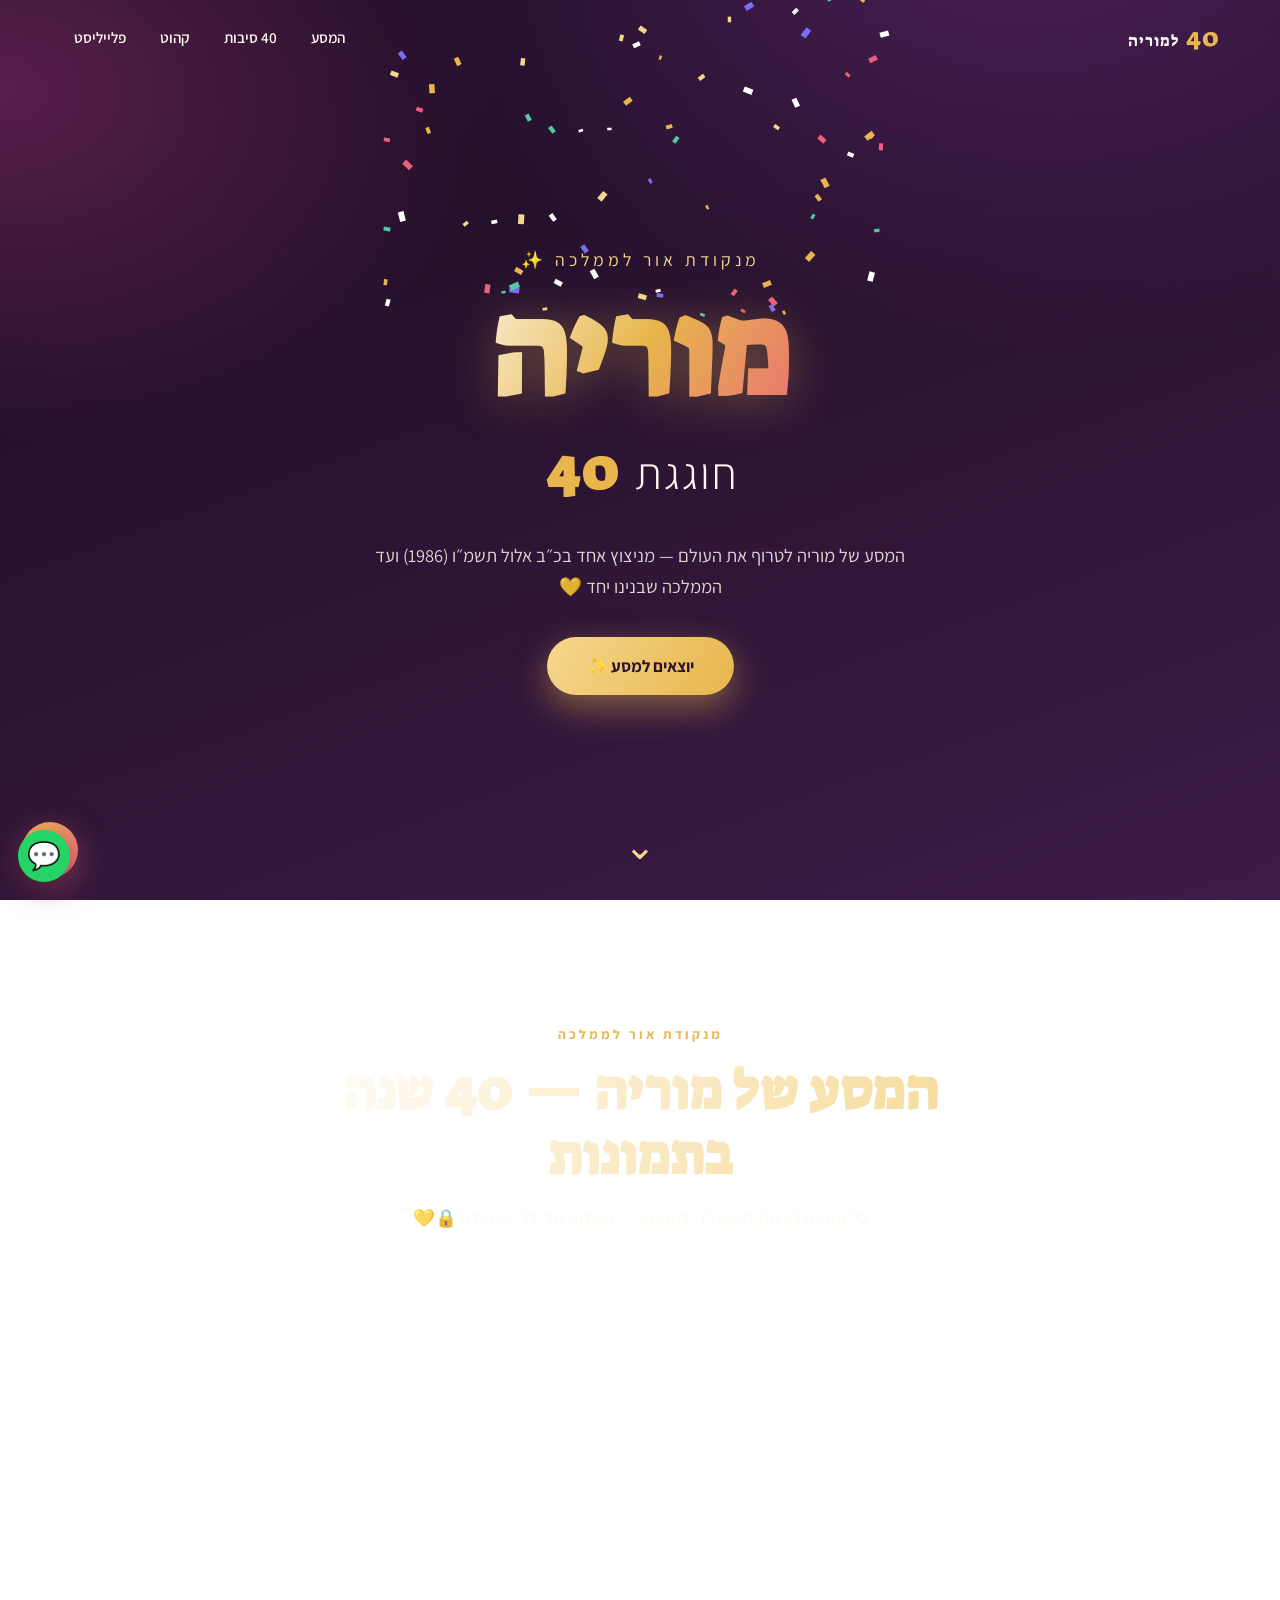
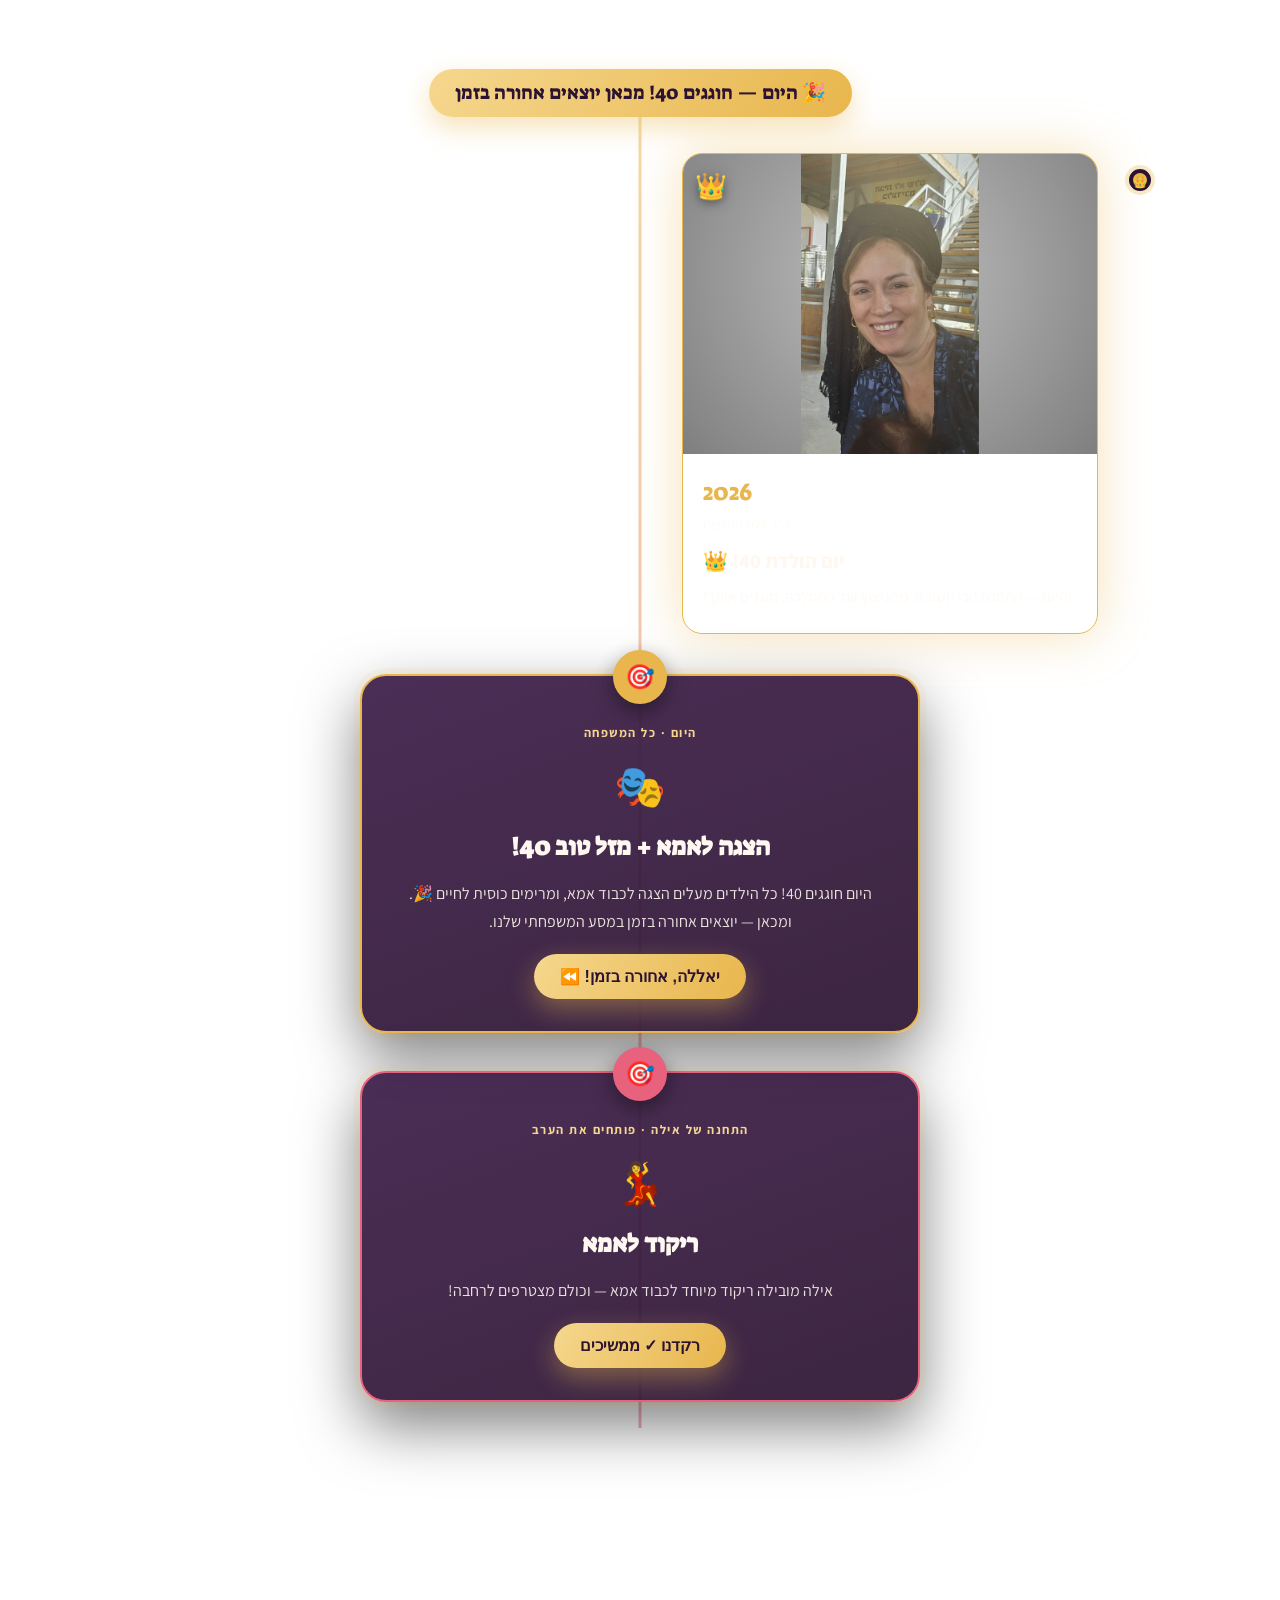
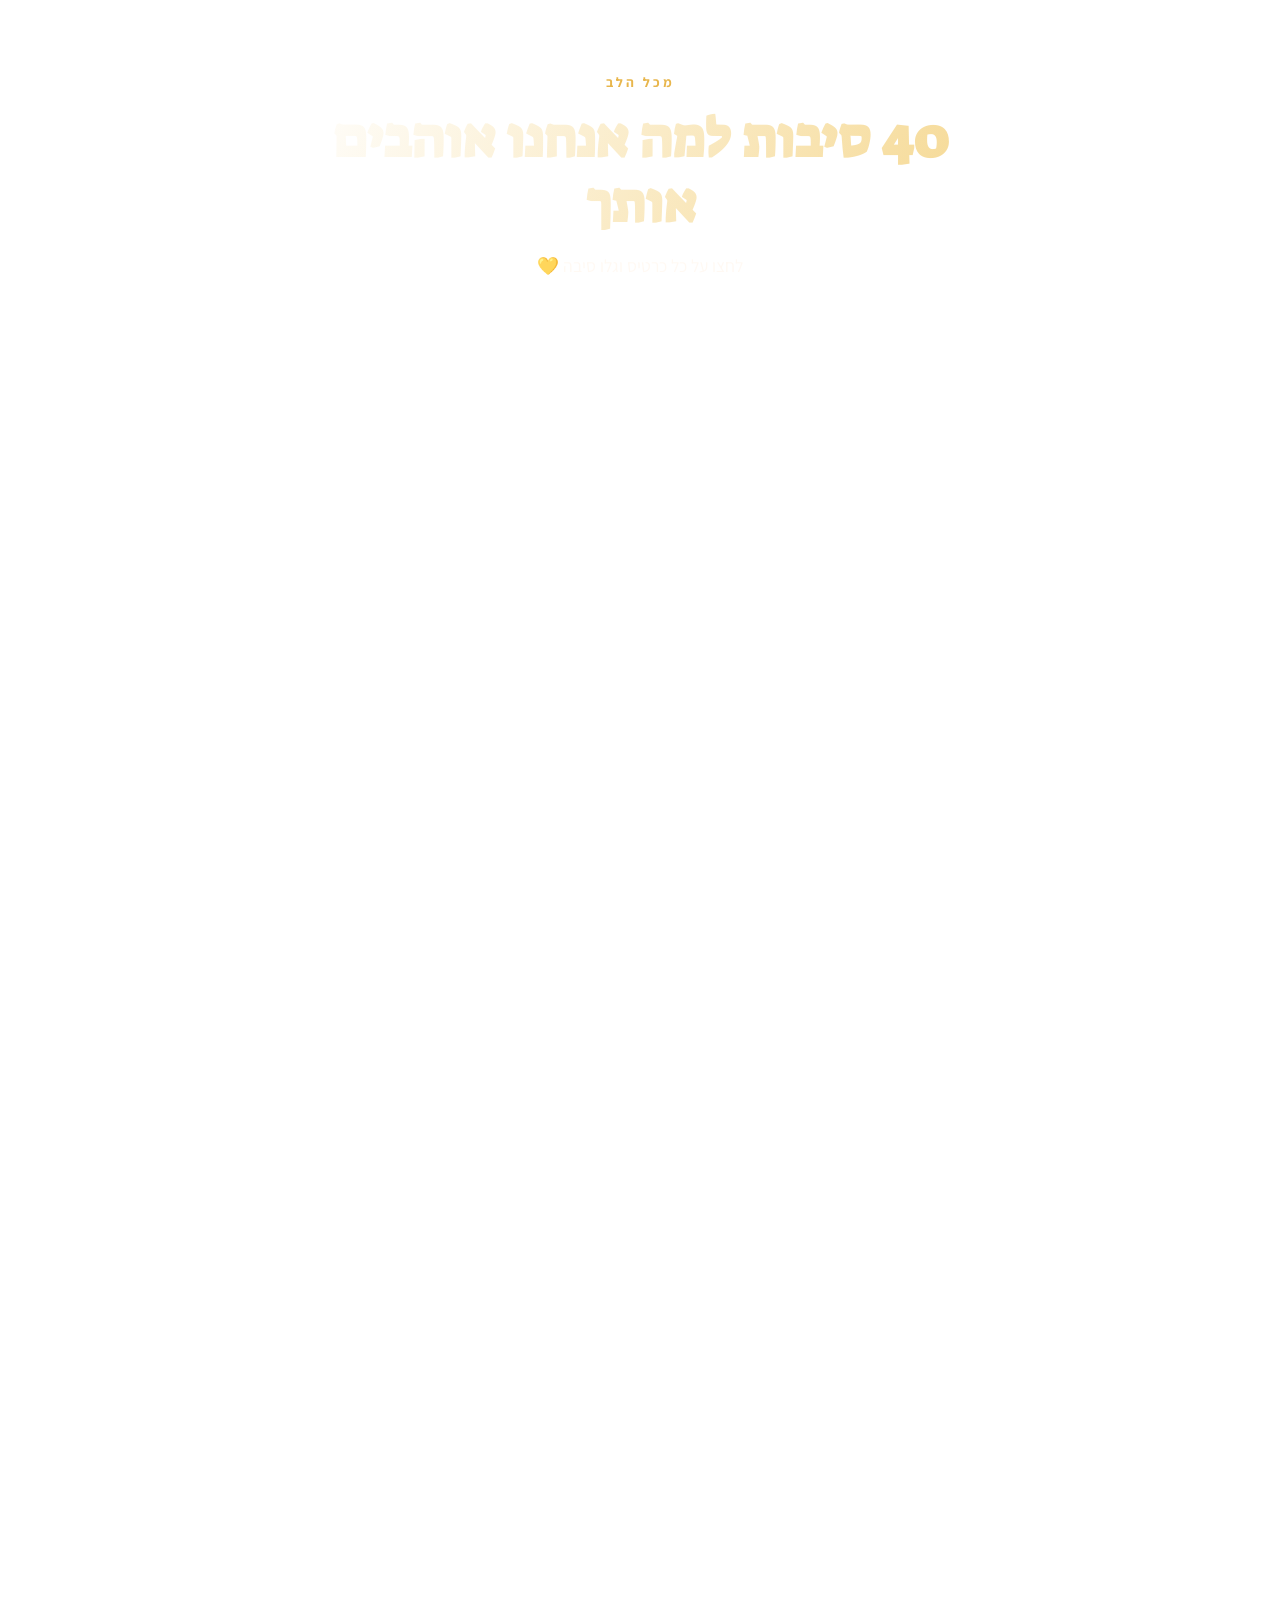
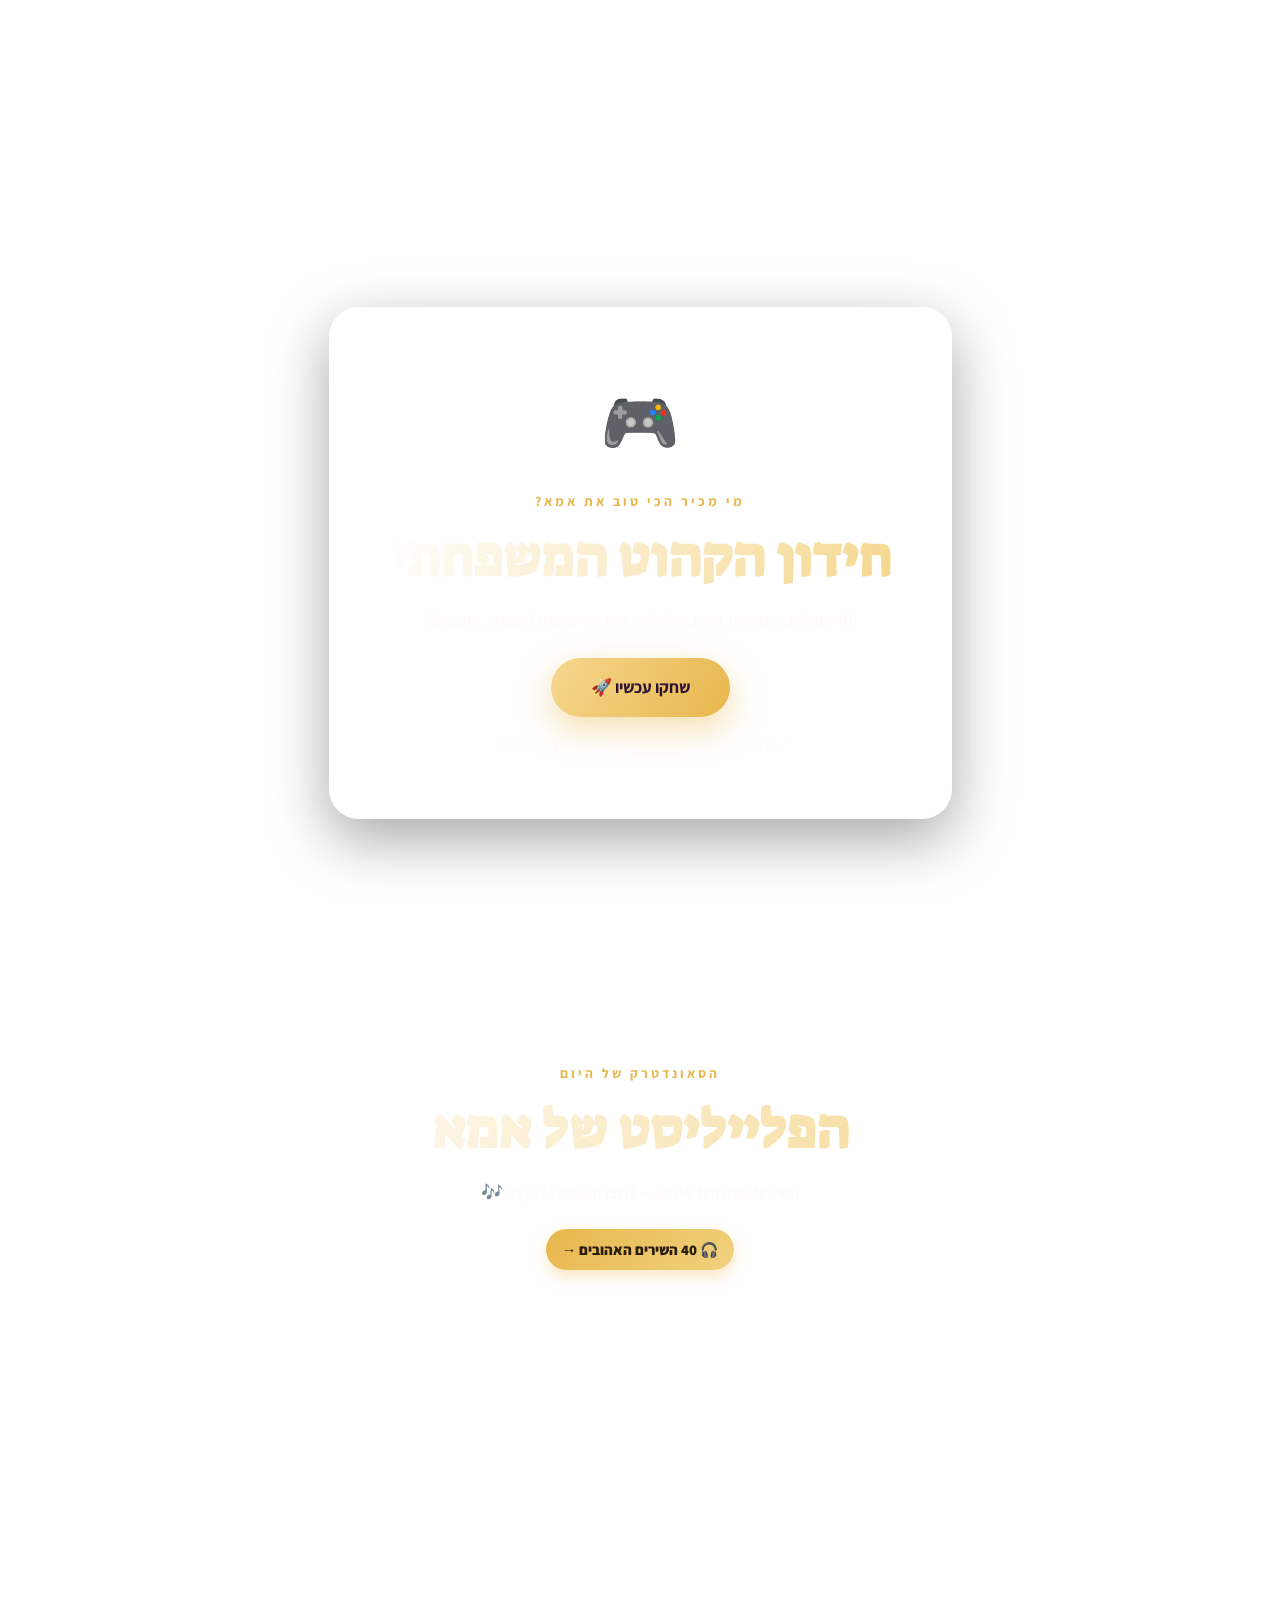
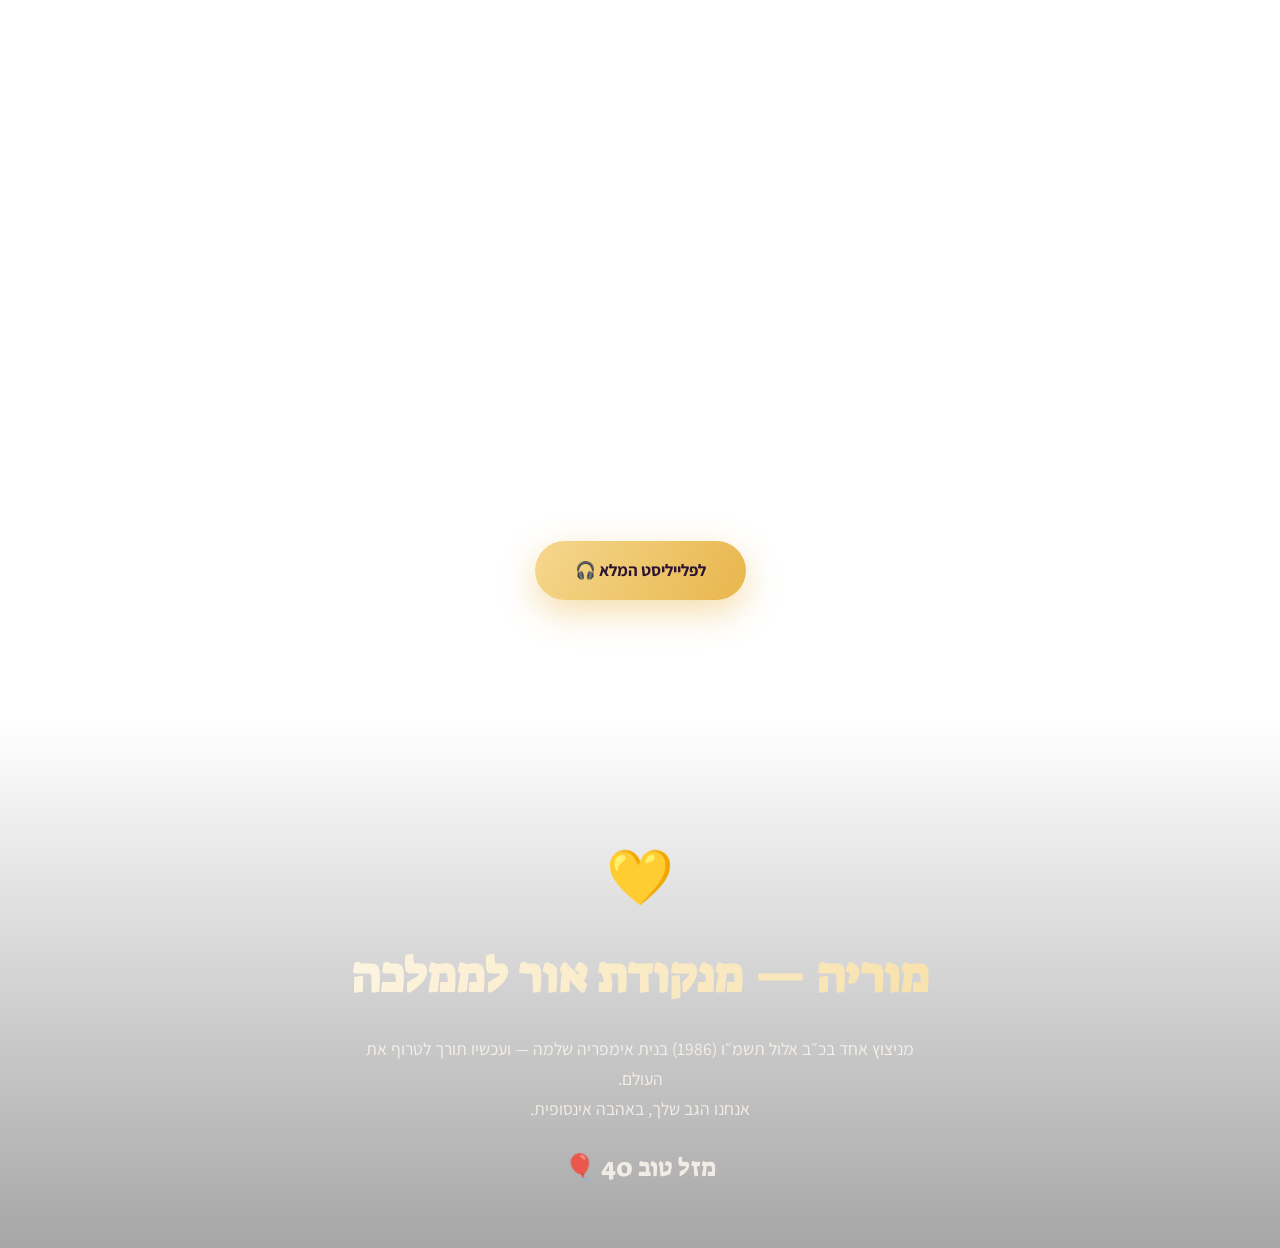
==== index.html @ 7a776e7c "Add favicon, Open Graph tags, and WhatsApp share button to all pages" ====
<!DOCTYPE html>
<html lang="he" dir="rtl">
<head>
  <meta charset="UTF-8" />
  <meta name="viewport" content="width=device-width, initial-scale=1.0" />
  <title>💛 יום הולדת 40 לאמא 💛</title>
  <meta name="description" content="חוגגים 40 שנה של אהבה — מסע בזמן, תחנות, סיבות, עוגה ופלייליסט" />
  <link rel="icon" href="data:image/svg+xml,%3Csvg xmlns='http://www.w3.org/2000/svg' viewBox='0 0 100 100'%3E%3Ctext y='.9em' font-size='90'%3E👑%3C/text%3E%3C/svg%3E" />
  <meta property="og:type" content="website" />
  <meta property="og:title" content="מוריה חוגגת 40 🎉 — מנקודת אור לממלכה" />
  <meta property="og:description" content="אתר החגיגה של מוריה — מסע בזמן, עצות, מתכונים, שירים ועוד 💛" />
  <meta property="og:image" content="https://davidhaiintel.github.io/David-Hai-Cohen/%D7%9E%D7%95%D7%A8%D7%99%D7%94%202.jpg" />
  <meta property="og:url" content="https://davidhaiintel.github.io/David-Hai-Cohen/index.html" />
  <link rel="preconnect" href="https://fonts.googleapis.com" />
  <link rel="preconnect" href="https://fonts.gstatic.com" crossorigin />
  <link href="https://fonts.googleapis.com/css2?family=Assistant:wght@300;400;600;700;800&family=Heebo:wght@300;400;700;900&family=Suez+One&display=swap" rel="stylesheet" />
  <link rel="stylesheet" href="assets/css/style.css" />
</head>
<body>
  <!-- רקע חלקיקים / קונפטי -->
  <canvas id="confetti-canvas" aria-hidden="true"></canvas>

  <!-- נגן מוזיקה צף -->
  <button id="music-toggle" class="music-toggle" title="מוזיקת רקע" aria-label="הפעלת מוזיקה">
    <span class="music-icon">♪</span>
  </button>

  <!-- כפתור איפוס — חוזרים לנקודת ההתחלה -->
  <button id="reset-btn" class="reset-btn" title="אפס וחזור להתחלה" aria-label="אפס וחזור להתחלה">↻</button>

  <!-- ניווט -->
  <nav id="navbar" class="navbar">
    <a href="#hero" class="nav-logo">40 <span>למוריה</span></a>
    <button class="nav-burger" id="nav-burger" aria-label="תפריט">☰</button>
    <ul class="nav-links" id="nav-links">
      <li><a href="#journey">המסע</a></li>
      <li><a href="#reasons">40 סיבות</a></li>
      <li><a href="#kahoot">קהוט</a></li>
      <li><a href="#playlist">פלייליסט</a></li>
    </ul>
  </nav>

  <!-- HERO -->
  <header id="hero" class="hero">
    <div class="hero-balloons" aria-hidden="true"></div>
    <div class="hero-inner">
      <p class="hero-eyebrow reveal">מנקודת אור לממלכה ✨</p>
      <h1 class="hero-title">
        <span class="hero-name reveal" data-name>מוריה</span>
        <span class="hero-forty reveal">חוגגת <b>40</b></span>
      </h1>
      <p class="hero-sub reveal">המסע של מוריה לטרוף את העולם — מניצוץ אחד בכ״ב אלול תשמ״ו (1986) ועד הממלכה שבנינו יחד 💛</p>

      <a href="#journey" class="btn-primary reveal">יוצאים למסע ✨</a>
    </div>
    <a href="#journey" class="scroll-hint" aria-label="גלול למטה">⌄</a>
  </header>

  <!-- המסע: מסע אחד של תמונות — שער בכל תמונה -->
  <section id="journey" class="section journey">
    <div class="section-head">
      <span class="section-kicker">מנקודת אור לממלכה</span>
      <h2 class="section-title">המסע של מוריה — 40 שנה בתמונות</h2>
      <p class="section-lead">כל תמונה דורשת משהו כדי להמשיך — פעילות של ילד, או חידה 🔒💛</p>
    </div>

    <div class="journey-intro reveal" id="journey-intro"><!-- תחנת הפתיחה --></div>
    <div class="timeline" id="timeline"><!-- נבנה דינמית --></div>
  </section>

  <!-- 40 סיבות -->
  <section id="reasons" class="section reasons">
    <div class="section-head">
      <span class="section-kicker">מכל הלב</span>
      <h2 class="section-title">40 סיבות למה אנחנו אוהבים אותך</h2>
      <p class="section-lead">לחצו על כל כרטיס וגלו סיבה 💛</p>
    </div>
    <div class="reasons-grid" id="reasons-grid"><!-- נבנה דינמית --></div>
  </section>

  <!-- קהוט -->
  <section id="kahoot" class="section kahoot">
    <div class="kahoot-card">
      <div class="kahoot-emoji">🎮</div>
      <span class="section-kicker">מי מכיר הכי טוב את אמא?</span>
      <h2 class="section-title">חידון הקהוט המשפחתי</h2>
      <p class="section-lead">40 שאלות, משפחה אחת, ואלופ/ה אחד/ת שיוכתר/תוכתר. מוכנים?</p>
      <a href="#" id="kahoot-link" class="btn-primary" target="_blank" rel="noopener">שחקו עכשיו 🚀</a>
      <p class="kahoot-note">* עדכנו את קישור הקהוט בקובץ <code>assets/js/data.js</code></p>
    </div>
  </section>

  <!-- פלייליסט -->
  <section id="playlist" class="section playlist">
    <div class="section-head">
      <span class="section-kicker">הסאונדטרק של היום</span>
      <h2 class="section-title">הפלייליסט של אמא</h2>
      <p class="section-lead">השירים שמלווים אותנו — לחצו והתחילו לרקוד 🎶</p>
      <p style="margin-top:10px"><a href="songs.html" class="tl-link">🎧 40 השירים האהובים →</a></p>
    </div>
    <div class="playlist-list" id="playlist-list"><!-- נבנה דינמית --></div>
  </section>

  <!-- FOOTER -->
  <footer class="footer">
    <div class="footer-heart">💛</div>
    <h2>מוריה — מנקודת אור לממלכה</h2>
    <p>מניצוץ אחד בכ״ב אלול תשמ״ו (1986) בנית אימפריה שלמה — ועכשיו תורך לטרוף את העולם.<br />אנחנו הגב שלך, באהבה אינסופית.</p>
    <p class="footer-sign">מזל טוב 40 🎈</p>
  </footer>

  <script src="assets/js/data.js"></script>
  <script src="assets/js/main.js"></script>
  <a href="https://wa.me/?text=🎉%20מוריה%20חוגגת%2040%20💛%20https://davidhaiintel.github.io/David-Hai-Cohen/index.html" target="_blank" rel="noopener" aria-label="שתף בוואטסאפ" title="שתף בוואטסאפ" style="position:fixed;bottom:18px;left:18px;z-index:90;width:52px;height:52px;border-radius:50%;background:#25D366;display:flex;align-items:center;justify-content:center;box-shadow:0 8px 22px rgba(0,0,0,.28);text-decoration:none;font-size:27px">💬</a>
</body>
</html>
---- assets/css/style.css ----
/* ============================================================
   יום הולדת 40 לאמא — עיצוב
   ============================================================ */

:root {
  --plum: #2b1331;
  --plum-2: #3d1c47;
  --wine: #5a1f4d;
  --gold: #e8b64c;
  --gold-soft: #f5d78e;
  --rose: #f7c9c9;
  --rose-deep: #e8617d;
  --cream: #fff8f0;
  --ink: #2a1c2e;
  --glass: rgba(255, 255, 255, 0.08);
  --glass-brd: rgba(255, 255, 255, 0.18);
  --shadow: 0 20px 60px rgba(0, 0, 0, 0.35);
  --ease: cubic-bezier(0.22, 1, 0.36, 1);
  --font-head: "Suez One", "Heebo", serif;
  --font-body: "Assistant", "Heebo", sans-serif;
}

* { margin: 0; padding: 0; box-sizing: border-box; }

html { scroll-behavior: smooth; }

body {
  font-family: var(--font-body);
  color: var(--cream);
  background:
    radial-gradient(1200px 800px at 80% -10%, #4a1f56 0%, transparent 55%),
    radial-gradient(1000px 700px at 0% 10%, #5a1f4d 0%, transparent 50%),
    linear-gradient(160deg, #1c0d24 0%, #2b1331 45%, #3d1c47 100%);
  background-attachment: fixed;
  overflow-x: hidden;
  line-height: 1.7;
}

img { max-width: 100%; display: block; }
a { color: inherit; text-decoration: none; }

/* ---------- קונפטי ---------- */
#confetti-canvas {
  position: fixed; inset: 0; width: 100%; height: 100%;
  pointer-events: none; z-index: 1;
}

/* ---------- נגן מוזיקה ---------- */
.music-toggle {
  position: fixed; bottom: 22px; left: 22px; z-index: 60;
  width: 56px; height: 56px; border-radius: 50%; border: none;
  background: linear-gradient(135deg, var(--gold), var(--rose-deep));
  color: #fff; font-size: 1.4rem; cursor: pointer;
  box-shadow: 0 10px 30px rgba(232, 97, 125, 0.5);
  transition: transform 0.3s var(--ease);
}
.music-toggle:hover { transform: scale(1.1) rotate(8deg); }
.music-toggle.playing .music-icon { animation: spin 3s linear infinite; display: inline-block; }
@keyframes spin { to { transform: rotate(360deg); } }

/* ---------- כפתור איפוס ---------- */
.reset-btn {
  position: fixed; bottom: 22px; right: 22px; z-index: 60;
  width: 56px; height: 56px; border-radius: 50%; border: 1px solid var(--glass-brd);
  background: rgba(28, 13, 36, 0.72); backdrop-filter: blur(10px);
  color: var(--gold-soft); font-size: 1.6rem; cursor: pointer; line-height: 1;
  box-shadow: 0 10px 30px rgba(0, 0, 0, 0.4);
  transition: transform 0.3s var(--ease), background 0.3s;
}
.reset-btn:hover { transform: scale(1.1) rotate(-180deg); background: rgba(232, 97, 125, 0.35); }

/* ---------- ניווט ---------- */
.navbar {
  position: fixed; top: 0; inset-inline: 0; z-index: 50;
  display: flex; align-items: center; justify-content: space-between;
  padding: 16px clamp(18px, 5vw, 60px);
  transition: background 0.4s var(--ease), padding 0.4s var(--ease), box-shadow 0.4s;
}
.navbar.scrolled {
  background: rgba(28, 13, 36, 0.82);
  backdrop-filter: blur(14px);
  padding-block: 10px;
  box-shadow: 0 6px 30px rgba(0, 0, 0, 0.35);
}
.nav-logo {
  font-family: var(--font-head); font-size: 1.6rem; color: var(--gold);
  letter-spacing: 1px;
}
.nav-logo span { color: var(--cream); font-size: 1rem; }
.nav-links { list-style: none; display: flex; gap: 6px; }
.nav-links a {
  padding: 8px 14px; border-radius: 999px; font-weight: 600; font-size: 0.95rem;
  transition: background 0.3s, color 0.3s;
}
.nav-links a:hover { background: var(--glass); color: var(--gold-soft); }
.nav-burger {
  display: none; background: none; border: none; color: var(--cream);
  font-size: 1.7rem; cursor: pointer;
}

/* ---------- HERO ---------- */
.hero {
  position: relative; z-index: 2;
  min-height: 100svh; display: grid; place-items: center;
  text-align: center; padding: 100px 20px 60px;
  overflow: hidden;
}
.hero-balloons { position: absolute; inset: 0; pointer-events: none; }
.hero-inner { position: relative; z-index: 3; max-width: 820px; }
.hero-eyebrow {
  font-size: 1.1rem; letter-spacing: 4px; color: var(--gold-soft);
  text-transform: uppercase; margin-bottom: 14px;
}
.hero-title { display: flex; flex-direction: column; gap: 6px; }
.hero-name {
  font-family: var(--font-head);
  font-size: clamp(3.4rem, 12vw, 8rem); line-height: 1;
  background: linear-gradient(120deg, #fff 10%, var(--gold) 50%, var(--rose-deep) 90%);
  -webkit-background-clip: text; background-clip: text; color: transparent;
  filter: drop-shadow(0 6px 24px rgba(232, 182, 76, 0.35));
}
.hero-forty { font-size: clamp(1.6rem, 5vw, 2.8rem); font-weight: 300; letter-spacing: 2px; }
.hero-forty b {
  font-family: var(--font-head); color: var(--gold);
  font-size: 1.25em; margin: 0 4px;
}
.hero-sub {
  margin: 22px auto 34px; max-width: 560px; font-size: 1.15rem;
  color: rgba(255, 248, 240, 0.85);
}

/* ---------- ספירה לאחור ---------- */
.cd-caption { font-size: 1rem; letter-spacing: 1px; color: var(--gold-soft); margin-bottom: 12px; }
.countdown { display: flex; justify-content: center; gap: clamp(8px, 3vw, 22px); margin-bottom: 36px; }
.cd-item {
  background: var(--glass); border: 1px solid var(--glass-brd);
  backdrop-filter: blur(10px); border-radius: 18px;
  padding: 16px clamp(10px, 3vw, 24px); min-width: 74px;
  display: flex; flex-direction: column; gap: 4px;
}
.cd-item span {
  font-family: var(--font-head); font-size: clamp(1.8rem, 6vw, 2.6rem);
  color: var(--gold-soft); line-height: 1;
}
.cd-item small { font-size: 0.8rem; opacity: 0.8; }

/* ---------- כפתורים ---------- */
.btn-primary {
  display: inline-block; padding: 15px 40px; border-radius: 999px;
  font-weight: 700; font-size: 1.05rem; cursor: pointer; border: none;
  color: var(--plum);
  background: linear-gradient(120deg, var(--gold-soft), var(--gold));
  box-shadow: 0 12px 34px rgba(232, 182, 76, 0.45);
  transition: transform 0.3s var(--ease), box-shadow 0.3s;
}
.btn-primary:hover { transform: translateY(-4px); box-shadow: 0 18px 44px rgba(232, 182, 76, 0.6); }

.scroll-hint {
  position: absolute; bottom: 22px; left: 50%; transform: translateX(-50%);
  font-size: 2.4rem; color: var(--gold-soft); z-index: 3;
  animation: bounce 1.8s infinite;
}
@keyframes bounce { 0%,100%{transform:translate(-50%,0);} 50%{transform:translate(-50%,10px);} }

/* ---------- סקציות כלליות ---------- */
.section { position: relative; z-index: 2; padding: clamp(70px, 10vw, 120px) clamp(18px, 6vw, 80px); }
.section-head { text-align: center; max-width: 720px; margin: 0 auto clamp(40px, 6vw, 70px); }
.section-kicker {
  display: inline-block; font-weight: 700; letter-spacing: 3px; font-size: 0.85rem;
  color: var(--gold); text-transform: uppercase; margin-bottom: 12px;
}
.section-title {
  font-family: var(--font-head); font-size: clamp(1.9rem, 5.5vw, 3.4rem);
  line-height: 1.2; margin-bottom: 14px;
  background: linear-gradient(120deg, #fff, var(--gold-soft));
  -webkit-background-clip: text; background-clip: text; color: transparent;
}
.section-lead { font-size: 1.1rem; color: rgba(255, 248, 240, 0.8); }

/* ---------- ציר זמן ---------- */
.timeline { position: relative; max-width: 1000px; margin: 0 auto; }
.timeline::before {
  content: ""; position: absolute; top: 0; bottom: 0; right: 50%;
  transform: translateX(50%); width: 3px;
  background: linear-gradient(var(--gold), var(--rose-deep));
  opacity: 0.5;
}
.tl-item {
  position: relative; width: 50%; padding: 18px 42px; margin-bottom: 10px;
}
.tl-item.tl-a { right: 0; text-align: left; }
.tl-item.tl-b { right: 50%; text-align: right; }
.tl-dot {
  position: absolute; top: 34px; width: 22px; height: 22px; border-radius: 50%;
  background: var(--gold); border: 4px solid var(--plum);
  box-shadow: 0 0 0 4px rgba(232, 182, 76, 0.3); z-index: 3;
  display: grid; place-items: center; font-size: 0.7rem;
}
.tl-item.tl-a .tl-dot { right: -11px; }
.tl-item.tl-b .tl-dot { left: -11px; }
.tl-card {
  background: var(--glass); border: 1px solid var(--glass-brd);
  backdrop-filter: blur(12px); border-radius: 20px; overflow: hidden;
  box-shadow: var(--shadow); transition: transform 0.4s var(--ease), box-shadow 0.4s;
}
.tl-card:hover { transform: translateY(-6px); box-shadow: 0 26px 60px rgba(0,0,0,0.45); }
.tl-photo { height: 300px; overflow: hidden; position: relative;
  background: radial-gradient(circle at 50% 40%, rgba(0,0,0,0.25), rgba(0,0,0,0.5)); }
.tl-photo img { width: 100%; height: 100%; object-fit: contain; transition: transform 0.6s var(--ease); }
.tl-card:hover .tl-photo img { transform: scale(1.04); }
.tl-photo::after {
  content: attr(data-emoji); position: absolute; top: 10px; inset-inline-end: 12px;
  font-size: 1.6rem; filter: drop-shadow(0 2px 6px rgba(0,0,0,0.5));
}
.tl-pdf {
  display: grid; place-items: center;
  background: linear-gradient(135deg, var(--wine), var(--plum-2));
}
.tl-pdf span {
  font-weight: 700; color: var(--gold-soft); font-size: 1.05rem;
  padding: 10px 20px; border: 1px solid var(--glass-brd); border-radius: 999px;
  background: rgba(255,255,255,0.08); transition: background 0.3s;
}
.tl-card:hover .tl-pdf span { background: rgba(255,255,255,0.16); }
.tl-body { padding: 18px 20px 22px; }
.tl-year { font-family: var(--font-head); color: var(--gold); font-size: 1.5rem; }
.tl-hdate { font-size: 0.85rem; opacity: 0.7; margin-bottom: 8px; }
.tl-title { font-size: 1.25rem; font-weight: 800; margin-bottom: 6px; }
.tl-text { font-size: 0.98rem; color: rgba(255,248,240,0.82); }
.tl-link {
  display: inline-block; margin-top: 12px; padding: 8px 16px;
  background: linear-gradient(135deg, var(--gold), #f0d27e);
  color: #2a1e0a; font-weight: 800; font-size: 0.92rem;
  text-decoration: none; border-radius: 999px;
  box-shadow: 0 6px 16px rgba(232,182,76,0.35);
  transition: transform .2s ease, box-shadow .2s ease;
}
.tl-link:hover { transform: translateY(-2px); box-shadow: 0 10px 22px rgba(232,182,76,0.5); }
.tl-item.finale .tl-card { border-color: var(--gold); box-shadow: 0 0 50px rgba(232,182,76,0.4); }

/* כותרות מעבר במסע (יום/לילה/ניצוץ) */
.tl-banner {
  position: relative; z-index: 4; width: 100%; text-align: center; margin: 8px auto 18px;
}
.tl-banner span {
  display: inline-block; font-family: var(--font-head); font-size: clamp(0.95rem, 2.6vw, 1.2rem);
  color: var(--plum); background: linear-gradient(120deg, var(--gold-soft), var(--gold));
  padding: 8px 26px; border-radius: 999px; box-shadow: 0 10px 26px rgba(232,182,76,0.4);
}

/* ---------- תחנת פתיחה (הניצוץ) ---------- */
.journey-intro { max-width: 640px; margin: 0 auto 20px; }
.intro-card {
  text-align: center; padding: 34px 30px; border-radius: 24px;
  background: radial-gradient(circle at 50% 0%, rgba(232,182,76,0.22), transparent 70%), var(--glass);
  border: 1px solid var(--glass-brd); backdrop-filter: blur(12px); box-shadow: var(--shadow);
}
.intro-kicker { display: inline-block; font-weight: 700; letter-spacing: 2px; font-size: 0.8rem;
  color: var(--gold); margin-bottom: 8px; }
.intro-emoji { font-size: 3rem; animation: flameGlow 2.4s ease-in-out infinite; }
@keyframes flameGlow { 0%,100%{ filter: drop-shadow(0 0 6px rgba(255,180,60,0.5)); transform: scale(1);} 50%{ filter: drop-shadow(0 0 20px rgba(255,180,60,0.9)); transform: scale(1.08);} }
.intro-title { font-family: var(--font-head); font-size: 1.9rem; margin: 6px 0; }
.intro-prop { font-size: 0.9rem; color: var(--gold-soft); margin-bottom: 12px; }
.intro-text { font-size: 1.05rem; color: rgba(255,248,240,0.9); line-height: 1.8; }

/* ---------- שערים נעולים ---------- */
.hidden-locked { display: none !important; }
.journey-gate {
  width: 100%; display: flex; justify-content: center; padding: 12px 0 26px; position: relative; z-index: 4;
  animation: gateIn 0.6s var(--ease);
}
@keyframes gateIn { from { opacity: 0; transform: translateY(24px) scale(0.96); } to { opacity: 1; transform: none; } }
.gate-card {
  position: relative; max-width: 560px; width: min(92%, 560px); text-align: center;
  padding: 40px 30px 32px; border-radius: 26px;
  background: linear-gradient(160deg, rgba(60,28,71,0.92), rgba(43,19,49,0.92));
  border: 2px solid var(--kc, var(--gold));
  box-shadow: 0 0 0 6px rgba(232,182,76,0.08), 0 24px 60px rgba(0,0,0,0.5);
}
.journey-gate.solved .gate-card { opacity: 0.65; filter: saturate(0.8); }
.gate-lock {
  position: absolute; top: -26px; left: 50%; transform: translateX(-50%);
  width: 54px; height: 54px; border-radius: 50%; display: grid; place-items: center;
  font-size: 1.5rem; background: var(--kc, var(--gold)); color: var(--plum);
  box-shadow: 0 8px 22px rgba(0,0,0,0.4); transition: transform 0.4s var(--ease);
}
.journey-gate.solved .gate-lock { transform: translateX(-50%) rotate(-18deg); }
.journey-gate.solved .gate-lock::after { content: "🔓"; position: absolute; inset: 0; display: grid; place-items: center; background: inherit; border-radius: 50%; }
.gate-kicker { display: inline-block; font-weight: 700; letter-spacing: 1.5px; font-size: 0.78rem;
  color: var(--gold-soft); margin: 6px 0 4px; }
.gate-emoji { font-size: 2.6rem; margin: 4px 0; }
.gate-photo-reveal {
  width: min(100%, 340px); margin: 10px auto 14px; border-radius: 18px;
  border: 3px solid var(--kc, var(--gold)); box-shadow: 0 14px 34px rgba(0,0,0,0.45);
  animation: rise 0.6s var(--ease) both;
}
@keyframes rise { from { opacity: 0; transform: translateY(16px) scale(0.96); } to { opacity: 1; transform: none; } }
.gate-title { font-family: var(--font-head); font-size: 1.55rem; margin-bottom: 12px; }
.gate-intro { font-size: 1rem; color: rgba(255,248,240,0.9); line-height: 1.75; margin-bottom: 10px; }
.gate-question { font-size: 1.12rem; font-weight: 700; color: var(--gold-soft); margin-bottom: 14px; }
.gate-form { display: flex; gap: 10px; flex-wrap: wrap; justify-content: center; margin-bottom: 10px; }
.gate-input {
  flex: 1; min-width: 200px; padding: 13px 18px; border-radius: 999px; font-size: 1rem; font-family: var(--font-body);
  text-align: center; color: var(--cream); background: rgba(255,255,255,0.08);
  border: 1px solid var(--glass-brd); outline: none; transition: border 0.3s, box-shadow 0.3s;
}
.gate-input:focus { border-color: var(--kc, var(--gold)); box-shadow: 0 0 0 3px rgba(232,182,76,0.25); }
.gate-input.shake { animation: shake 0.45s; }
@keyframes shake { 10%,90%{transform:translateX(-2px);} 30%,70%{transform:translateX(6px);} 50%{transform:translateX(-8px);} }
.gate-submit {
  padding: 13px 26px; border-radius: 999px; border: none; cursor: pointer; font-weight: 700; font-size: 1rem;
  color: var(--plum); background: linear-gradient(120deg, var(--gold-soft), var(--gold));
  box-shadow: 0 10px 26px rgba(232,182,76,0.4); transition: transform 0.25s var(--ease);
}
.gate-submit:hover { transform: translateY(-3px); }
.gate-station { margin-top: 8px; }
.gate-hint-btn { margin-top: 6px; background: none; border: none; color: var(--gold-soft); cursor: pointer;
  font-size: 0.9rem; font-family: var(--font-body); text-decoration: underline; }
.gate-hint { margin-top: 8px; font-size: 0.95rem; color: var(--rose); }
.gate-error { margin-top: 8px; font-size: 0.95rem; color: #ff9db0; font-weight: 700; }

/* ---------- מהלך החגיגה (לוח זמנים) ---------- */
.cx-track { position: relative; max-width: 1000px; margin: 0 auto; }
.cx-track::before {
  content: ""; position: absolute; top: 0; bottom: 0; right: 50%;
  transform: translateX(50%); width: 3px;
  background: linear-gradient(var(--rose-deep), var(--gold)); opacity: 0.5;
}
.cx-day {
  position: relative; z-index: 3; text-align: center; margin: 14px auto 26px;
  display: flex; flex-direction: column; align-items: center; gap: 4px;
}
.cx-day-name {
  font-family: var(--font-head); font-size: 1.4rem; color: var(--plum);
  background: linear-gradient(120deg, var(--gold-soft), var(--gold));
  padding: 8px 30px; border-radius: 999px; box-shadow: 0 10px 26px rgba(232,182,76,0.4);
}
.cx-day-sub { font-size: 0.85rem; color: var(--gold-soft); }
.cx-stop { position: relative; width: 50%; padding: 14px 42px; margin-bottom: 6px; }
.cx-stop.tl-a { right: 0; text-align: left; }
.cx-stop.tl-b { right: 50%; text-align: right; }
.cx-dot {
  position: absolute; top: 26px; width: 26px; height: 26px; border-radius: 50%;
  background: var(--kc, var(--gold)); border: 4px solid var(--plum);
  box-shadow: 0 0 0 4px rgba(232,182,76,0.25); z-index: 3;
  display: grid; place-items: center; font-size: 0.8rem;
}
.cx-stop.tl-a .cx-dot { right: -13px; }
.cx-stop.tl-b .cx-dot { left: -13px; }
.cx-card {
  background: var(--glass); border: 1px solid var(--glass-brd); border-top: 4px solid var(--kc, var(--gold));
  backdrop-filter: blur(12px); border-radius: 20px; padding: 18px 22px 20px;
  box-shadow: var(--shadow); animation: gateIn 0.5s var(--ease);
  transition: transform 0.4s var(--ease), box-shadow 0.4s;
}
.cx-card:hover { transform: translateY(-5px); box-shadow: 0 26px 60px rgba(0,0,0,0.45); }
.cx-photo { margin: -18px -22px 14px; height: 180px; overflow: hidden; border-radius: 16px 16px 0 0; }
.cx-photo img { width: 100%; height: 100%; object-fit: cover; transition: transform 0.6s var(--ease); }
.cx-card:hover .cx-photo img { transform: scale(1.06); }
.cx-pdf { display: grid; place-items: center; background: linear-gradient(135deg, var(--wine), var(--plum-2)); }
.cx-pdf span { font-weight: 700; color: var(--gold-soft); padding: 8px 18px; border-radius: 999px;
  border: 1px solid var(--glass-brd); background: rgba(255,255,255,0.08); }
.cx-head { display: flex; gap: 10px; align-items: center; flex-wrap: wrap; margin-bottom: 8px; }
.cx-time { font-family: var(--font-head); color: var(--gold); font-size: 1.05rem;
  background: rgba(255,255,255,0.08); padding: 2px 14px; border-radius: 999px; }
.cx-lead { font-size: 0.85rem; font-weight: 700; color: var(--gold-soft); }
.cx-title { font-size: 1.3rem; font-weight: 800; margin-bottom: 6px; }
.cx-text { font-size: 1rem; color: rgba(255,248,240,0.88); line-height: 1.7; }

/* ---------- תחנות ילדים ---------- */
.kids-grid {
  display: grid; grid-template-columns: repeat(auto-fit, minmax(300px, 1fr));
  gap: 26px; max-width: 1200px; margin: 0 auto;
}
.station-card {
  position: relative; padding: 30px 26px 28px; border-radius: 24px;
  background: var(--glass); border: 1px solid var(--glass-brd);
  backdrop-filter: blur(12px); overflow: hidden;
  transition: transform 0.4s var(--ease), box-shadow 0.4s;
}
.station-card::before {
  content: ""; position: absolute; inset: 0 0 auto 0; height: 5px;
  background: var(--kc, var(--gold));
}
.station-card::after {
  content: ""; position: absolute; inset: 0; opacity: 0.1;
  background: radial-gradient(circle at 100% 0%, var(--kc, var(--gold)), transparent 60%);
  pointer-events: none;
}
.station-card:hover { transform: translateY(-8px); box-shadow: 0 24px 60px rgba(0,0,0,0.4); }
.station-num {
  position: absolute; top: 18px; inset-inline-start: 22px;
  width: 44px; height: 44px; border-radius: 50%; display: grid; place-items: center;
  font-family: var(--font-head); font-size: 1.4rem; color: var(--plum);
  background: var(--kc, var(--gold)); box-shadow: 0 6px 18px rgba(0,0,0,0.3); z-index: 2;
}
.station-emoji { font-size: 2.8rem; margin-bottom: 8px; position: relative; z-index: 1; }
.station-when { font-size: 0.85rem; font-weight: 700; letter-spacing: 0.5px;
  color: var(--gold-soft); margin-bottom: 4px; position: relative; }
.station-title { font-family: var(--font-head); font-size: 1.55rem; margin-bottom: 12px; position: relative; }
.station-meta { display: flex; flex-wrap: wrap; gap: 8px; margin-bottom: 14px; position: relative; }
.station-lead, .station-prop {
  font-size: 0.82rem; padding: 5px 12px; border-radius: 999px;
  background: rgba(255,255,255,0.1); border: 1px solid var(--glass-brd);
}
.station-lead { color: var(--gold-soft); font-weight: 700; }
.station-activity { font-size: 1rem; color: rgba(255,248,240,0.9); line-height: 1.75; position: relative; }

/* ---------- ארוחות ---------- */
.meals-grid {
  display: grid; grid-template-columns: repeat(auto-fit, minmax(260px, 1fr));
  gap: 26px; max-width: 1050px; margin: 0 auto;
}
.meal-card {
  border-radius: 24px; overflow: hidden; background: var(--glass);
  border: 1px solid var(--glass-brd); backdrop-filter: blur(12px);
  transition: transform 0.4s var(--ease), box-shadow 0.4s;
}
.meal-card:hover { transform: translateY(-8px); box-shadow: 0 24px 60px rgba(0,0,0,0.4); }
.meal-head {
  padding: 26px; text-align: center; position: relative;
  background: linear-gradient(135deg, var(--mc, var(--gold)), transparent);
}
.meal-icon { font-size: 3rem; }
.meal-time { font-family: var(--font-head); font-size: 1.7rem; margin-top: 6px; }
.meal-body { padding: 22px 26px 28px; }
.meal-title { font-weight: 800; font-size: 1.15rem; margin-bottom: 14px; text-align: center; }
.meal-menu { list-style: none; display: flex; flex-direction: column; gap: 10px; }
.meal-menu li {
  padding: 10px 14px; border-radius: 12px; background: rgba(255,255,255,0.06);
  font-size: 0.98rem; display: flex; align-items: center; gap: 8px;
}
.meal-menu li::before { content: "•"; color: var(--gold); font-size: 1.4rem; }

/* ---------- 40 סיבות ---------- */
.reasons-grid {
  display: grid; grid-template-columns: repeat(auto-fill, minmax(150px, 1fr));
  gap: 16px; max-width: 1150px; margin: 0 auto;
}
.reason-card {
  aspect-ratio: 1; perspective: 900px; cursor: pointer;
}
.reason-inner {
  position: relative; width: 100%; height: 100%;
  transition: transform 0.7s var(--ease); transform-style: preserve-3d;
}
.reason-card.flipped .reason-inner { transform: rotateY(180deg); }
.reason-face {
  position: absolute; inset: 0; border-radius: 18px; backface-visibility: hidden;
  display: grid; place-items: center; text-align: center; padding: 14px;
  border: 1px solid var(--glass-brd);
}
.reason-front {
  background: linear-gradient(135deg, var(--wine), var(--plum-2));
}
.reason-front .num { font-family: var(--font-head); font-size: 2.4rem; color: var(--gold); }
.reason-back {
  background: linear-gradient(135deg, var(--gold), var(--rose-deep));
  color: var(--plum); transform: rotateY(180deg); font-weight: 700; font-size: 0.98rem;
}

/* ---------- קהוט ---------- */
.kahoot { display: grid; place-items: center; }
.kahoot-card {
  text-align: center; max-width: 640px; padding: clamp(36px, 6vw, 60px);
  border-radius: 30px; background: var(--glass); border: 1px solid var(--glass-brd);
  backdrop-filter: blur(14px); box-shadow: var(--shadow);
}
.kahoot-emoji { font-size: 4rem; margin-bottom: 10px; animation: float 3s ease-in-out infinite; }
@keyframes float { 0%,100%{transform:translateY(0);} 50%{transform:translateY(-12px);} }
.kahoot-card .btn-primary { margin-top: 24px; }
.kahoot-note { margin-top: 18px; font-size: 0.82rem; opacity: 0.55; }
.kahoot-note code { background: rgba(255,255,255,0.1); padding: 2px 6px; border-radius: 6px; }

/* ---------- מתנה ---------- */
.tl-gift { display: grid; place-items: center; margin: clamp(40px, 6vw, 70px) auto 0; }
.gift-card {
  text-align: center; max-width: 640px; padding: clamp(36px, 6vw, 60px);
  border-radius: 30px; background: var(--glass); border: 1px solid var(--glass-brd);
  backdrop-filter: blur(14px); box-shadow: var(--shadow);
}
.gift-card .gift-emoji { font-size: 4rem; margin-bottom: 10px; animation: float 3s ease-in-out infinite; }
.gift-card .btn-primary { margin-top: 24px; }

/* ---------- עוגה ---------- */
.cake-stage { display: flex; flex-direction: column; align-items: center; text-align: center; }
.cake {
  position: relative; width: 340px; cursor: pointer; margin: 20px auto 30px;
  filter: drop-shadow(0 24px 34px rgba(0,0,0,0.45));
}
.cake-layer { border-radius: 16px 16px 10px 10px; margin: 0 auto; }
.cake-cream { width: 300px; height: 42px; background: linear-gradient(#fff6ea, #f3d9c0);
  border-radius: 46% 46% 14px 14px / 70% 70% 14px 14px; position: relative; z-index: 3;
  box-shadow: inset 0 -6px 10px rgba(0,0,0,0.06); }
.cake-mid { width: 280px; height: 76px; background: linear-gradient(#e8617d, #c94f68);
  position: relative; z-index: 2; margin-top: -8px; }
.cake-base { width: 330px; height: 90px; background: linear-gradient(#9d4edd, #6f34a8); margin-top: -6px; }
.cake-mid::after, .cake-base::after {
  content: ""; position: absolute; inset-inline: 0; top: 10px; height: 8px;
  background: repeating-linear-gradient(90deg, rgba(255,255,255,0.5) 0 10px, transparent 10px 26px);
  opacity: 0.5;
}
.cake-top { position: relative; z-index: 4; height: 0; }
.cake-plate { width: 380px; height: 20px; background: linear-gradient(#e6ddef, #b3a4c7);
  border-radius: 50%; margin: 8px auto 0; opacity: 0.9; box-shadow: 0 10px 20px rgba(0,0,0,0.25); }
.candles { position: relative; z-index: 5; display: flex; flex-wrap: wrap; justify-content: center;
  gap: 16px 9px; max-width: 320px; margin: 0 auto 4px; align-items: flex-end; }
.candle {
  position: relative; width: 10px; height: 42px; border-radius: 5px;
  background: repeating-linear-gradient(45deg, #ffd93d 0 6px, #ff5d8f 6px 12px);
  box-shadow: 0 4px 10px rgba(0,0,0,0.3), inset -2px 0 3px rgba(0,0,0,0.15);
  cursor: pointer; transition: transform 0.2s var(--ease);
}
.candle:hover { transform: translateY(-3px) scale(1.08); }
.candle::before { /* פתיל */
  content: ""; position: absolute; top: -6px; left: 50%; transform: translateX(-50%);
  width: 2px; height: 6px; background: #4a3b2a; border-radius: 2px;
}
.flame {
  position: absolute; top: -22px; left: 50%; transform: translateX(-50%);
  width: 13px; height: 22px; border-radius: 50% 50% 50% 50% / 62% 62% 40% 40%;
  background: radial-gradient(circle at 50% 72%, #fff 0%, #ffe259 35%, #ffa500 72%, #ff5e00 100%);
  box-shadow: 0 0 16px 5px rgba(255, 165, 0, 0.65), 0 0 28px 9px rgba(255,120,0,0.3);
  animation: flicker 0.35s ease-in-out infinite alternate; transform-origin: bottom center;
}
@keyframes flicker { from { transform: translateX(-50%) scale(1) rotate(-4deg); } to { transform: translateX(-50%) scale(1.15) rotate(4deg); } }
.candle.out .flame { opacity: 0; transform: translateX(-50%) scale(0); transition: all 0.4s; }
.candle.out::after { /* עשן */
  content: ""; position: absolute; top: -16px; left: 50%; width: 3px; height: 16px;
  background: linear-gradient(rgba(190,190,190,0.7), transparent); border-radius: 3px;
  transform: translateX(-50%); animation: smoke 1.2s ease-out forwards;
}
@keyframes smoke { from { opacity: 0.8; transform: translate(-50%,0); } to { opacity: 0; transform: translate(-30%,-18px); } }

/* עוגה בתוך תחנת עדי */
.cake-mini { width: 330px; margin: 8px auto 6px; }
.gate-cake-host { display: flex; justify-content: center; margin: 10px 0 4px; }
.gate-cake-status { font-size: 1.05rem; font-weight: 700; color: var(--gold-soft); margin: 8px 0 14px; }
.gate-submit:disabled { opacity: 0.45; cursor: not-allowed; transform: none; }

/* מזמור לתודה */
.gate-psalm {
  margin: 14px auto; max-width: 480px; padding: 18px 22px; border-radius: 16px;
  background: rgba(255,255,255,0.08); border: 1px solid var(--glass-brd);
  font-size: 1.1rem; line-height: 2.1; color: var(--gold-soft); text-align: center;
}
.cake-hint { font-size: 0.95rem; opacity: 0.75; margin-bottom: 6px; }
.cake-status { font-size: 1.2rem; font-weight: 700; color: var(--gold-soft); }
.cake-wish {
  margin-top: 24px; text-align: center; padding: 28px 36px; border-radius: 22px; max-width: 460px;
  background: linear-gradient(135deg, var(--gold), var(--rose-deep)); color: var(--plum);
  box-shadow: 0 20px 50px rgba(232,182,76,0.5); animation: pop 0.6s var(--ease);
}
.cake-wish h3 { font-family: var(--font-head); font-size: 1.8rem; margin-bottom: 8px; }
@keyframes pop { from { transform: scale(0.6); opacity: 0; } to { transform: scale(1); opacity: 1; } }

/* ---------- פלייליסט ---------- */
.playlist-list { max-width: 720px; margin: 0 auto; display: flex; flex-direction: column; gap: 14px; }
.track {
  display: flex; align-items: center; gap: 16px; padding: 14px 20px; border-radius: 18px;
  background: var(--glass); border: 1px solid var(--glass-brd); backdrop-filter: blur(10px);
  transition: transform 0.3s var(--ease), background 0.3s;
}
.track:hover { transform: translateX(-8px); background: rgba(255,255,255,0.13); }
.track-emoji { font-size: 1.8rem; }
.track-play {
  width: 44px; height: 44px; border-radius: 50%; display: grid; place-items: center;
  background: linear-gradient(135deg, var(--gold-soft), var(--gold)); color: var(--plum);
  font-size: 1.1rem; flex-shrink: 0;
}
.track-info { flex: 1; }
.track-title { font-weight: 800; font-size: 1.05rem; }
.track-artist { font-size: 0.88rem; opacity: 0.7; }
.playlist-cta { text-align: center; margin-top: 30px; }

/* ---------- FOOTER ---------- */
.footer {
  position: relative; z-index: 2; text-align: center;
  padding: clamp(60px, 9vw, 110px) 20px 60px;
  background: linear-gradient(180deg, transparent, rgba(0,0,0,0.35));
}
.footer-heart { font-size: 3.4rem; animation: heartbeat 1.4s ease-in-out infinite; }
@keyframes heartbeat { 0%,100%{transform:scale(1);} 25%{transform:scale(1.2);} 40%{transform:scale(1);} }
.footer h2 { font-family: var(--font-head); font-size: clamp(1.8rem, 5vw, 3rem); margin: 14px 0 16px;
  background: linear-gradient(120deg, #fff, var(--gold-soft)); -webkit-background-clip: text; background-clip: text; color: transparent; }
.footer p { font-size: 1.1rem; color: rgba(255,248,240,0.82); max-width: 560px; margin: 0 auto; }
.footer-sign { font-family: var(--font-head); color: var(--gold); font-size: 1.6rem !important; margin-top: 22px !important; }

/* ---------- אנימציית חשיפה ---------- */
.reveal { opacity: 0; transform: translateY(40px); transition: opacity 0.8s var(--ease), transform 0.8s var(--ease); }
.reveal.visible { opacity: 1; transform: translateY(0); }

/* ---------- רספונסיביות ---------- */
@media (max-width: 820px) {
  .nav-links {
    position: fixed; inset: 0 0 0 auto; width: min(78vw, 320px);
    flex-direction: column; gap: 4px; padding: 90px 24px;
    background: rgba(28,13,36,0.96); backdrop-filter: blur(16px);
    transform: translateX(100%); transition: transform 0.4s var(--ease);
    box-shadow: -10px 0 40px rgba(0,0,0,0.4);
  }
  .nav-links.open { transform: translateX(0); }
  .nav-links a { display: block; font-size: 1.1rem; padding: 12px 16px; }
  .nav-burger { display: block; z-index: 51; }

  .timeline::before { right: 22px; transform: none; }
  .tl-item { width: 100%; padding-inline: 52px 12px; text-align: right !important; }
  .tl-item.tl-b { right: 0; }
  .tl-item.tl-a .tl-dot,
  .tl-item.tl-b .tl-dot { right: 12px; left: auto; }

  .cx-track::before { right: 22px; transform: none; }
  .cx-stop { width: 100%; padding-inline: 52px 12px; text-align: right !important; }
  .cx-stop.tl-b { right: 0; }
  .cx-stop.tl-a .cx-dot,
  .cx-stop.tl-b .cx-dot { right: 10px; left: auto; }
}

@media (prefers-reduced-motion: reduce) {
  * { animation: none !important; scroll-behavior: auto; }
  .reveal { opacity: 1; transform: none; }
}
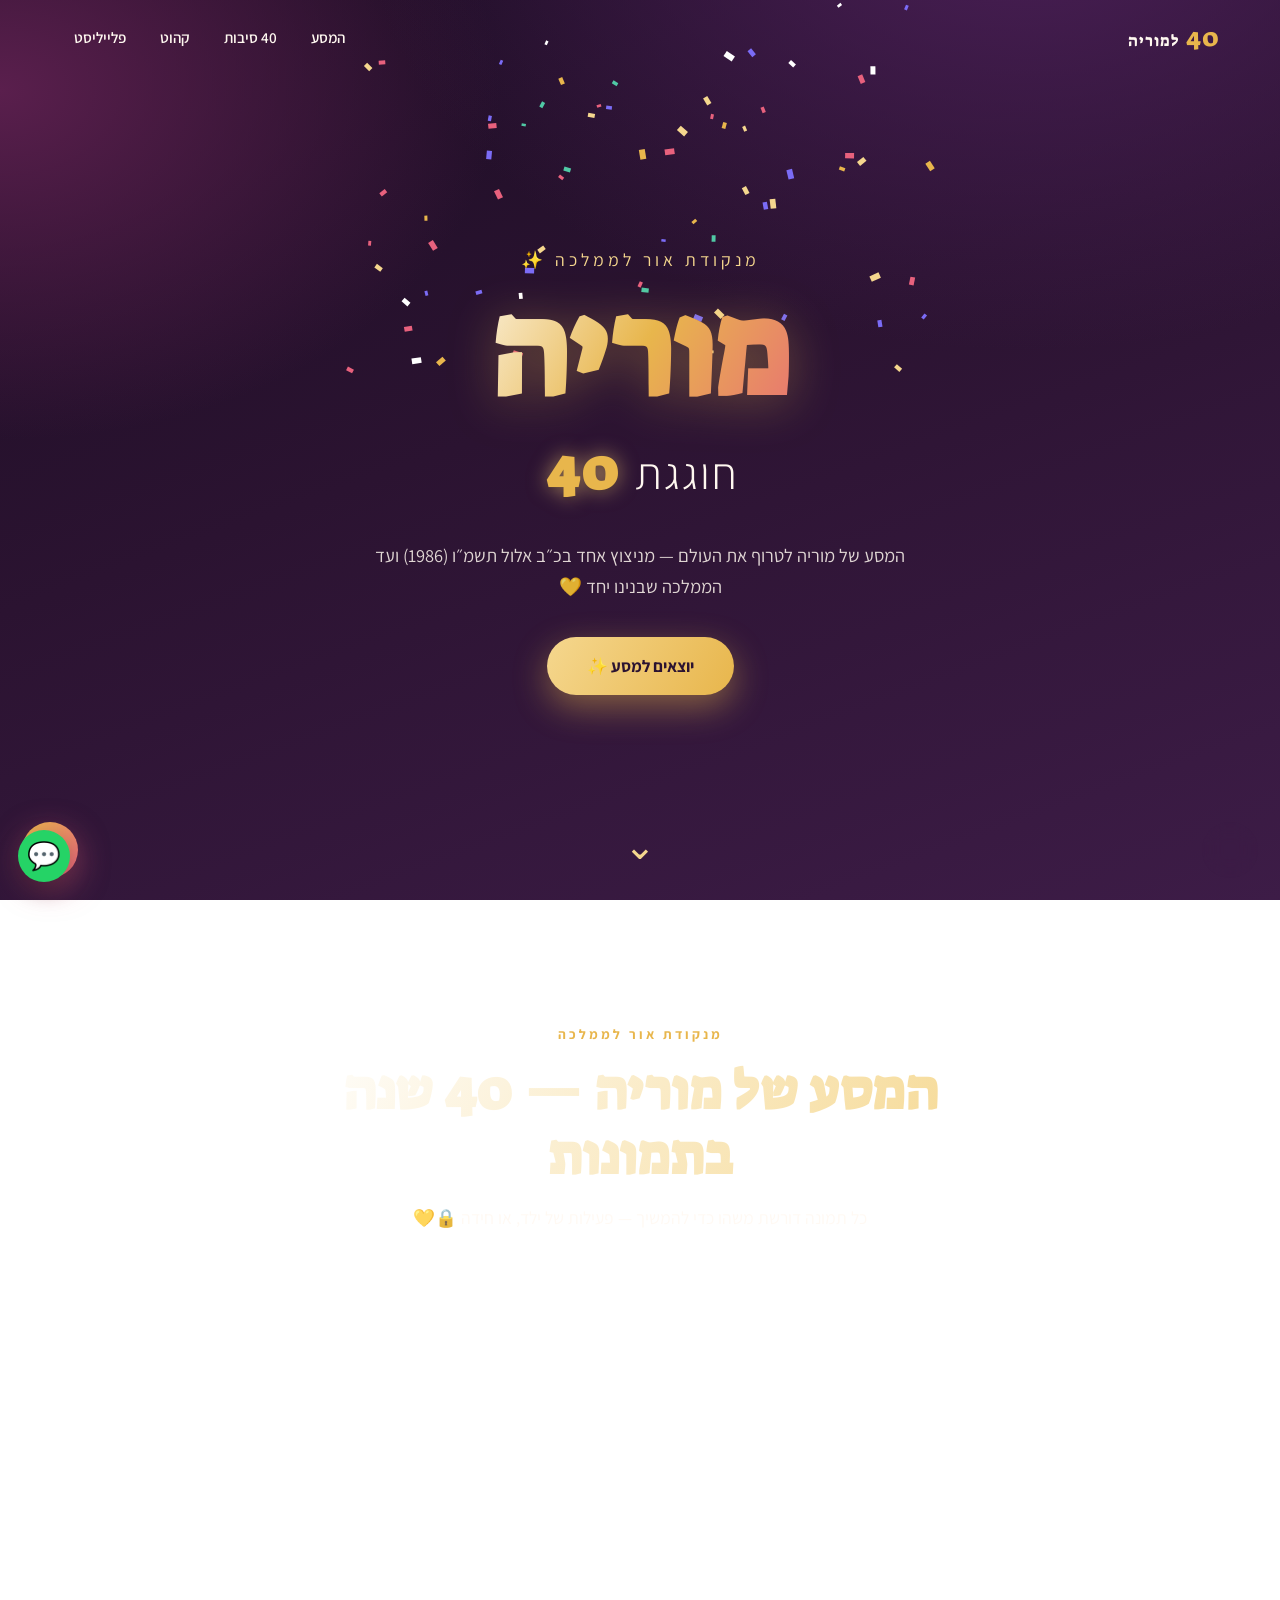
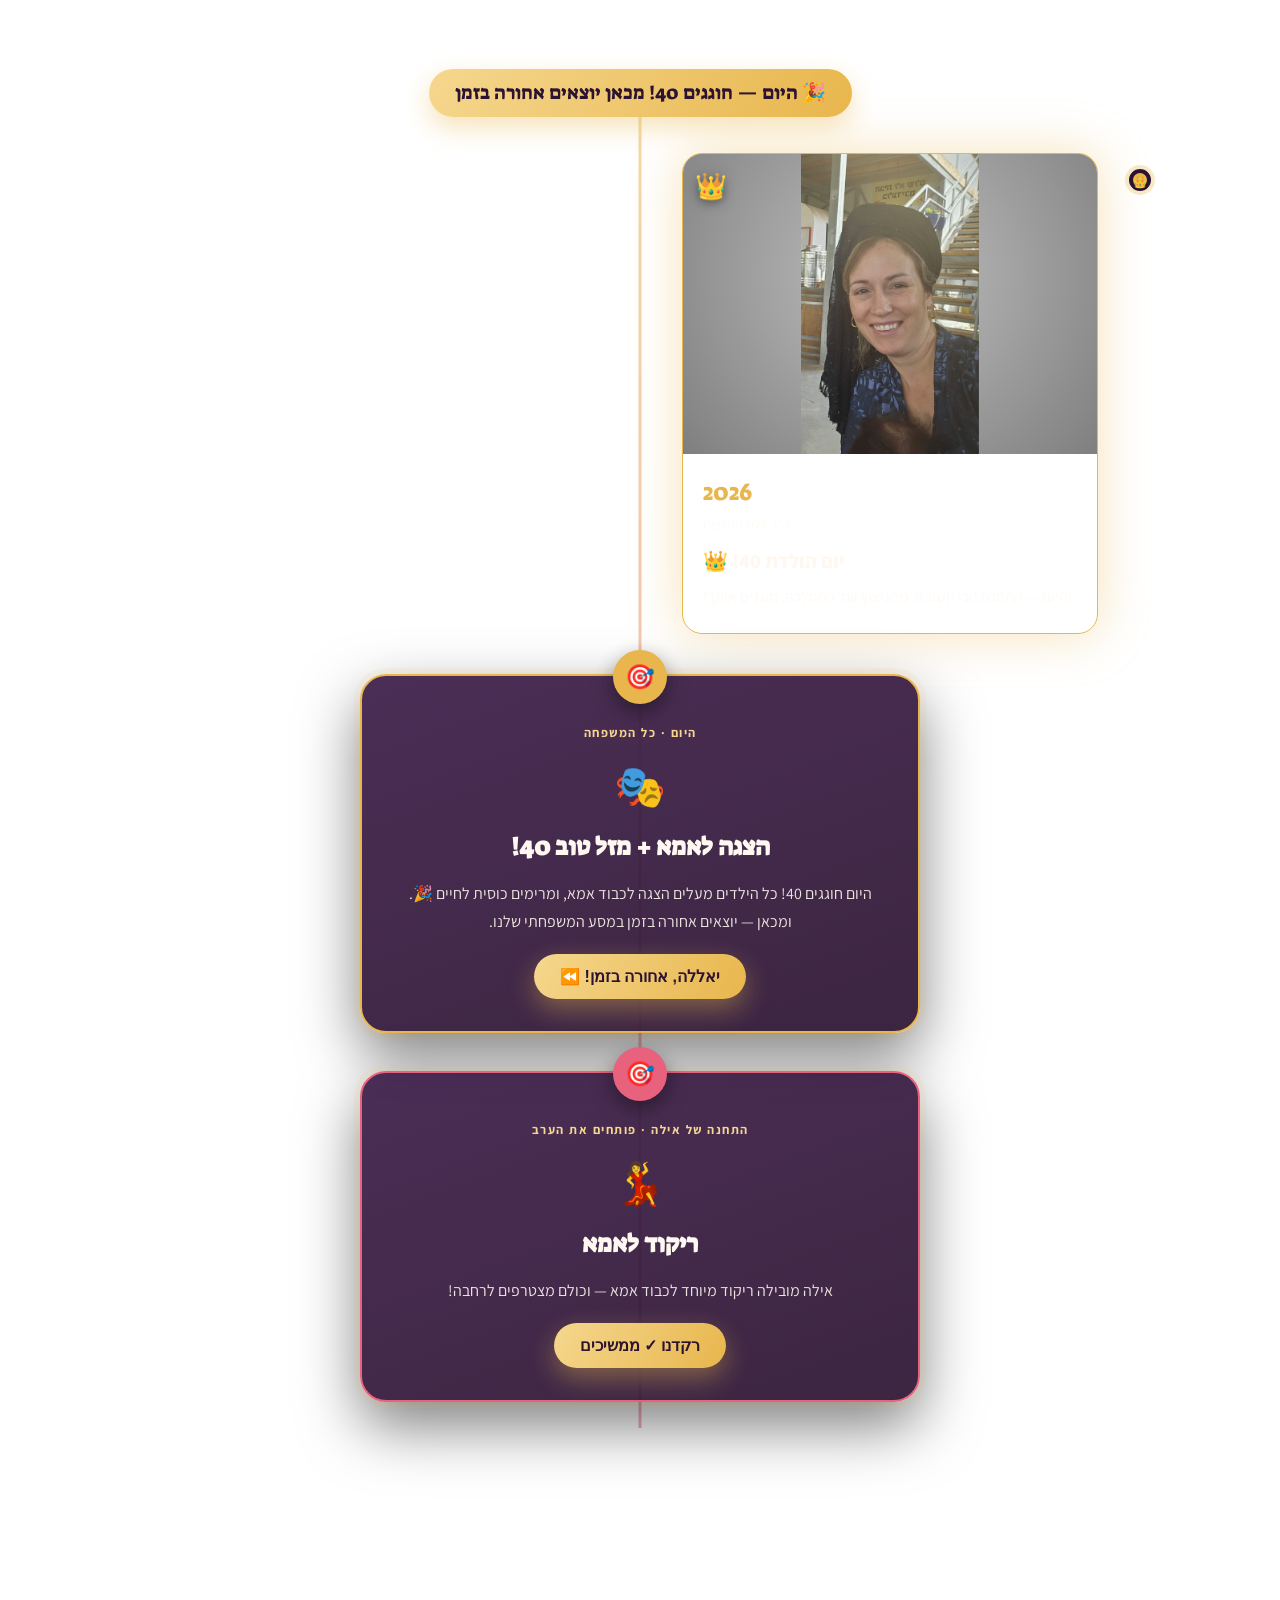
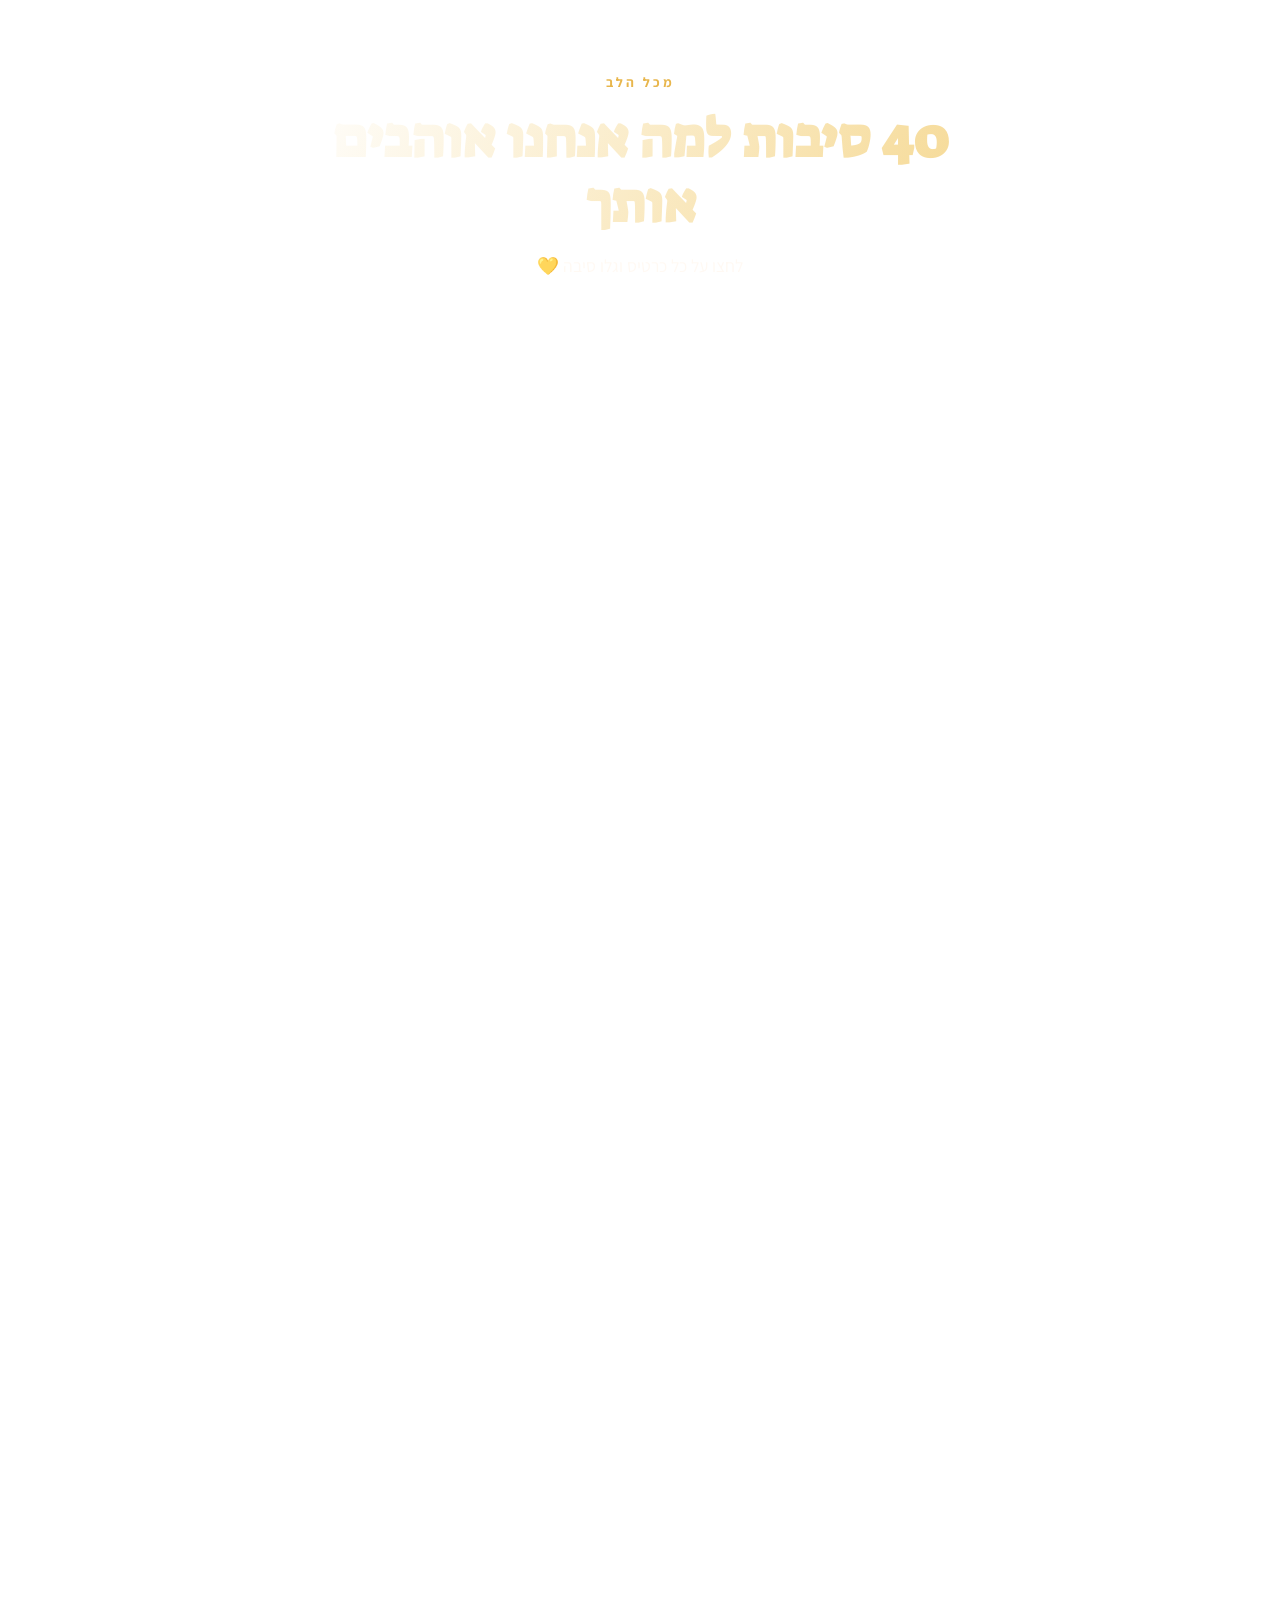
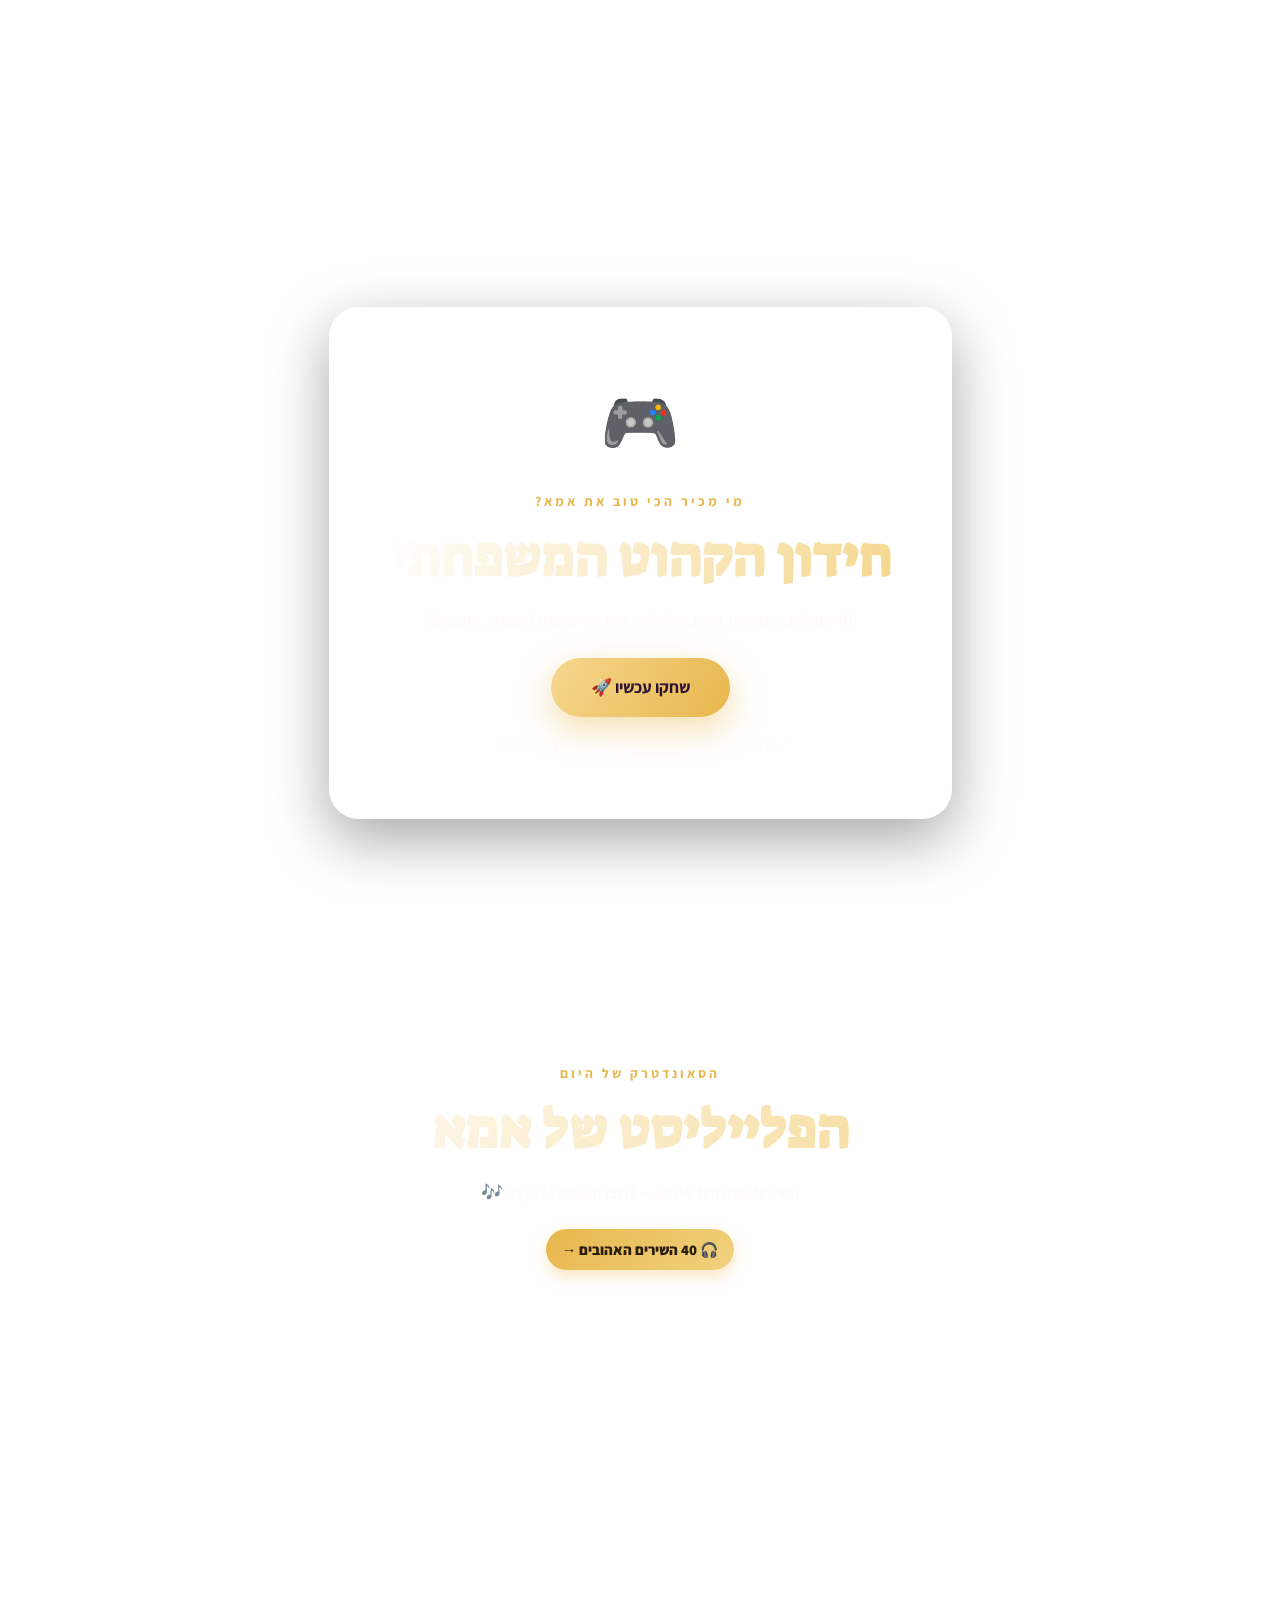
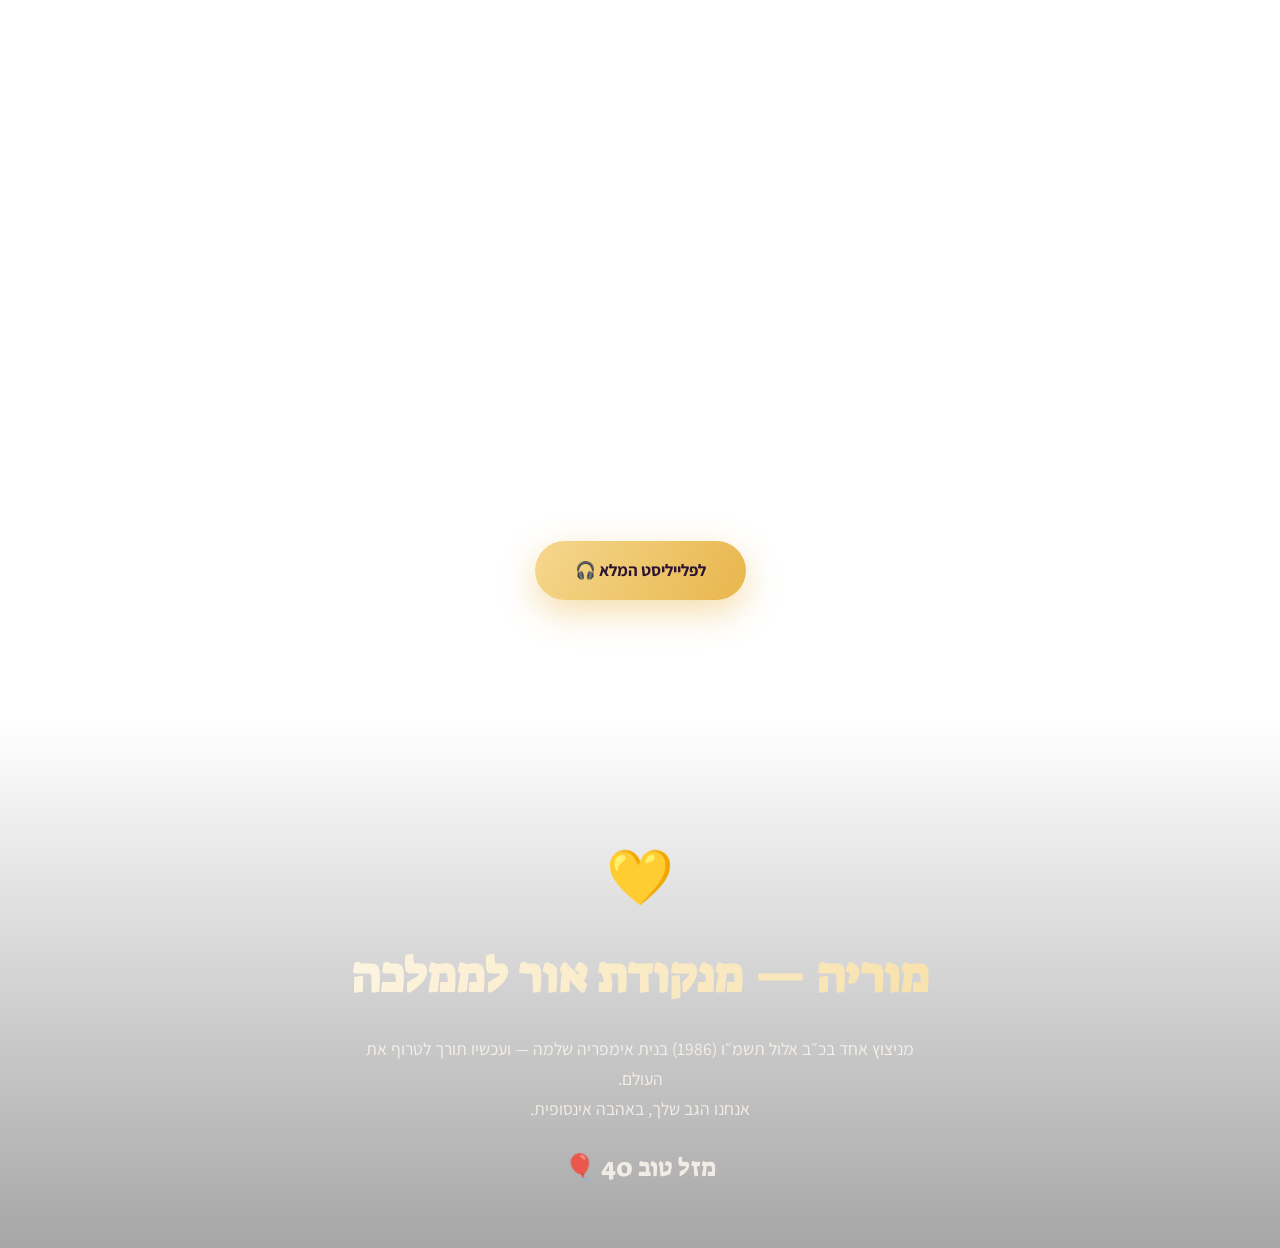
==== commit 534fa374: "Design polish: smooth scroll, glowing 40, invitation shine sweep and crown glow" ====
--- a/index.html
+++ b/index.html
@@ -15,6 +15,21 @@
   <link rel="preconnect" href="https://fonts.gstatic.com" crossorigin />
   <link href="https://fonts.googleapis.com/css2?family=Assistant:wght@300;400;600;700;800&family=Heebo:wght@300;400;700;900&family=Suez+One&display=swap" rel="stylesheet" />
   <link rel="stylesheet" href="assets/css/style.css" />
+  <style>
+    /* ליטוש: גלילה חלקה + מרווח לניווט הצף */
+    html { scroll-behavior: smooth; }
+    #journey, #reasons, #kahoot, #playlist { scroll-margin-top: 76px; }
+    @media (prefers-reduced-motion: reduce) { html { scroll-behavior: auto; } }
+    /* זוהר עדין ל-"40" */
+    .hero-forty b {
+      text-shadow: 0 0 20px rgba(255, 214, 120, .55), 0 2px 4px rgba(0, 0, 0, .22);
+      animation: fortyGlow 3.2s ease-in-out infinite;
+    }
+    @keyframes fortyGlow {
+      0%, 100% { text-shadow: 0 0 16px rgba(255, 214, 120, .45), 0 2px 4px rgba(0, 0, 0, .22); }
+      50%      { text-shadow: 0 0 30px rgba(255, 224, 150, .8), 0 2px 6px rgba(0, 0, 0, .25); }
+    }
+  </style>
 </head>
 <body>
   <!-- רקע חלקיקים / קונפטי -->
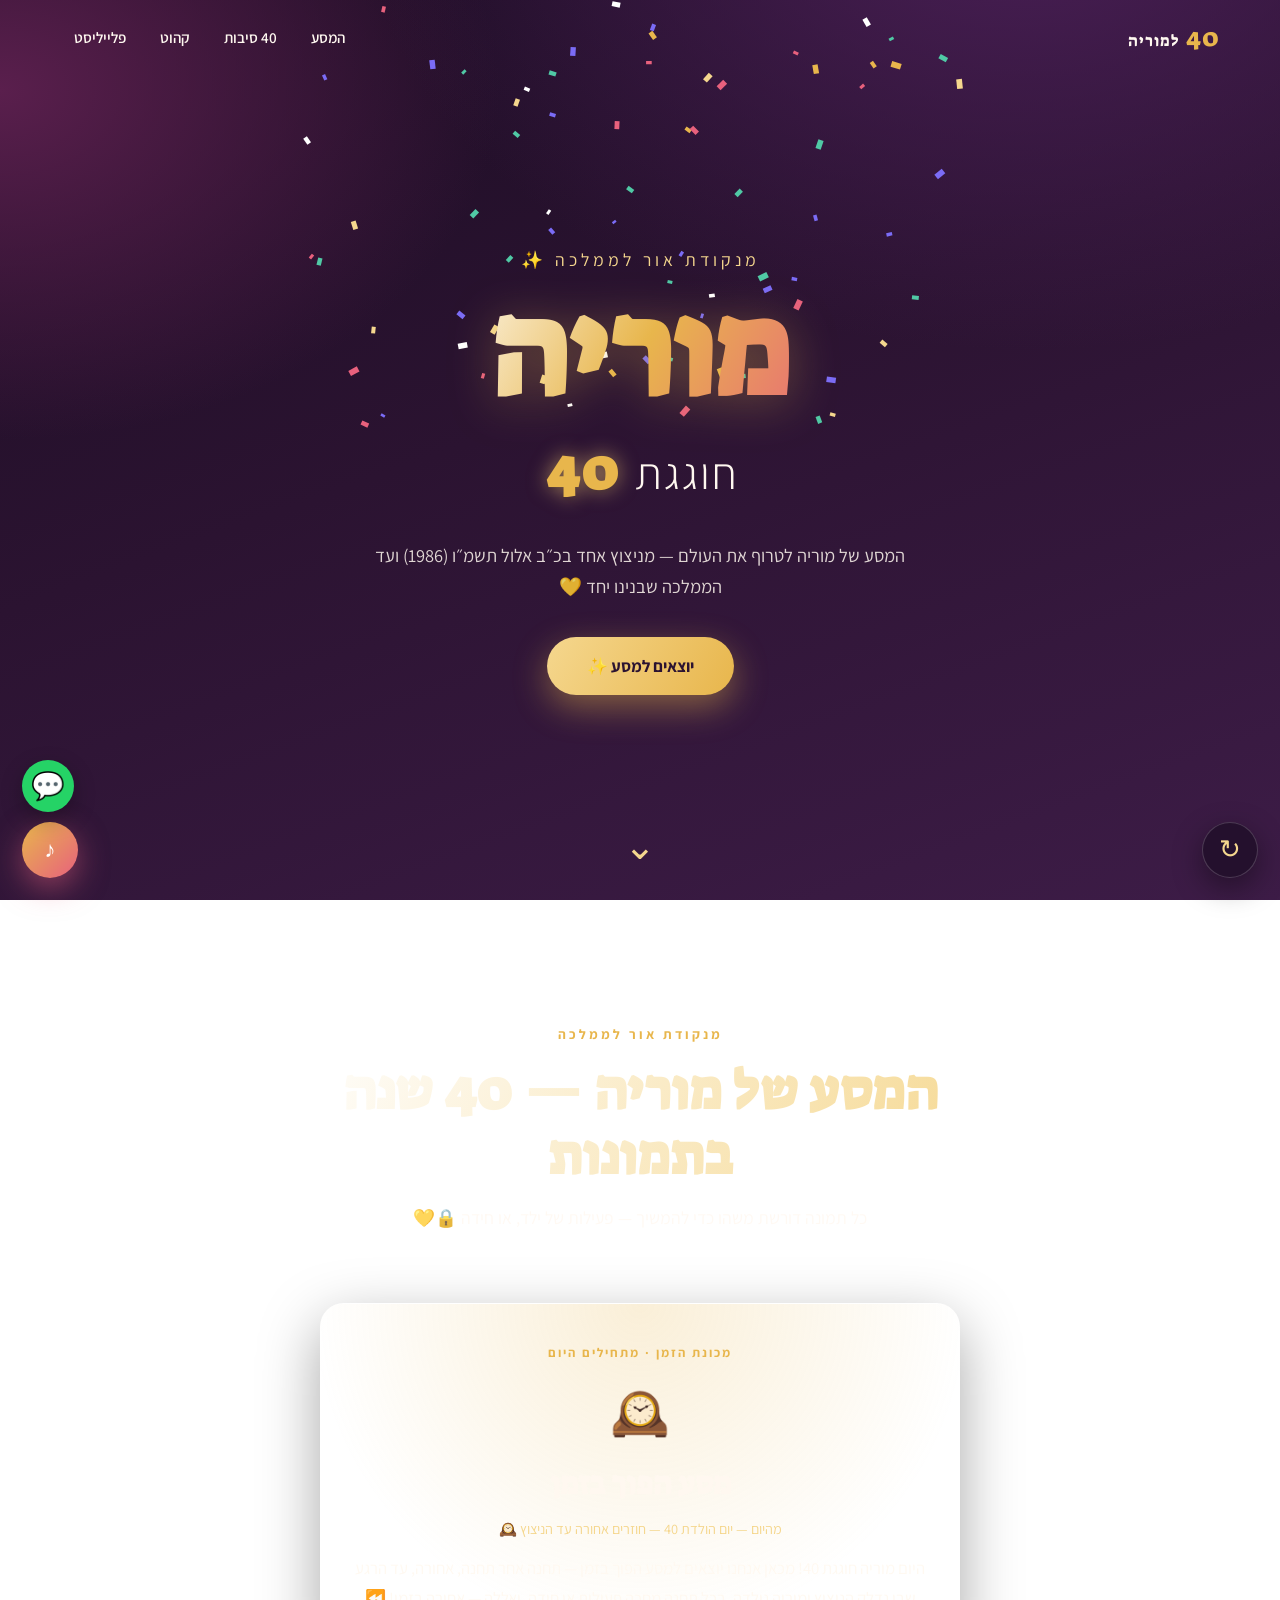
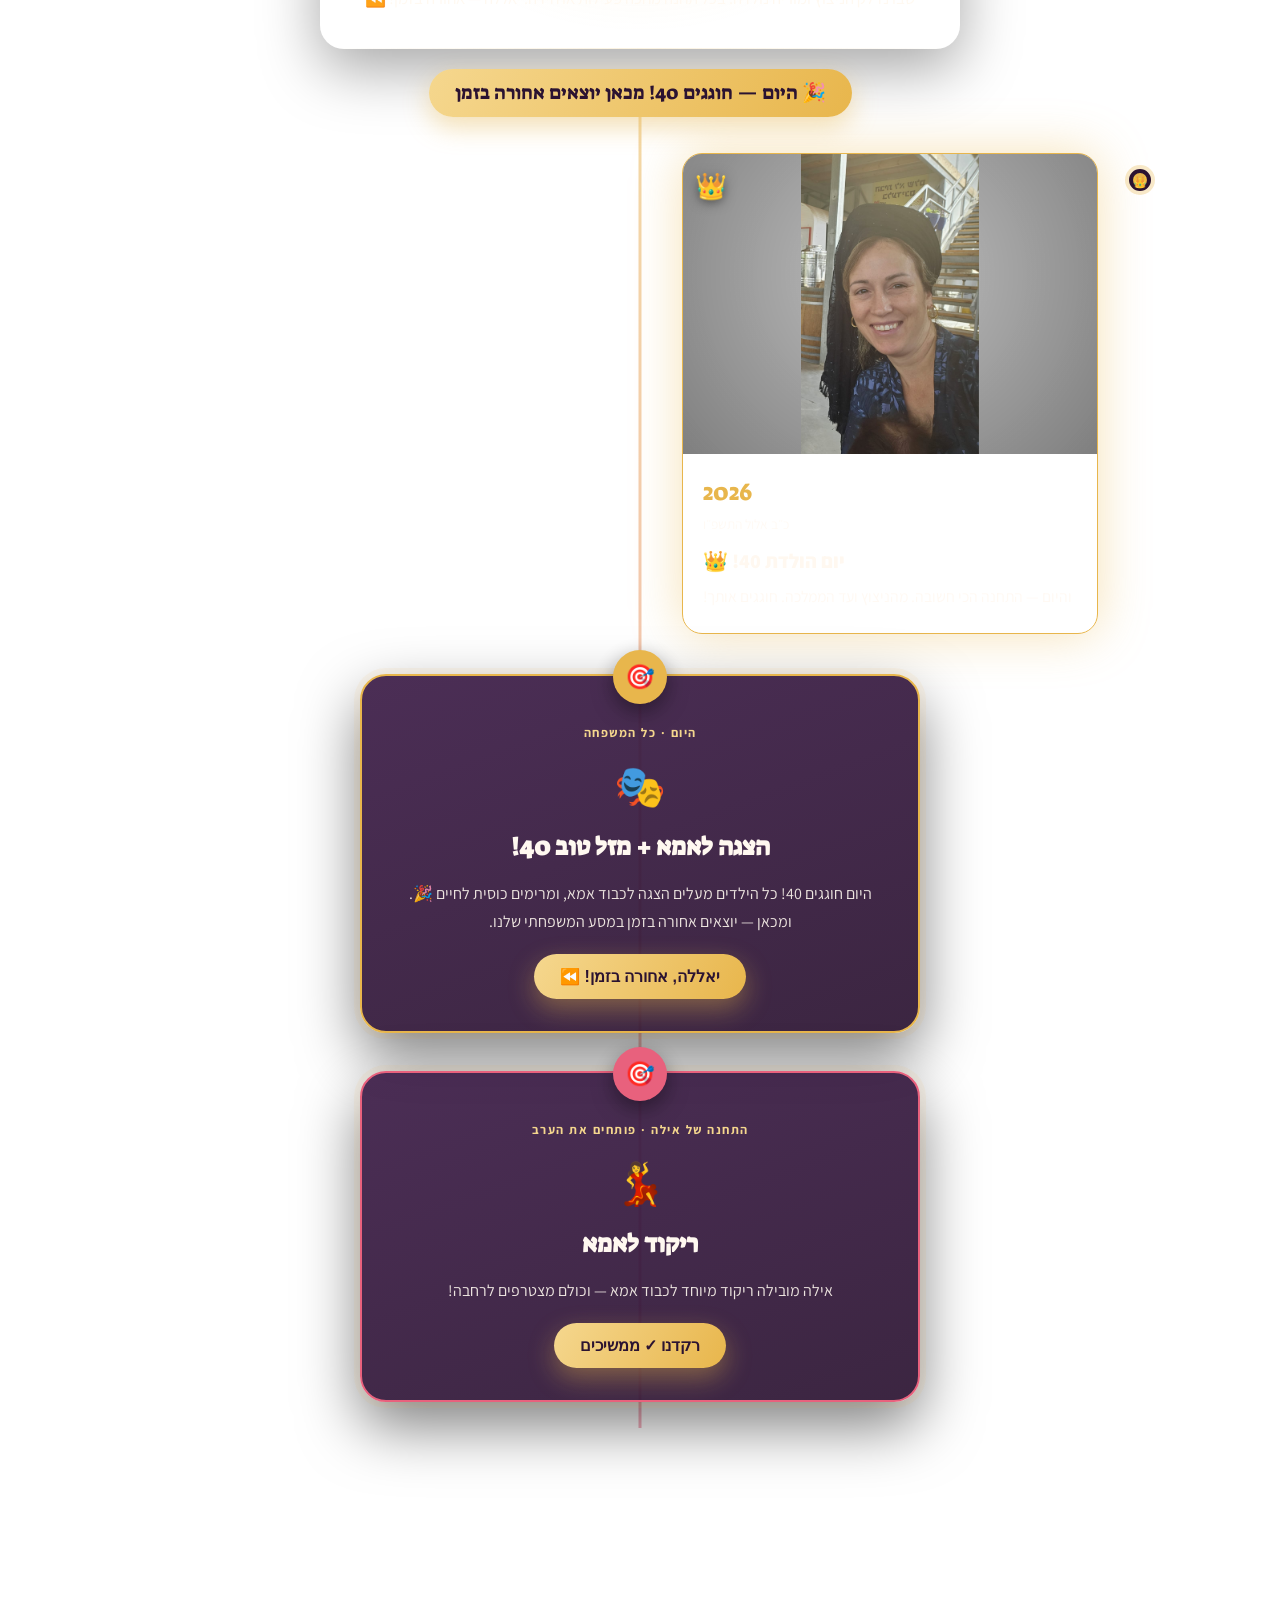
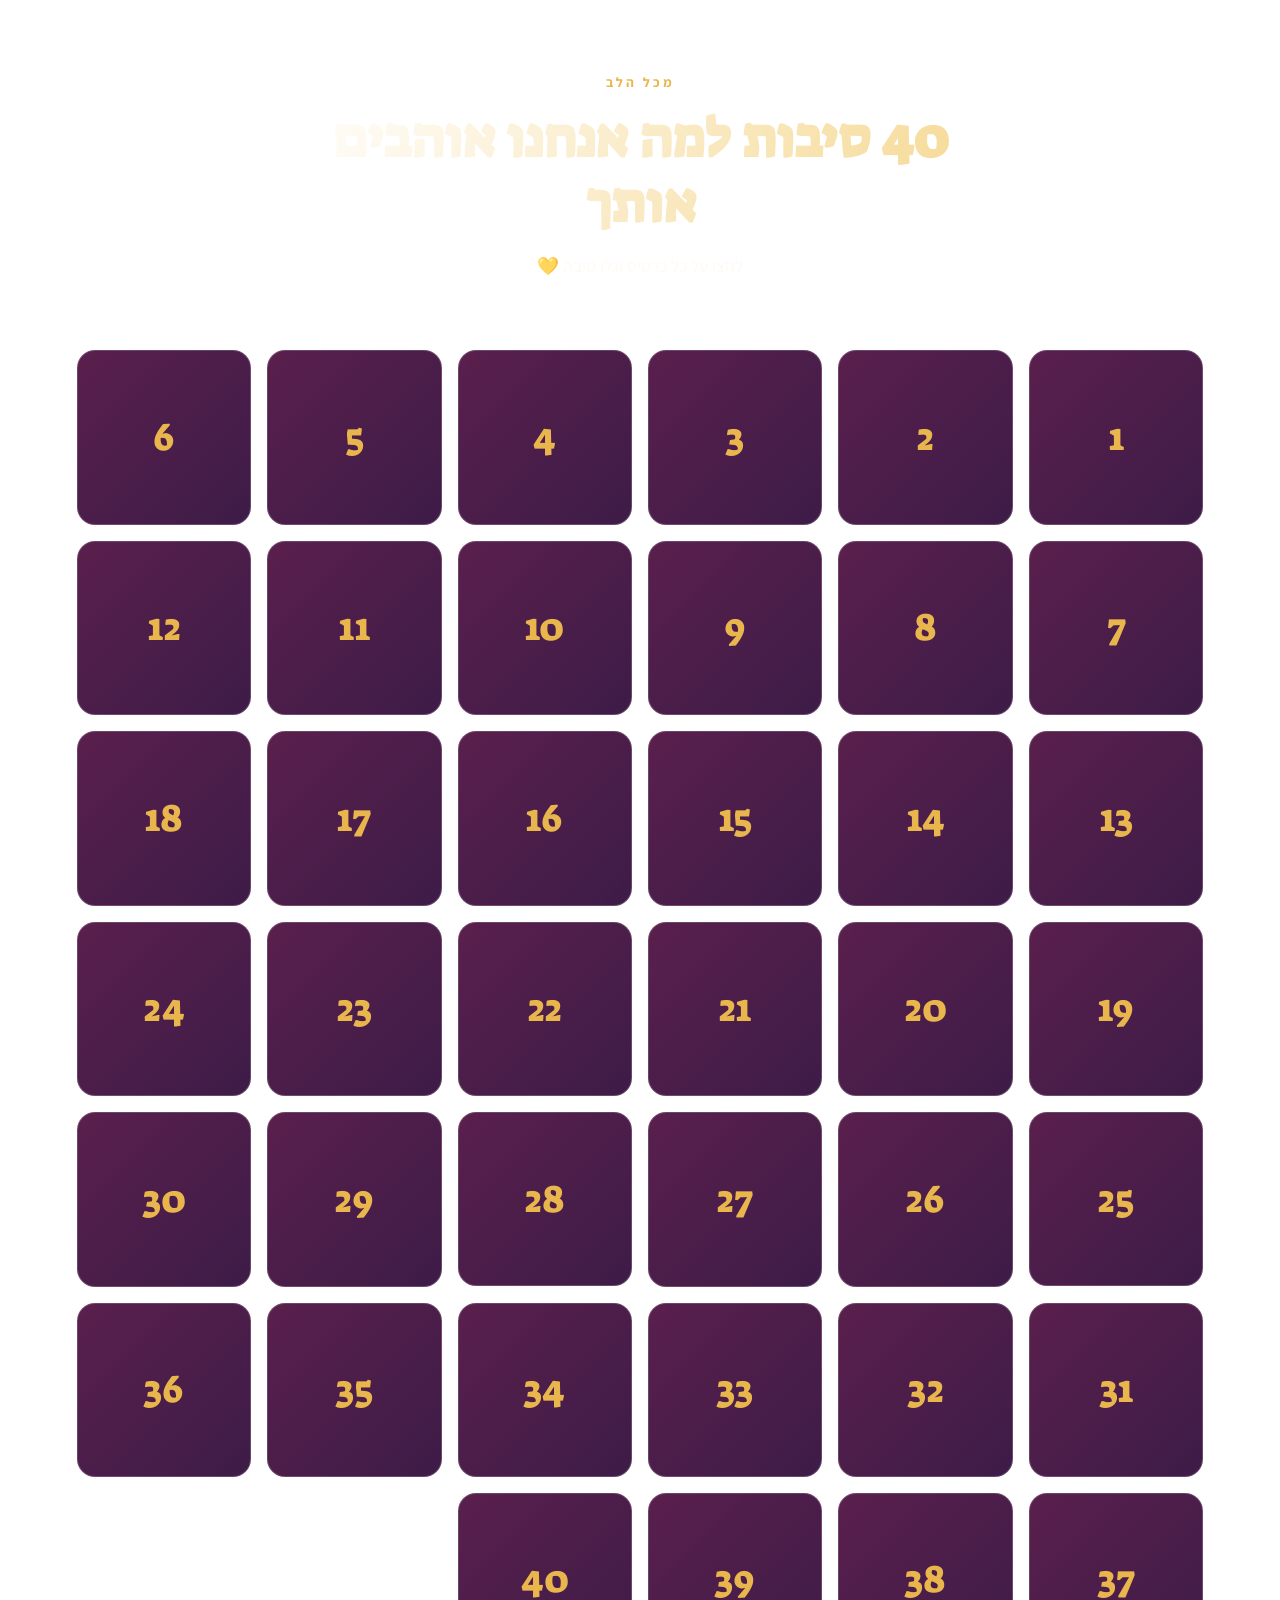
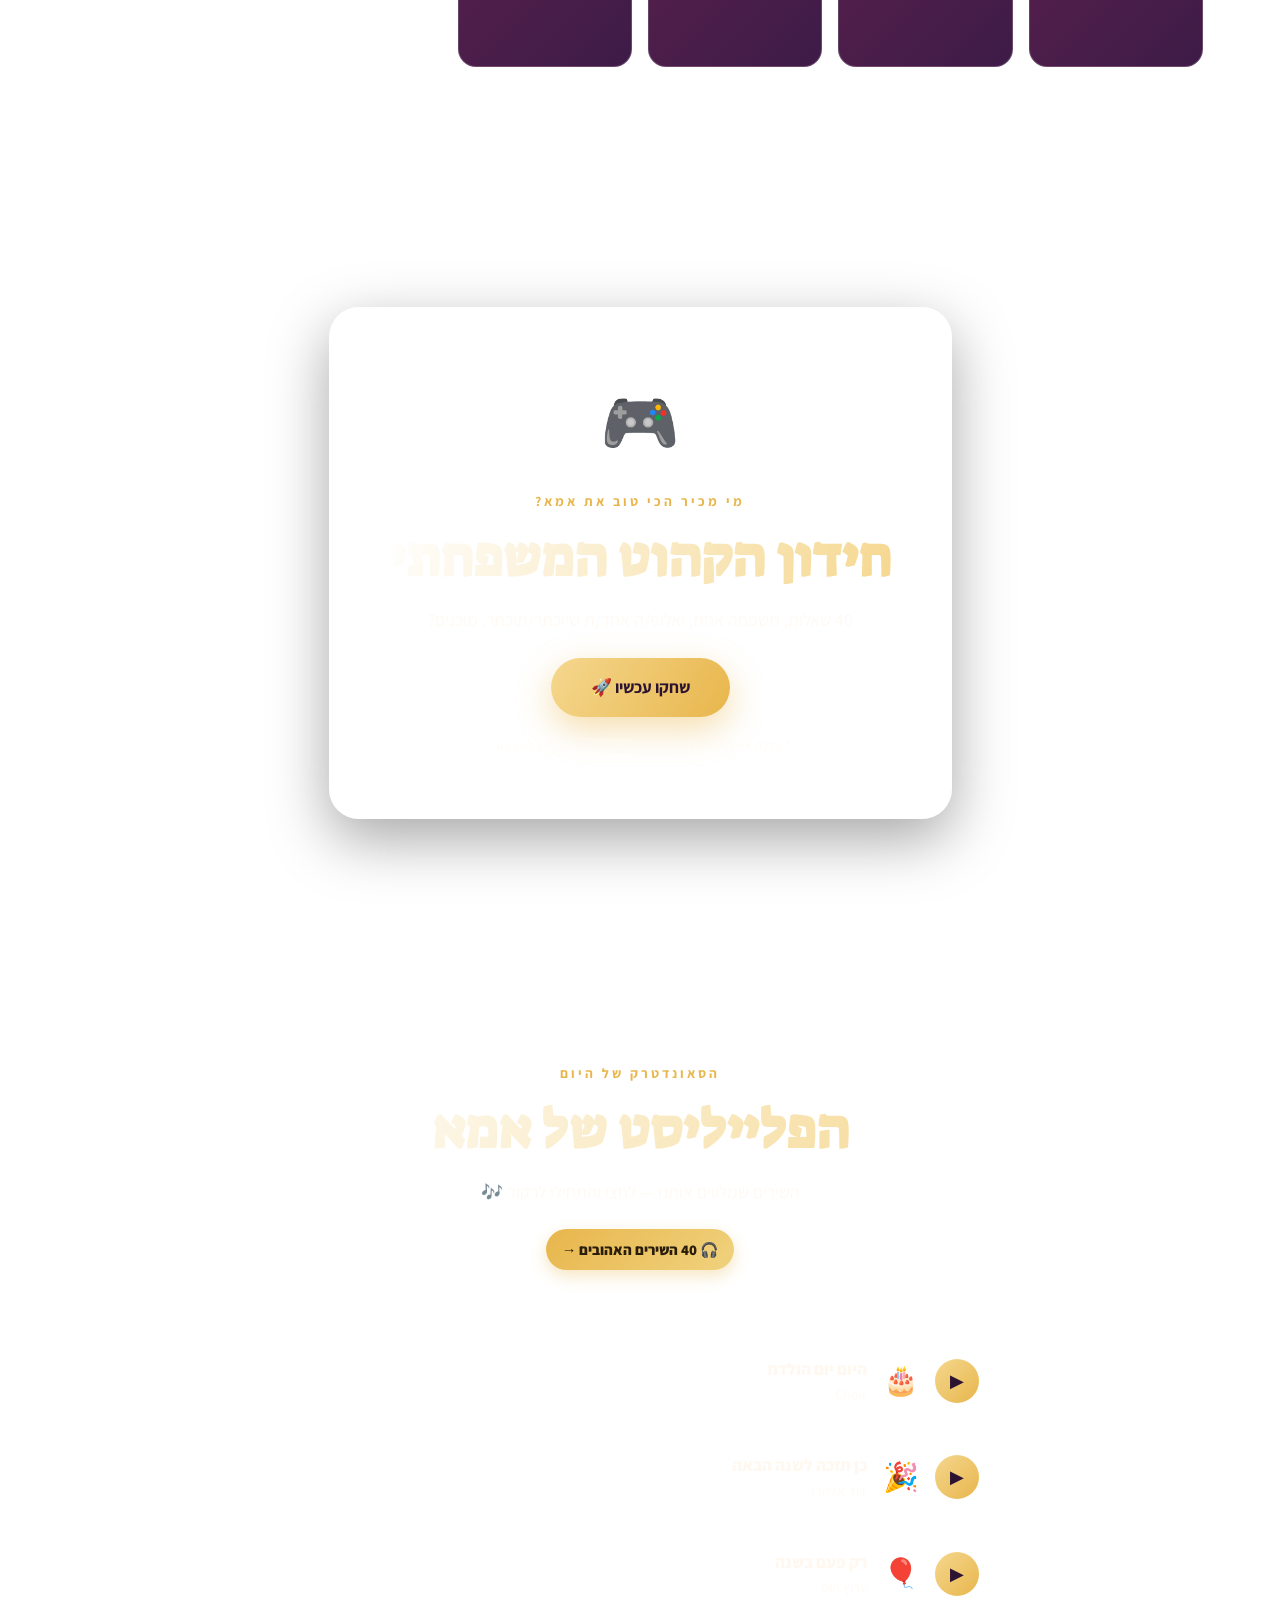
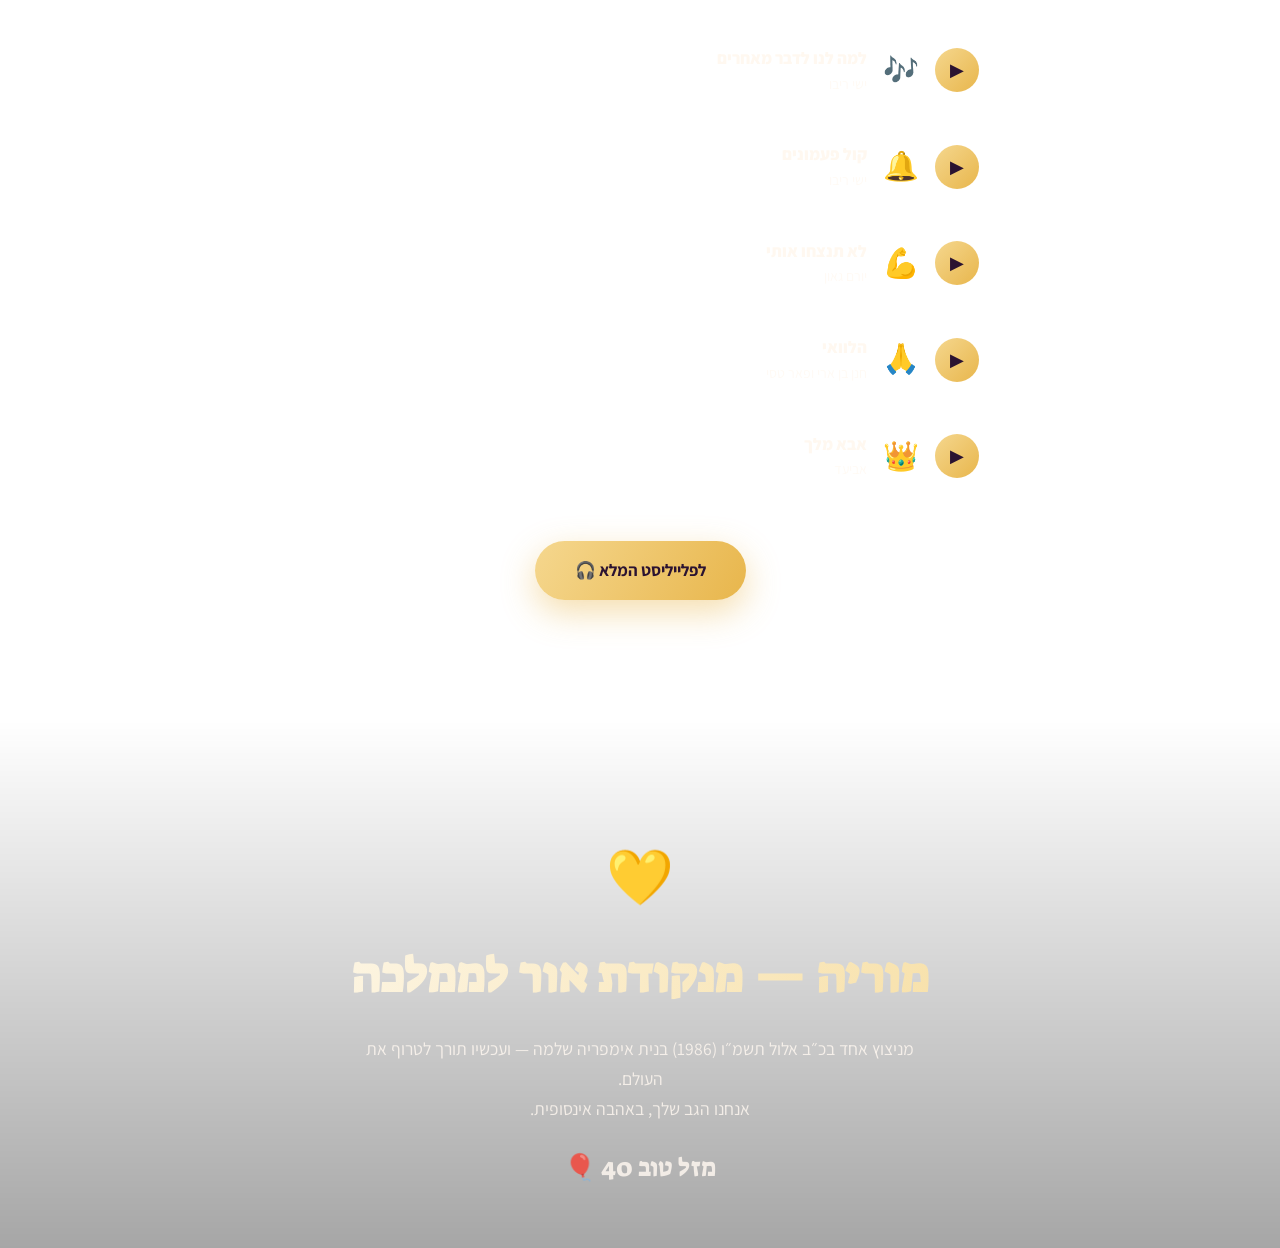
==== commit 6d490683: "Fix: move index share button above the music button to avoid overlap" ====
--- a/index.html
+++ b/index.html
@@ -126,6 +126,6 @@
 
   <script src="assets/js/data.js"></script>
   <script src="assets/js/main.js"></script>
-  <a href="https://wa.me/?text=🎉%20מוריה%20חוגגת%2040%20💛%20https://davidhaiintel.github.io/David-Hai-Cohen/index.html" target="_blank" rel="noopener" aria-label="שתף בוואטסאפ" title="שתף בוואטסאפ" style="position:fixed;bottom:18px;left:18px;z-index:90;width:52px;height:52px;border-radius:50%;background:#25D366;display:flex;align-items:center;justify-content:center;box-shadow:0 8px 22px rgba(0,0,0,.28);text-decoration:none;font-size:27px">💬</a>
+  <a href="https://wa.me/?text=🎉%20מוריה%20חוגגת%2040%20💛%20https://davidhaiintel.github.io/David-Hai-Cohen/index.html" target="_blank" rel="noopener" aria-label="שתף בוואטסאפ" title="שתף בוואטסאפ" style="position:fixed;bottom:88px;left:22px;z-index:61;width:52px;height:52px;border-radius:50%;background:#25D366;display:flex;align-items:center;justify-content:center;box-shadow:0 8px 22px rgba(0,0,0,.28);text-decoration:none;font-size:27px">💬</a>
 </body>
 </html>
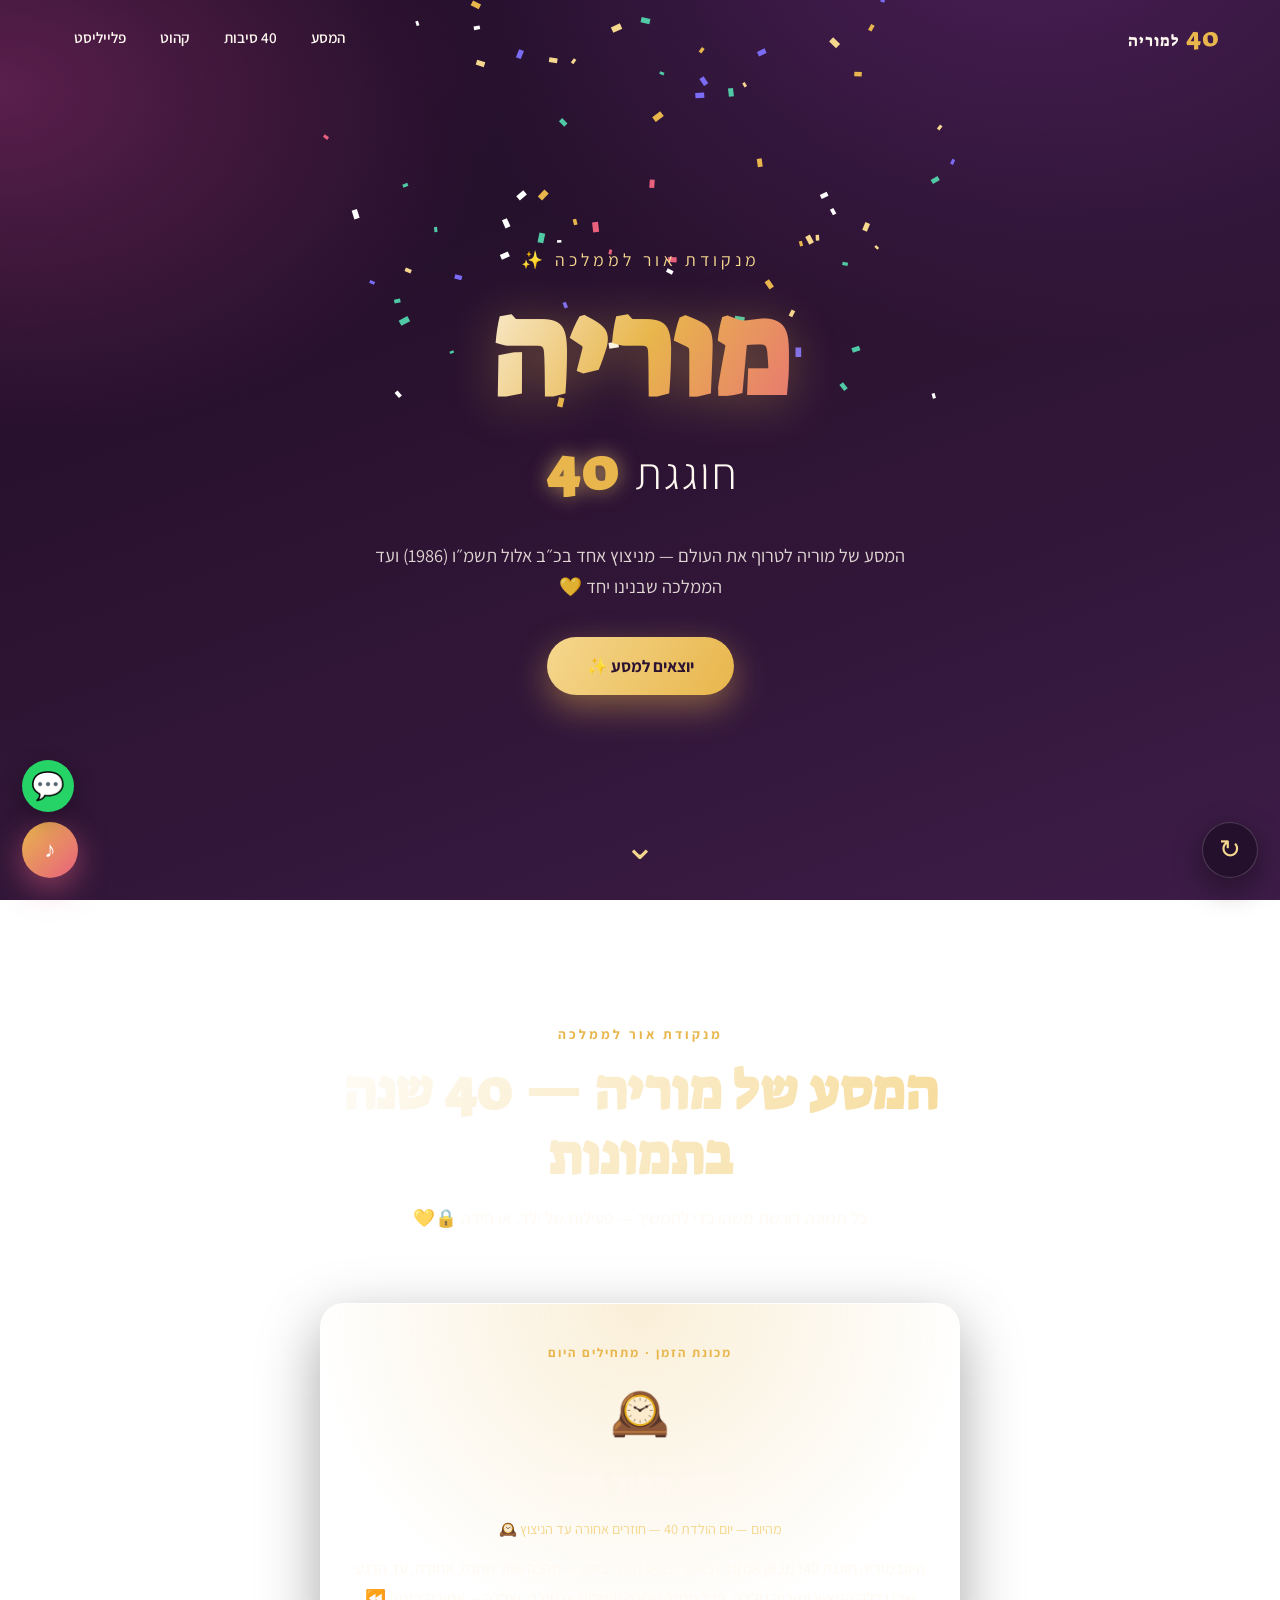
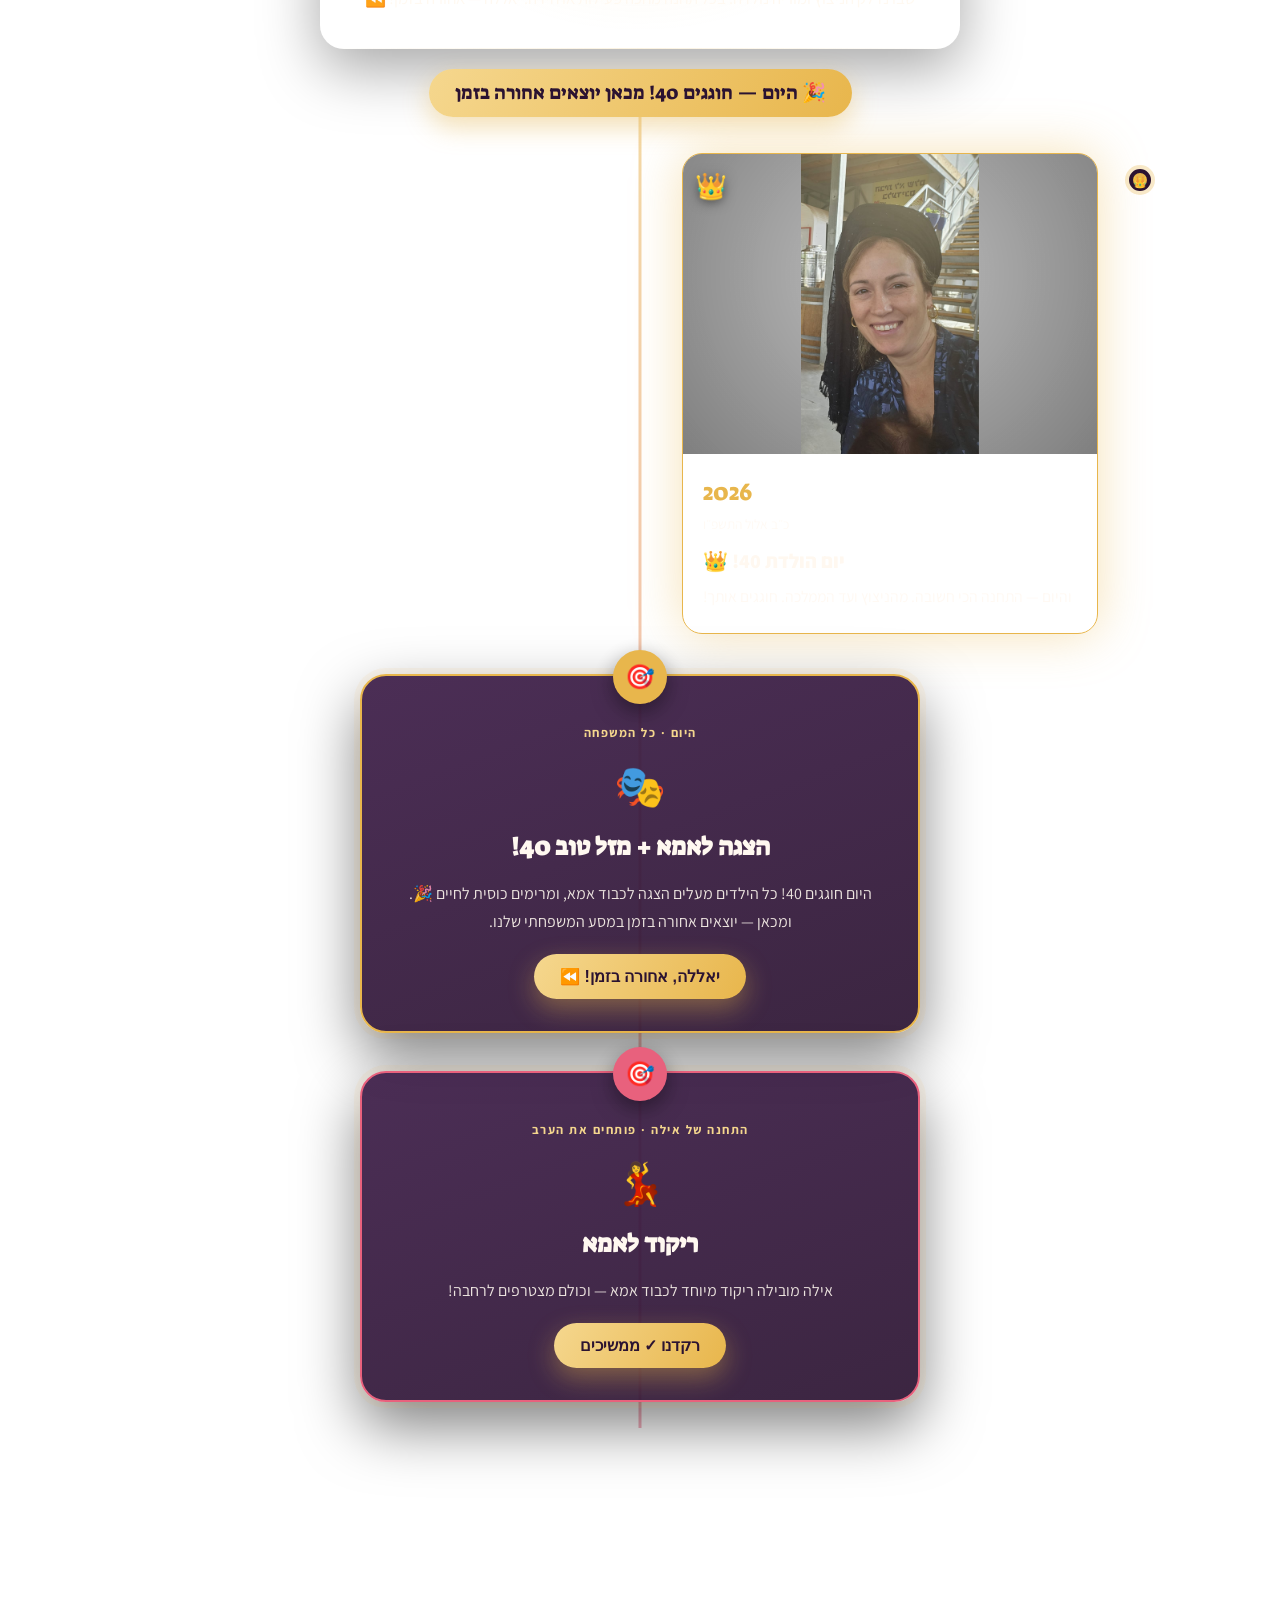
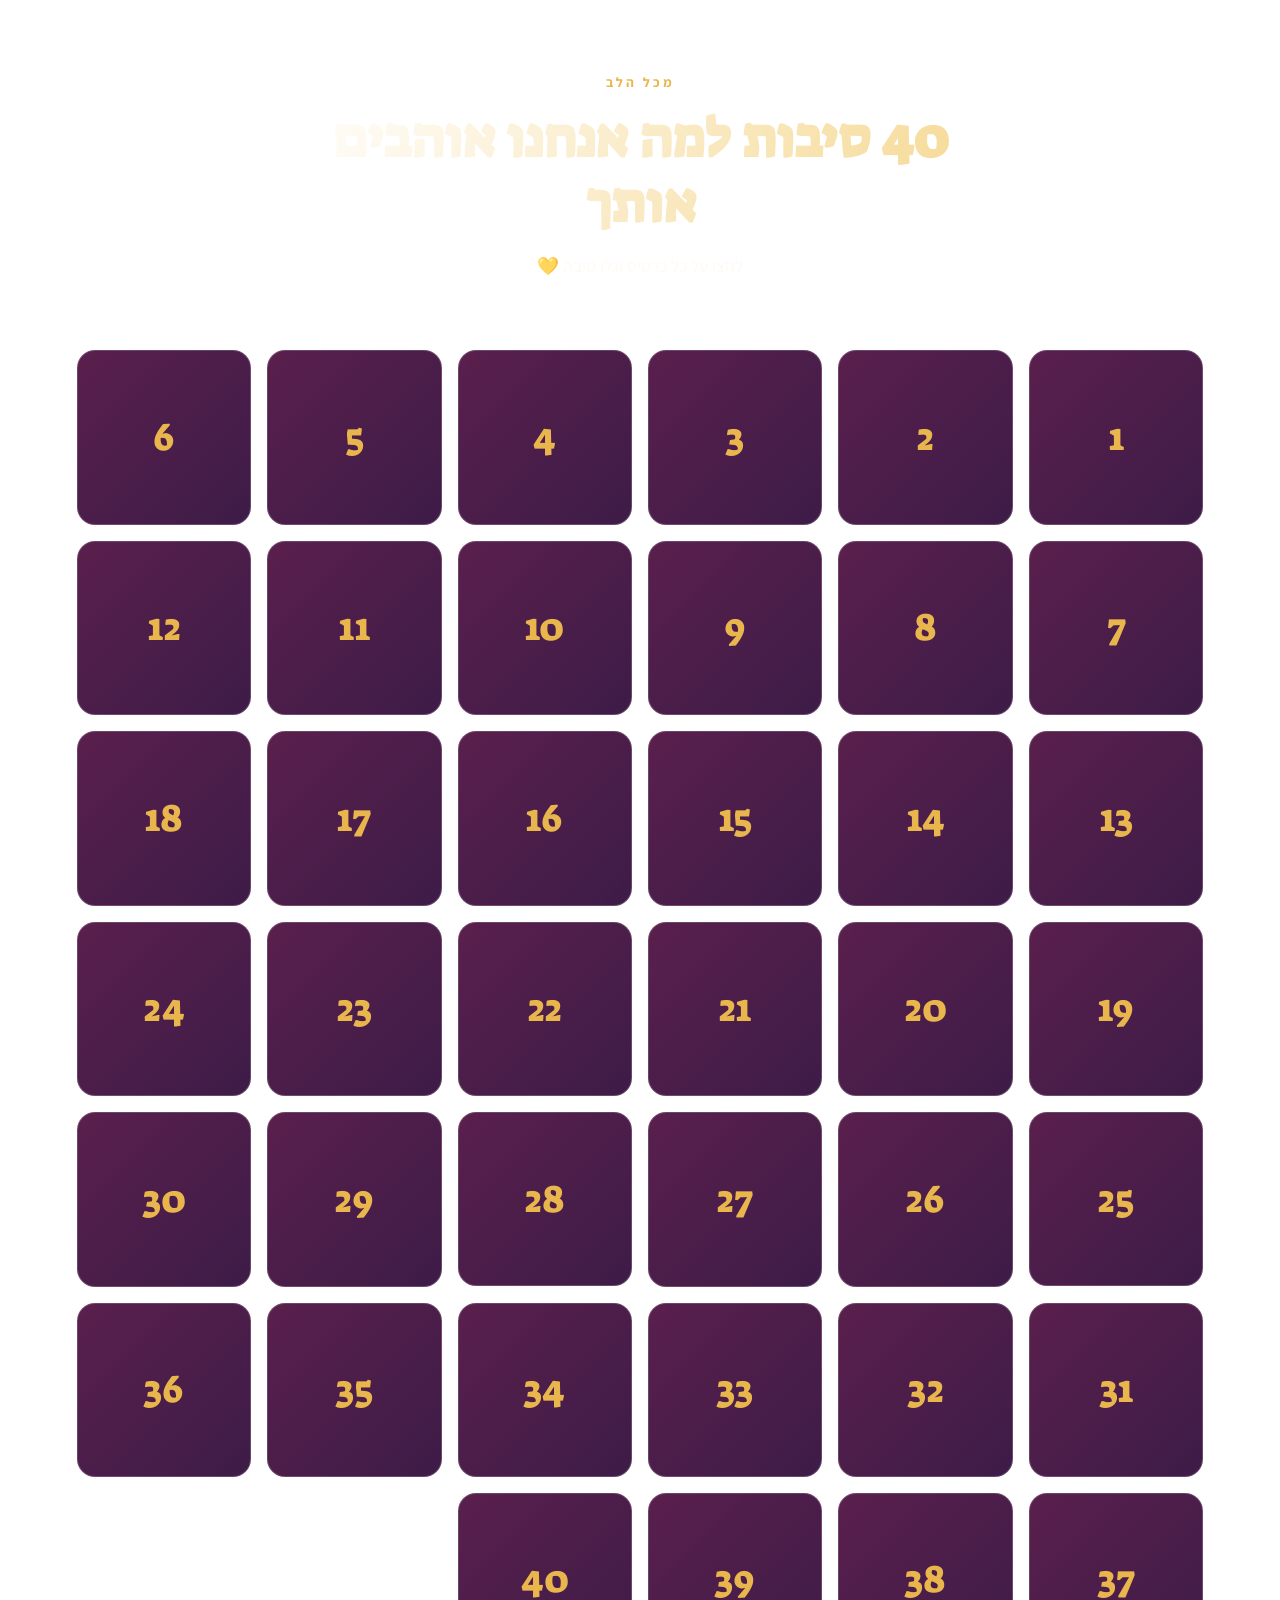
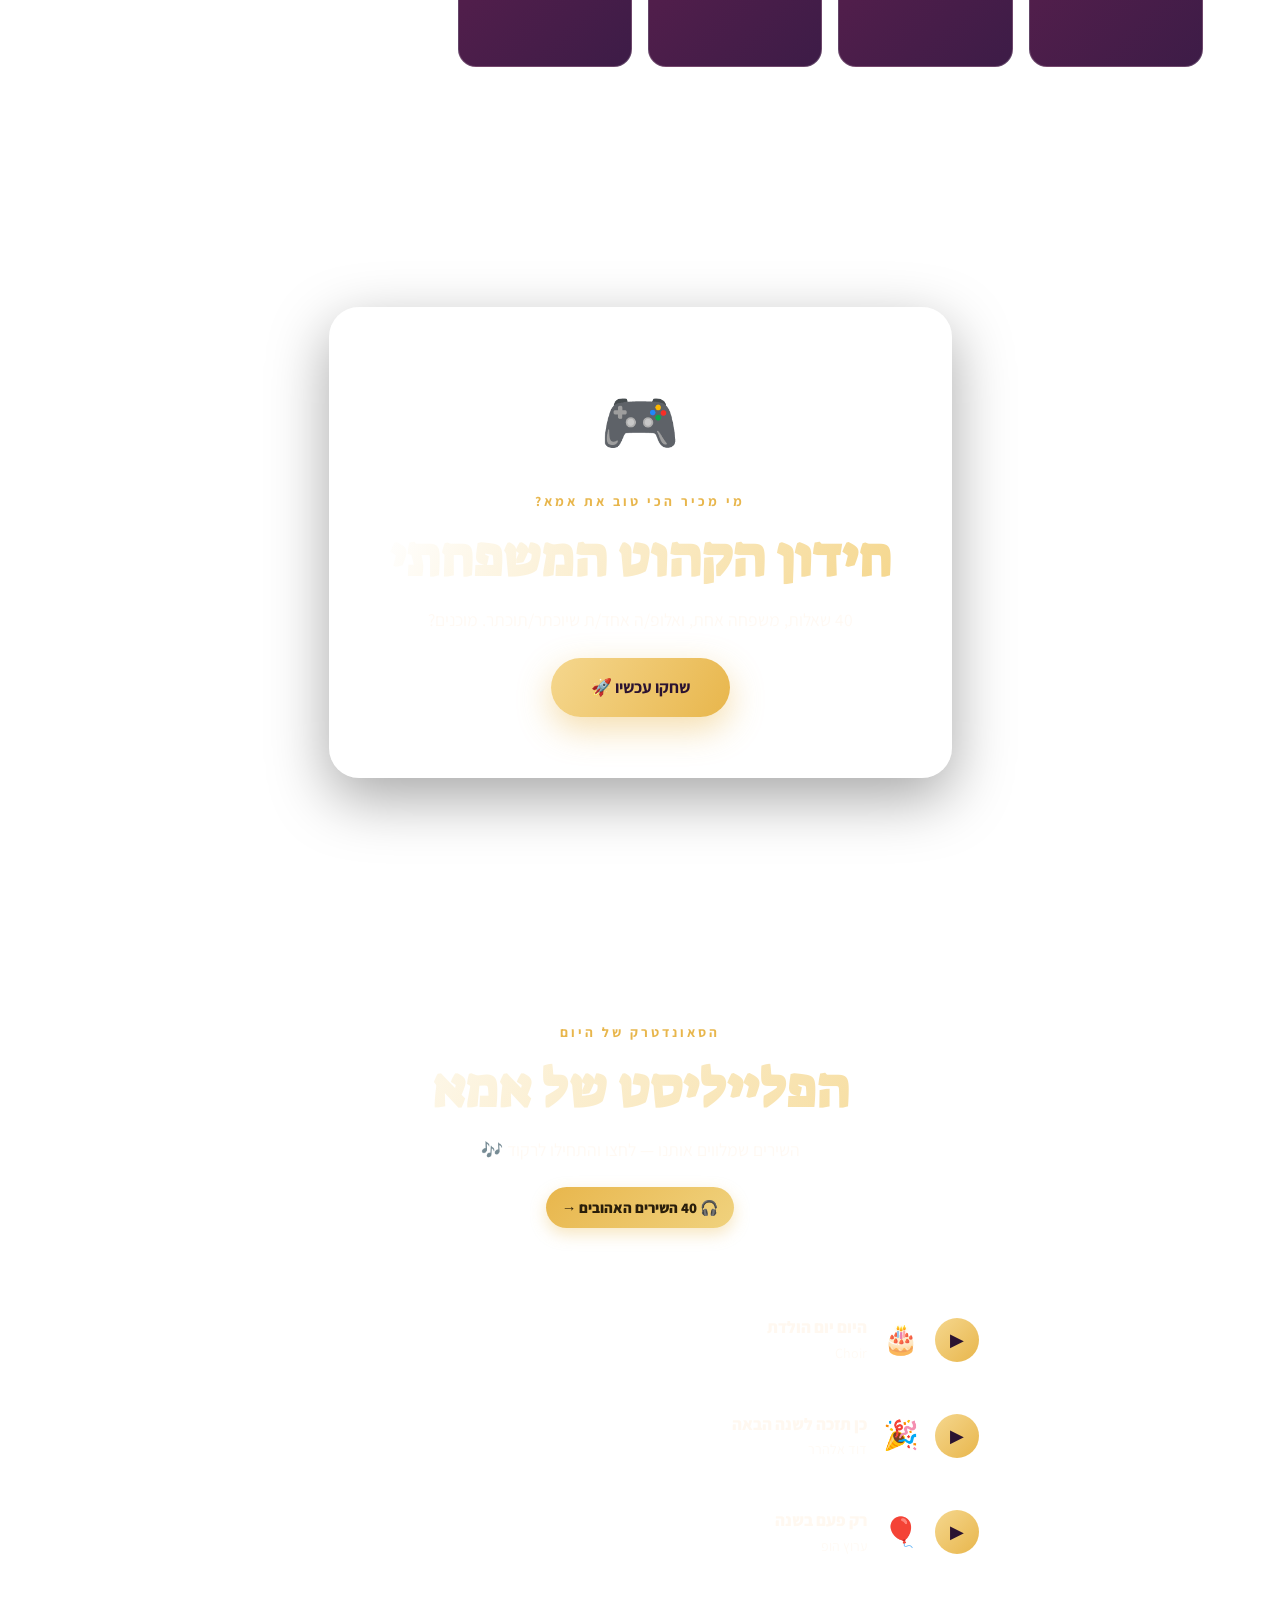
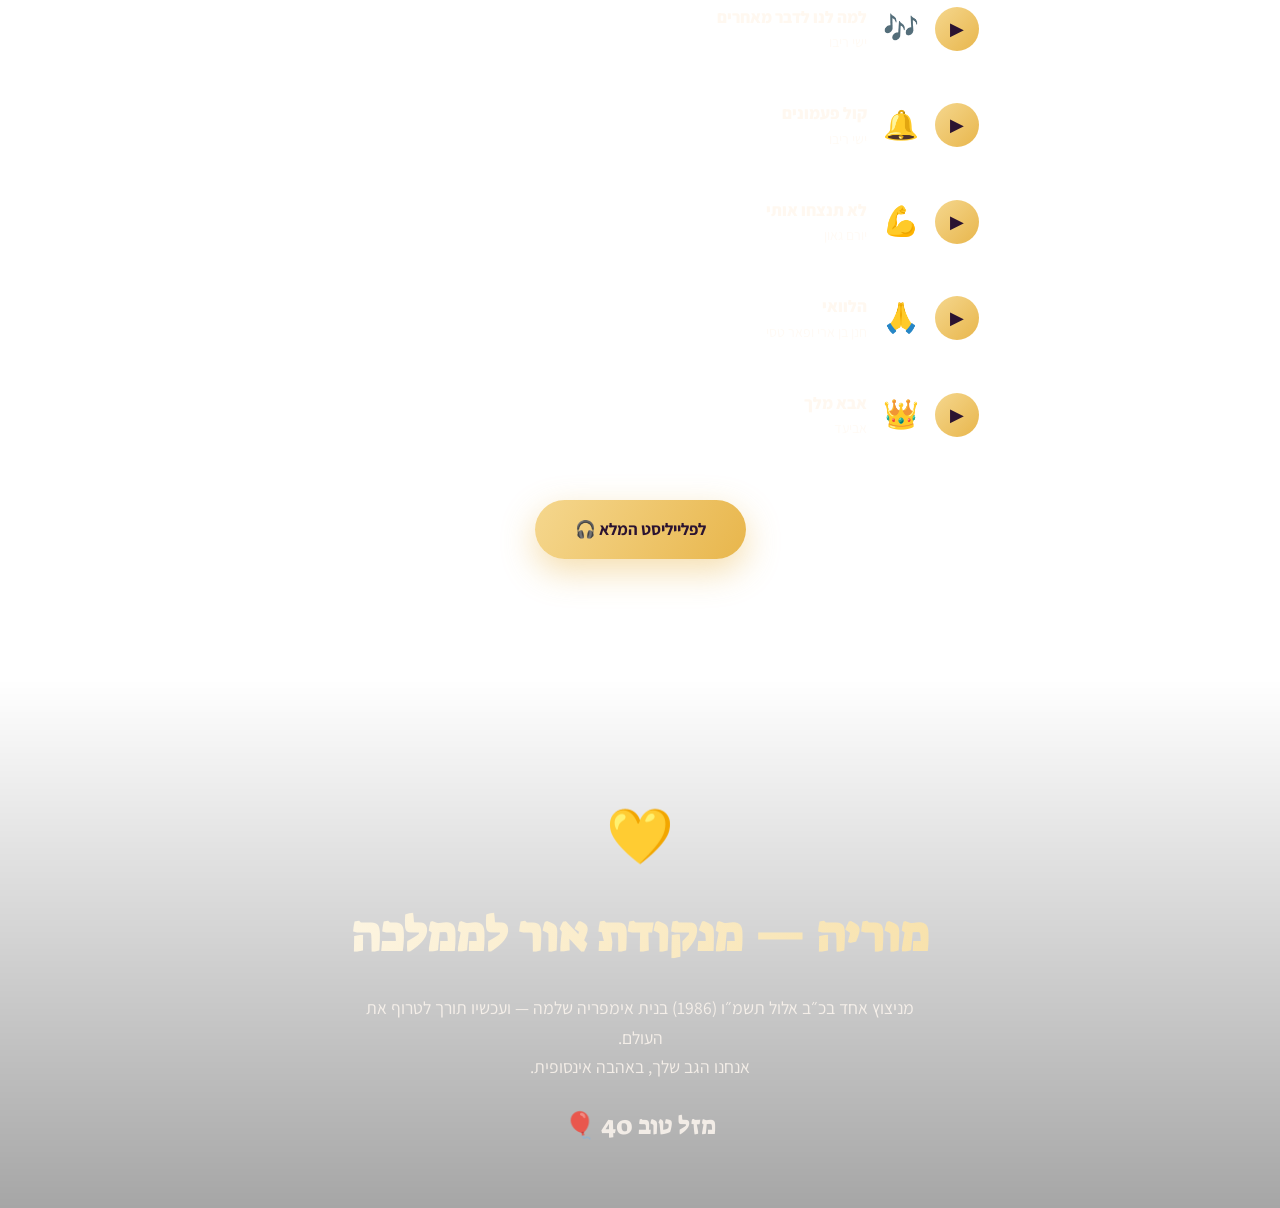
==== commit 95793e1d: "הטמעת קישור הקהוט האמיתי (config + תחנת יהודה)" ====
--- a/index.html
+++ b/index.html
@@ -101,7 +101,6 @@
       <h2 class="section-title">חידון הקהוט המשפחתי</h2>
       <p class="section-lead">40 שאלות, משפחה אחת, ואלופ/ה אחד/ת שיוכתר/תוכתר. מוכנים?</p>
       <a href="#" id="kahoot-link" class="btn-primary" target="_blank" rel="noopener">שחקו עכשיו 🚀</a>
-      <p class="kahoot-note">* עדכנו את קישור הקהוט בקובץ <code>assets/js/data.js</code></p>
     </div>
   </section>
 
--- a/assets/css/style.css
+++ b/assets/css/style.css
@@ -236,6 +236,17 @@
   transition: transform .2s ease, box-shadow .2s ease;
 }
 .tl-link:hover { transform: translateY(-2px); box-shadow: 0 10px 22px rgba(232,182,76,0.5); }
+.tl-video {
+  margin-top: 14px; border-radius: 16px; overflow: hidden;
+  border: 1px solid var(--glass-brd); background: rgba(0,0,0,0.35);
+  box-shadow: 0 10px 26px rgba(0,0,0,0.4);
+}
+.tl-video video { display: block; width: 100%; max-height: 420px; background: #000; }
+.tl-video-cap {
+  padding: 10px 14px; font-size: 0.92rem; font-weight: 700;
+  color: var(--gold-soft); text-align: center;
+  background: linear-gradient(135deg, rgba(232,182,76,0.14), rgba(232,182,76,0.06));
+}
 .tl-item.finale .tl-card { border-color: var(--gold); box-shadow: 0 0 50px rgba(232,182,76,0.4); }
 
 /* כותרות מעבר במסע (יום/לילה/ניצוץ) */
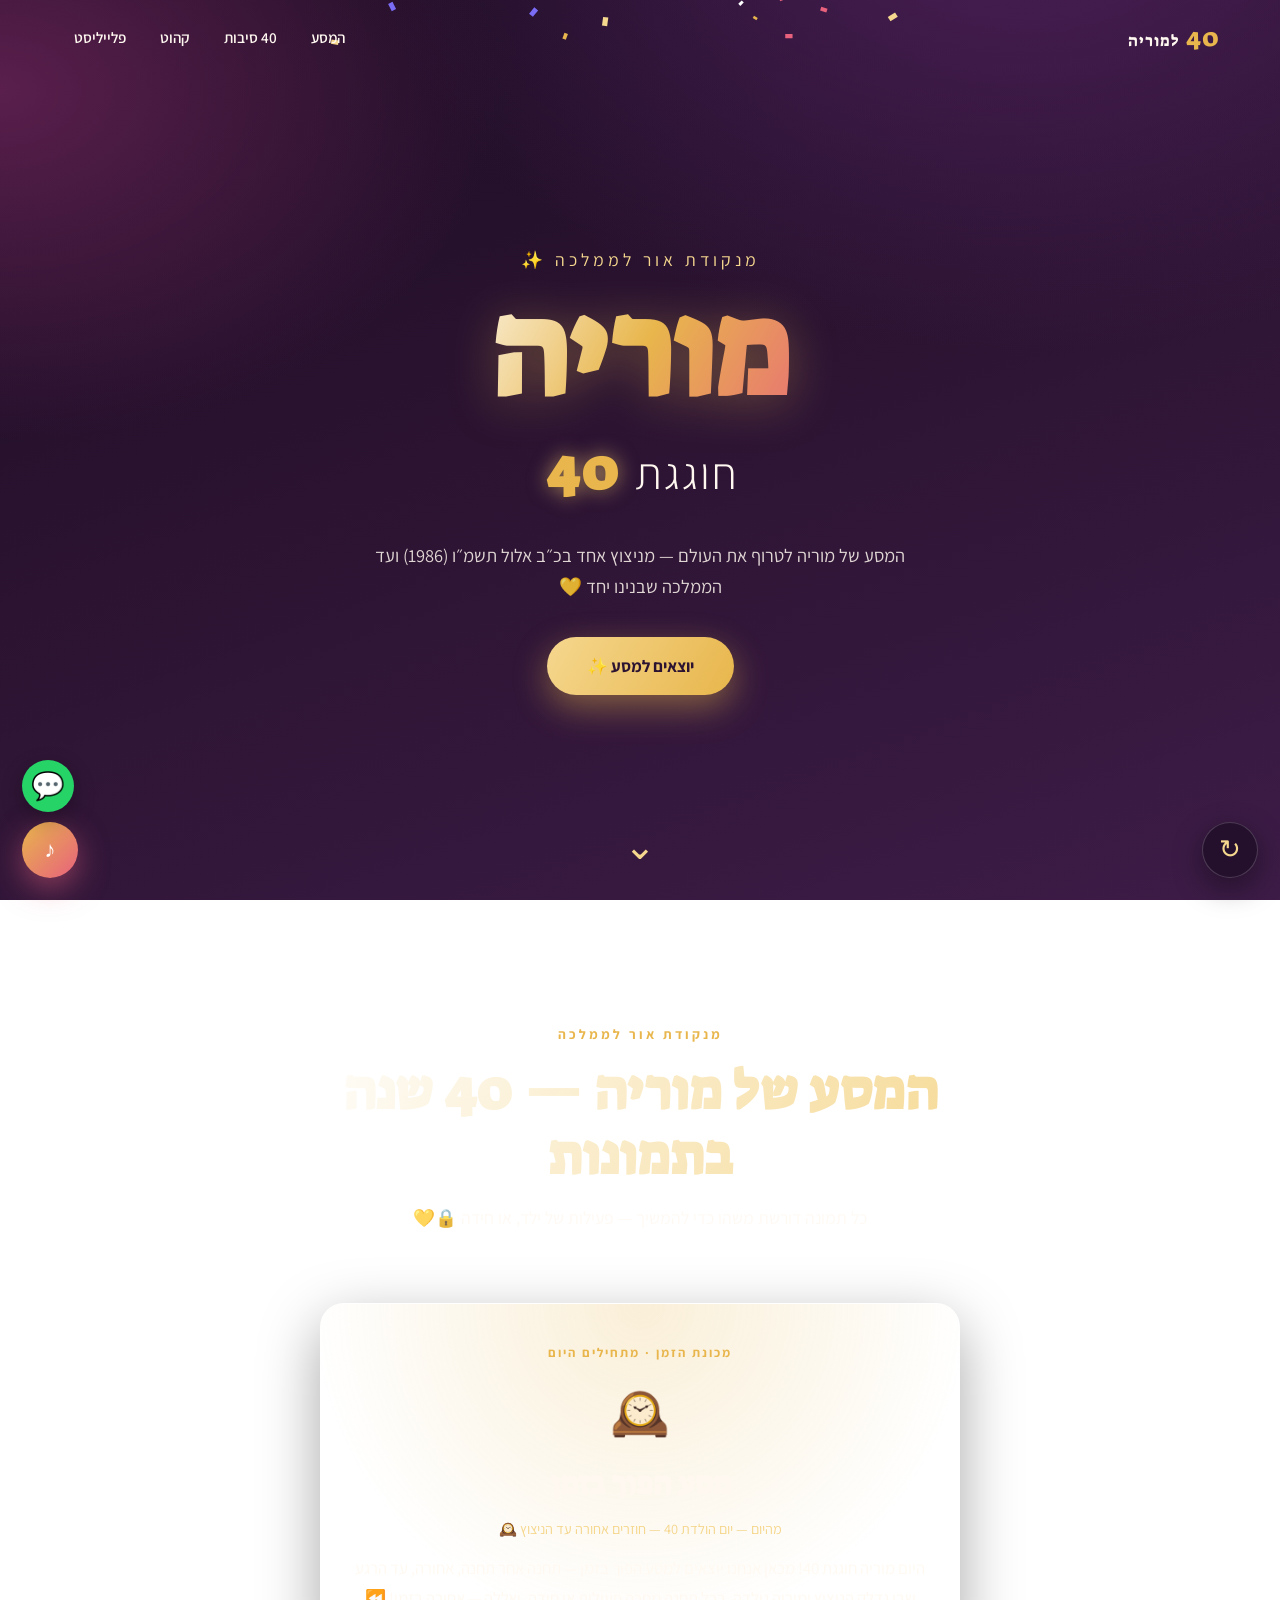
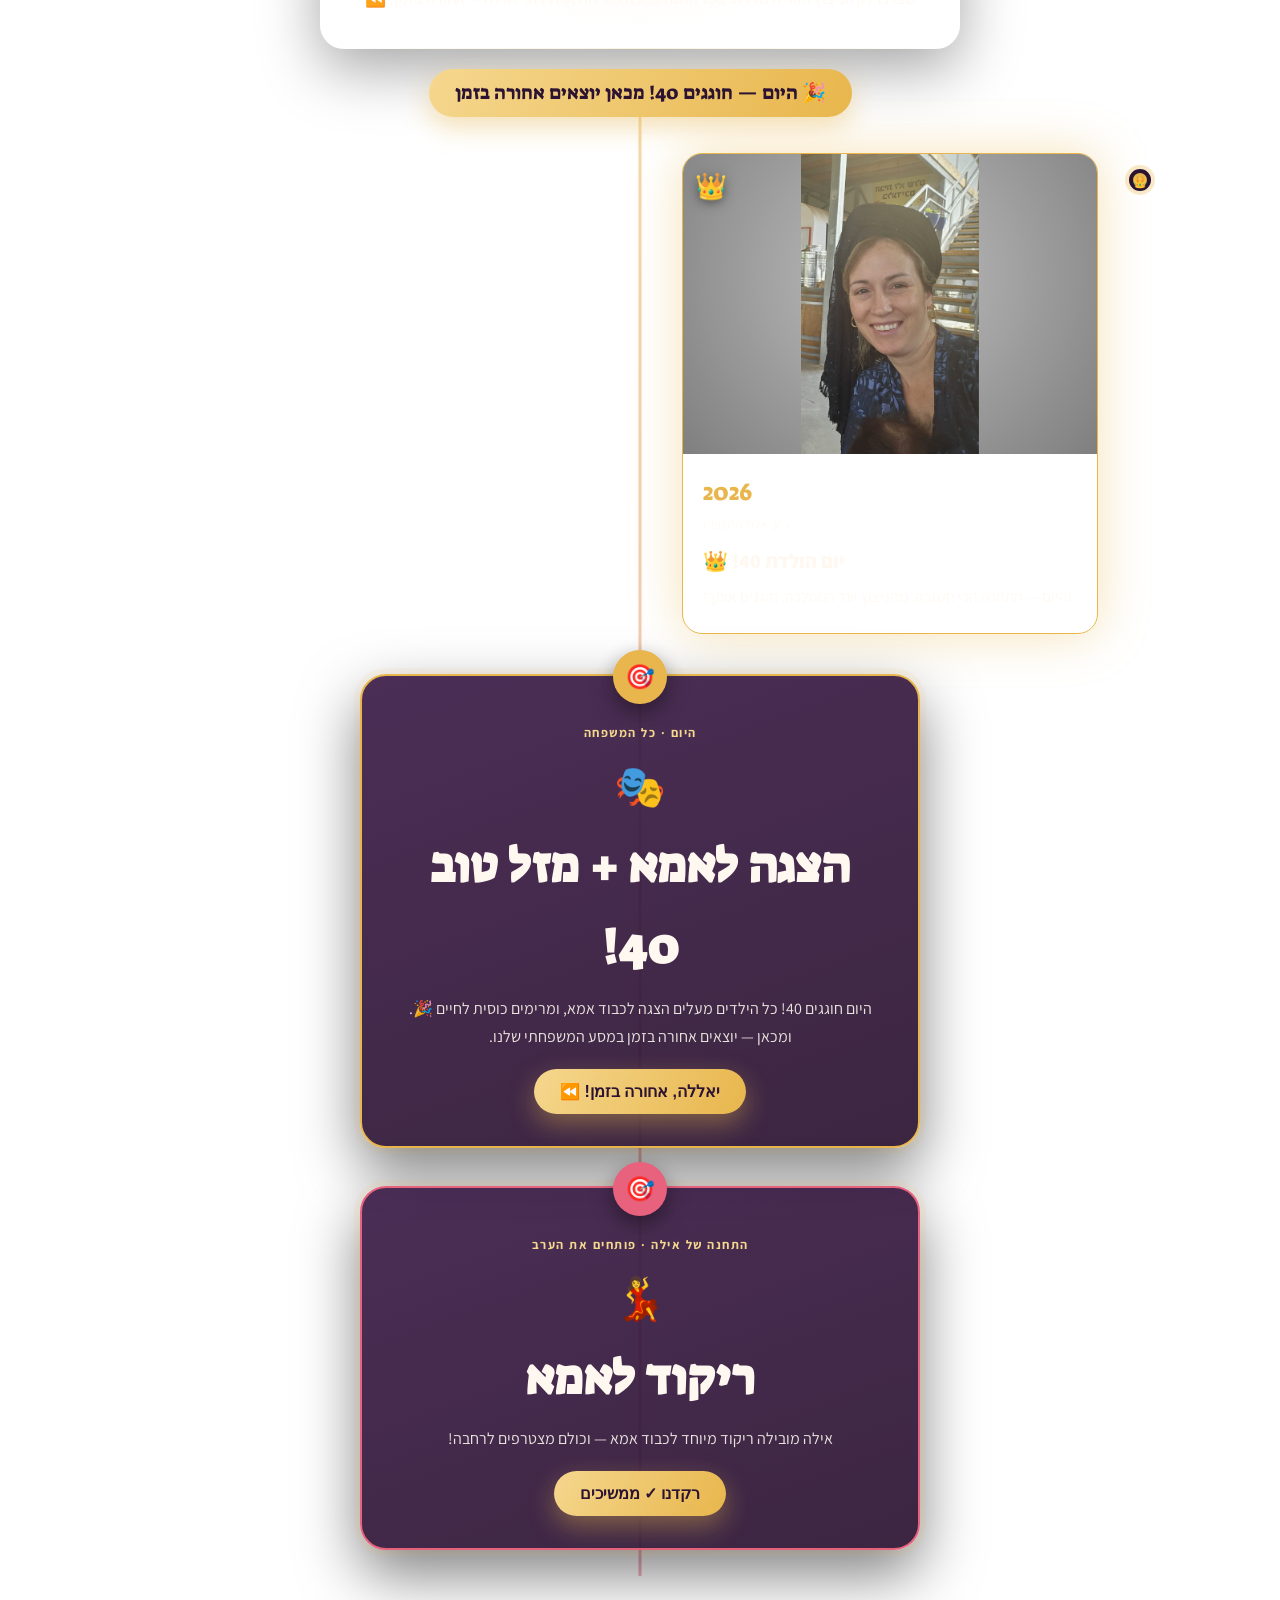
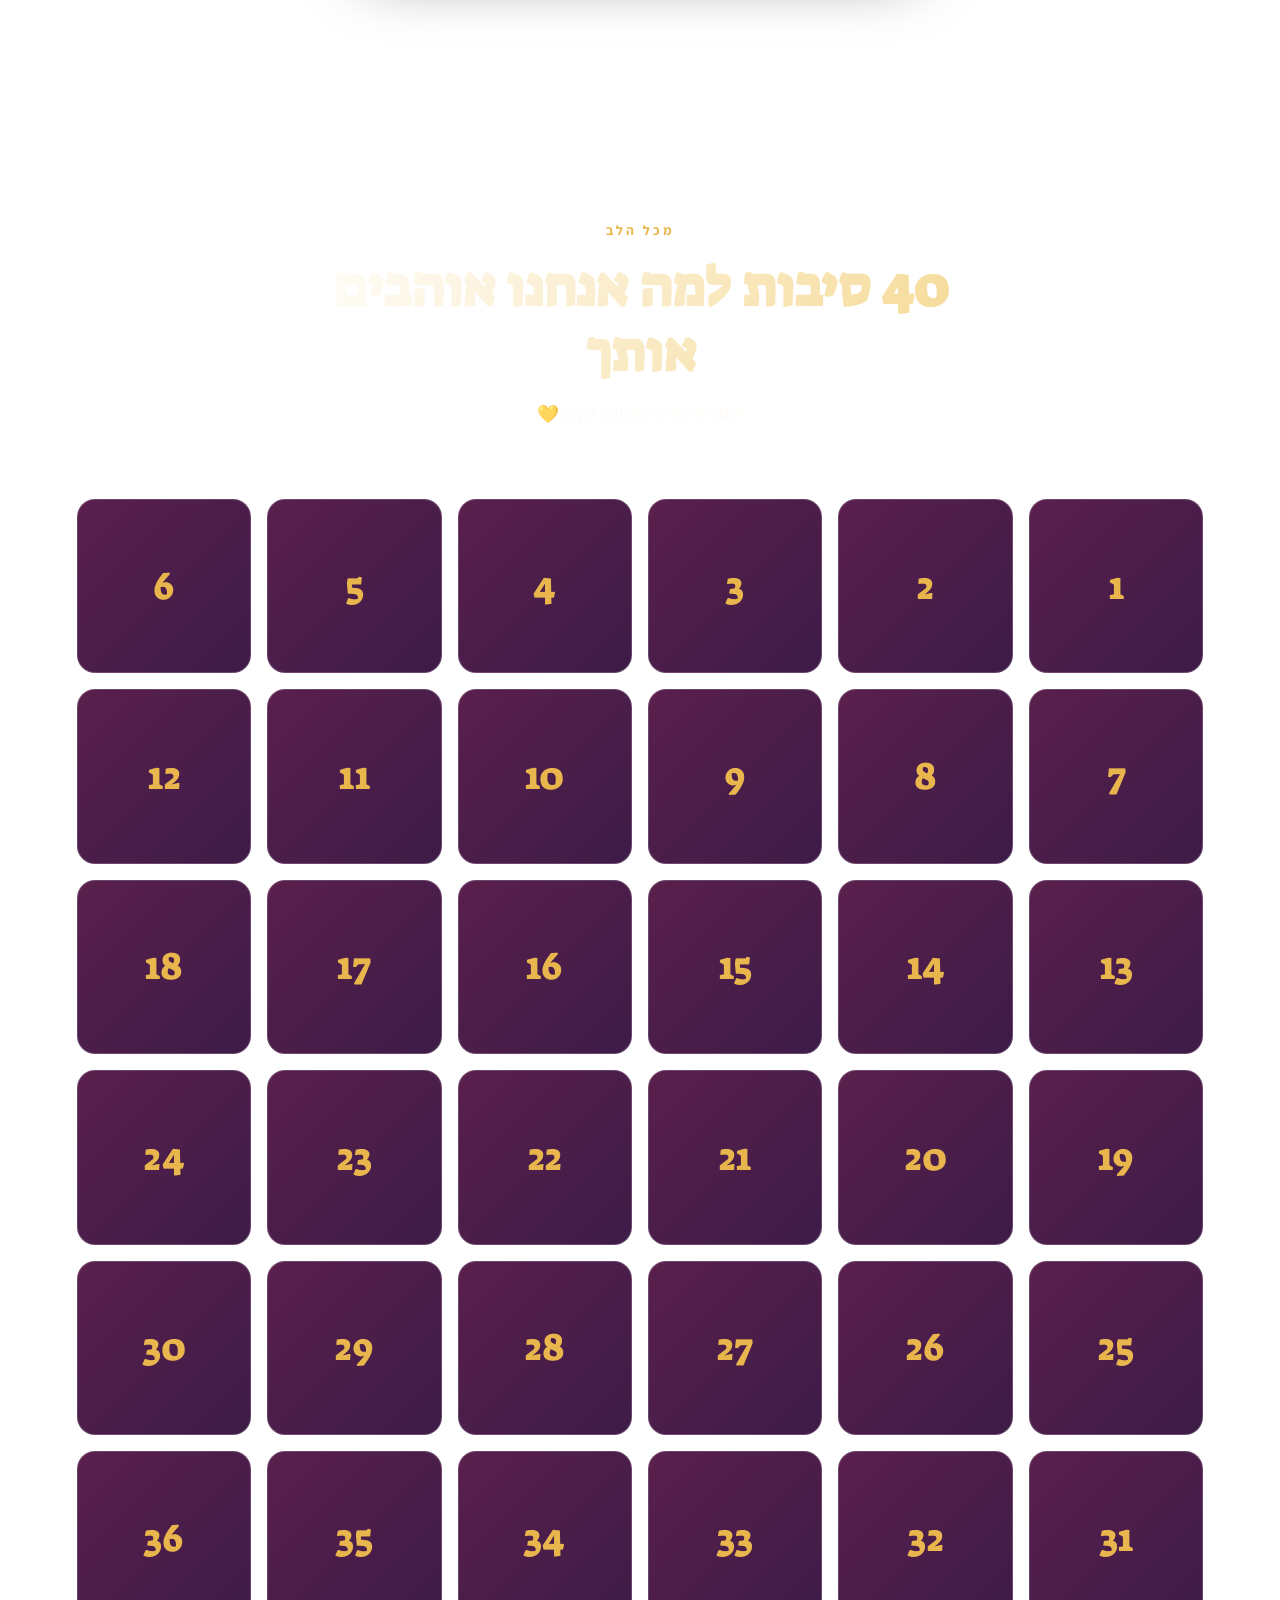
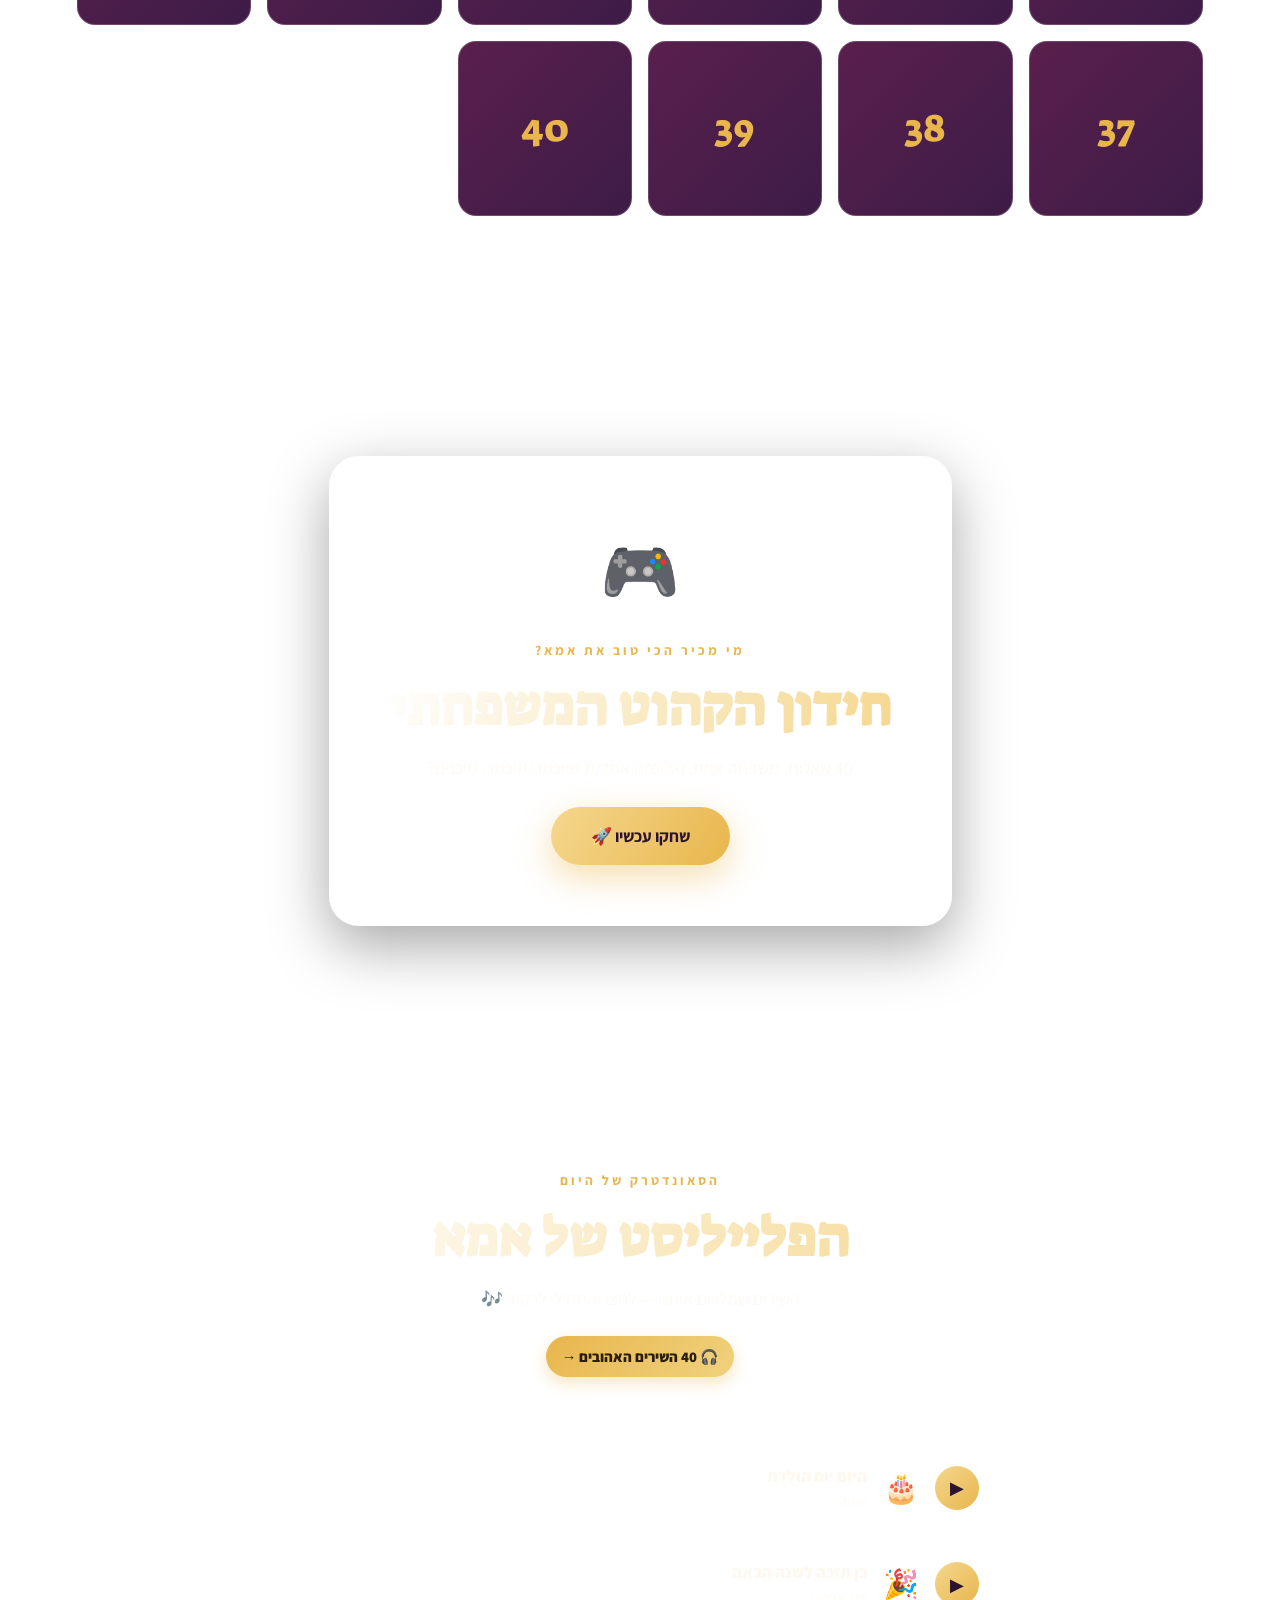
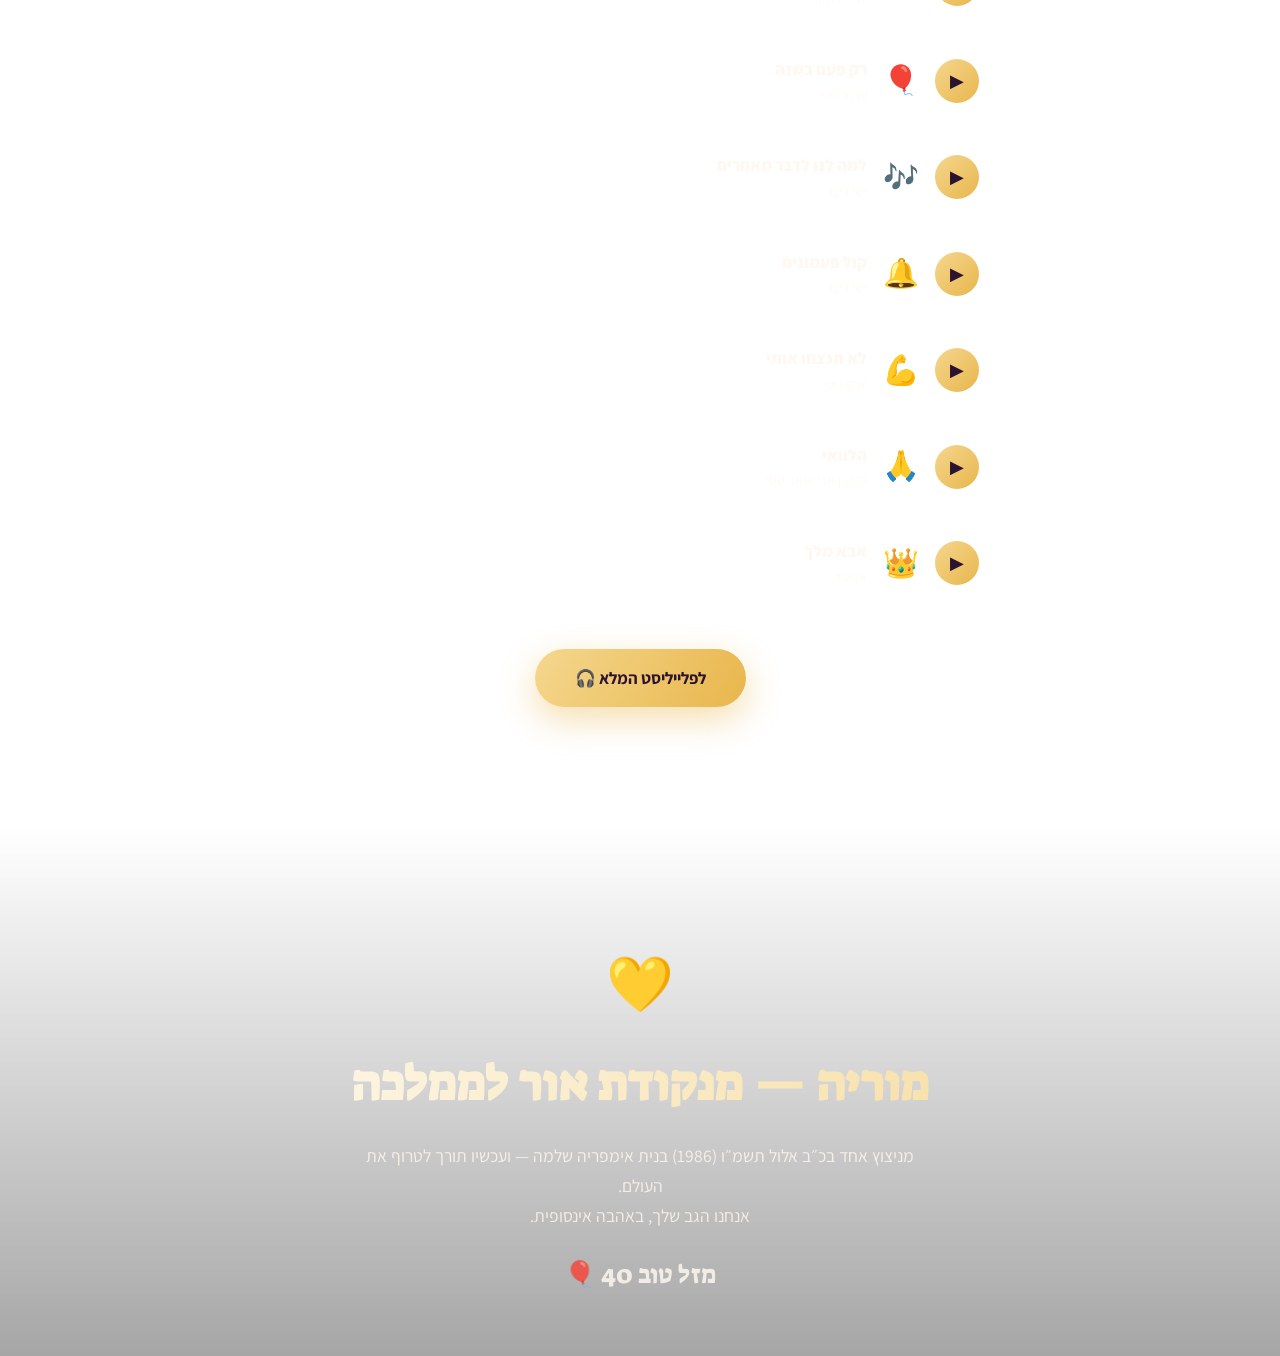
==== commit 03287737: "הוספת שער ספירה לאחור לדף הראשי — נפתח היום ב-17:00 + כפתור 'מתחילים בכל זאת'" ====
--- a/index.html
+++ b/index.html
@@ -29,9 +29,61 @@
       0%, 100% { text-shadow: 0 0 16px rgba(255, 214, 120, .45), 0 2px 4px rgba(0, 0, 0, .22); }
       50%      { text-shadow: 0 0 30px rgba(255, 224, 150, .8), 0 2px 6px rgba(0, 0, 0, .25); }
     }
+
+    /* ===== שער ספירה לאחור — נפתח היום ב-17:00 ===== */
+    body.gate-locked { overflow: hidden; }
+    #gate-overlay {
+      position: fixed; inset: 0; z-index: 9999;
+      display: flex; flex-direction: column; align-items: center; justify-content: center;
+      text-align: center; padding: 24px;
+      background:
+        radial-gradient(1200px 600px at 50% -10%, rgba(255, 214, 120, .18), transparent 60%),
+        linear-gradient(160deg, #2a1250 0%, #3d1a63 45%, #5a2247 100%);
+      color: #fff; overflow: hidden;
+      transition: opacity .7s ease, visibility .7s ease;
+    }
+    #gate-overlay.hidden { opacity: 0; visibility: hidden; pointer-events: none; }
+    .gate-crown { font-size: clamp(48px, 12vw, 96px); line-height: 1; filter: drop-shadow(0 6px 16px rgba(0,0,0,.35)); animation: fortyGlow 3.2s ease-in-out infinite; }
+    .gate-eyebrow { margin: 14px 0 4px; letter-spacing: .12em; font-weight: 600; color: #ffe0a3; font-size: clamp(13px, 3.5vw, 16px); }
+    .gate-title { font-family: "Suez One", serif; font-size: clamp(26px, 7vw, 48px); margin: 0 0 6px; }
+    .gate-sub { max-width: 560px; margin: 0 auto 26px; opacity: .9; font-size: clamp(14px, 4vw, 18px); line-height: 1.6; }
+    .gate-countdown { display: flex; gap: clamp(8px, 3vw, 20px); justify-content: center; margin-bottom: 30px; }
+    .gate-unit {
+      background: rgba(255, 255, 255, .08); border: 1px solid rgba(255, 214, 120, .35);
+      border-radius: 16px; padding: clamp(10px, 3vw, 18px) clamp(12px, 4vw, 26px);
+      backdrop-filter: blur(6px); min-width: clamp(64px, 20vw, 96px);
+    }
+    .gate-num { font-family: "Heebo", sans-serif; font-weight: 900; font-size: clamp(28px, 9vw, 54px); line-height: 1; color: #ffd678; }
+    .gate-label { margin-top: 8px; font-size: clamp(11px, 3vw, 14px); opacity: .85; }
+    .gate-start {
+      appearance: none; border: 0; cursor: pointer;
+      background: linear-gradient(135deg, #ffd678, #f0a93b);
+      color: #3a1a2e; font-weight: 800; font-size: clamp(15px, 4.2vw, 18px);
+      padding: 14px 30px; border-radius: 999px;
+      box-shadow: 0 10px 26px rgba(240, 169, 59, .4);
+      transition: transform .18s ease, box-shadow .18s ease;
+    }
+    .gate-start:hover { transform: translateY(-2px); box-shadow: 0 14px 32px rgba(240, 169, 59, .55); }
+    .gate-note { margin-top: 14px; font-size: 13px; opacity: .7; }
+    @media (prefers-reduced-motion: reduce) { .gate-crown { animation: none; } }
   </style>
 </head>
 <body>
+  <!-- שער ספירה לאחור — נפתח היום ב-17:00 -->
+  <div id="gate-overlay" role="dialog" aria-label="ספירה לאחור לפתיחת החגיגה">
+    <div class="gate-crown">👑</div>
+    <p class="gate-eyebrow">מנקודת אור לממלכה ✨</p>
+    <h1 class="gate-title">כמעט מתחילים לחגוג 40!</h1>
+    <p class="gate-sub">האתר ייפתח באופן רשמי היום בשעה 17:00 💛<br />עוד רגע קטן והמסע מתחיל...</p>
+    <div class="gate-countdown" id="gate-countdown">
+      <div class="gate-unit"><div class="gate-num" id="gate-h">00</div><div class="gate-label">שעות</div></div>
+      <div class="gate-unit"><div class="gate-num" id="gate-m">00</div><div class="gate-label">דקות</div></div>
+      <div class="gate-unit"><div class="gate-num" id="gate-s">00</div><div class="gate-label">שניות</div></div>
+    </div>
+    <button type="button" class="gate-start" id="gate-start">מתחילים בכל זאת ✨</button>
+    <p class="gate-note">לא רוצים לחכות? אפשר להיכנס כבר עכשיו</p>
+  </div>
+
   <!-- רקע חלקיקים / קונפטי -->
   <canvas id="confetti-canvas" aria-hidden="true"></canvas>
 
@@ -125,6 +177,52 @@
 
   <script src="assets/js/data.js"></script>
   <script src="assets/js/main.js"></script>
+  <script>
+    /* שער ספירה לאחור — נפתח אוטומטית היום ב-17:00, או בלחיצה על "מתחילים בכל זאת" */
+    (function () {
+      var overlay = document.getElementById("gate-overlay");
+      if (!overlay) return;
+      var STORAGE_KEY = "gateOpened";
+
+      // יעד: היום בשעה 17:00 (שעון מקומי)
+      var target = new Date();
+      target.setHours(17, 0, 0, 0);
+
+      var alreadyOpen = localStorage.getItem(STORAGE_KEY) === "1";
+      var timeUp = Date.now() >= target.getTime();
+
+      function openSite(remember) {
+        if (remember) { try { localStorage.setItem(STORAGE_KEY, "1"); } catch (e) {} }
+        overlay.classList.add("hidden");
+        document.body.classList.remove("gate-locked");
+        clearInterval(timer);
+        setTimeout(function () { if (overlay.parentNode) overlay.parentNode.removeChild(overlay); }, 800);
+      }
+
+      if (alreadyOpen || timeUp) { openSite(false); return; }
+
+      document.body.classList.add("gate-locked");
+
+      var hEl = document.getElementById("gate-h");
+      var mEl = document.getElementById("gate-m");
+      var sEl = document.getElementById("gate-s");
+      var pad = function (n) { return (n < 10 ? "0" : "") + n; };
+
+      function tick() {
+        var diff = target.getTime() - Date.now();
+        if (diff <= 0) { openSite(true); return; }
+        var totalSec = Math.floor(diff / 1000);
+        hEl.textContent = pad(Math.floor(totalSec / 3600));
+        mEl.textContent = pad(Math.floor((totalSec % 3600) / 60));
+        sEl.textContent = pad(totalSec % 60);
+      }
+
+      var timer = setInterval(tick, 1000);
+      tick();
+
+      document.getElementById("gate-start").addEventListener("click", function () { openSite(true); });
+    })();
+  </script>
   <a href="https://wa.me/?text=🎉%20מוריה%20חוגגת%2040%20💛%20https://davidhaiintel.github.io/David-Hai-Cohen/index.html" target="_blank" rel="noopener" aria-label="שתף בוואטסאפ" title="שתף בוואטסאפ" style="position:fixed;bottom:88px;left:22px;z-index:61;width:52px;height:52px;border-radius:50%;background:#25D366;display:flex;align-items:center;justify-content:center;box-shadow:0 8px 22px rgba(0,0,0,.28);text-decoration:none;font-size:27px">💬</a>
 </body>
 </html>
--- a/assets/css/style.css
+++ b/assets/css/style.css
@@ -247,6 +247,16 @@
   color: var(--gold-soft); text-align: center;
   background: linear-gradient(135deg, rgba(232,182,76,0.14), rgba(232,182,76,0.06));
 }
+.tl-audio {
+  margin-top: 14px; border-radius: 16px; overflow: hidden;
+  border: 1px solid var(--glass-brd); background: rgba(0,0,0,0.35);
+  box-shadow: 0 10px 26px rgba(0,0,0,0.4); padding: 14px;
+}
+.tl-audio-cap {
+  font-size: 0.92rem; font-weight: 700; color: var(--gold-soft);
+  text-align: center; margin-bottom: 10px;
+}
+.tl-audio audio { display: block; width: 100%; }
 .tl-item.finale .tl-card { border-color: var(--gold); box-shadow: 0 0 50px rgba(232,182,76,0.4); }
 
 /* כותרות מעבר במסע (יום/לילה/ניצוץ) */
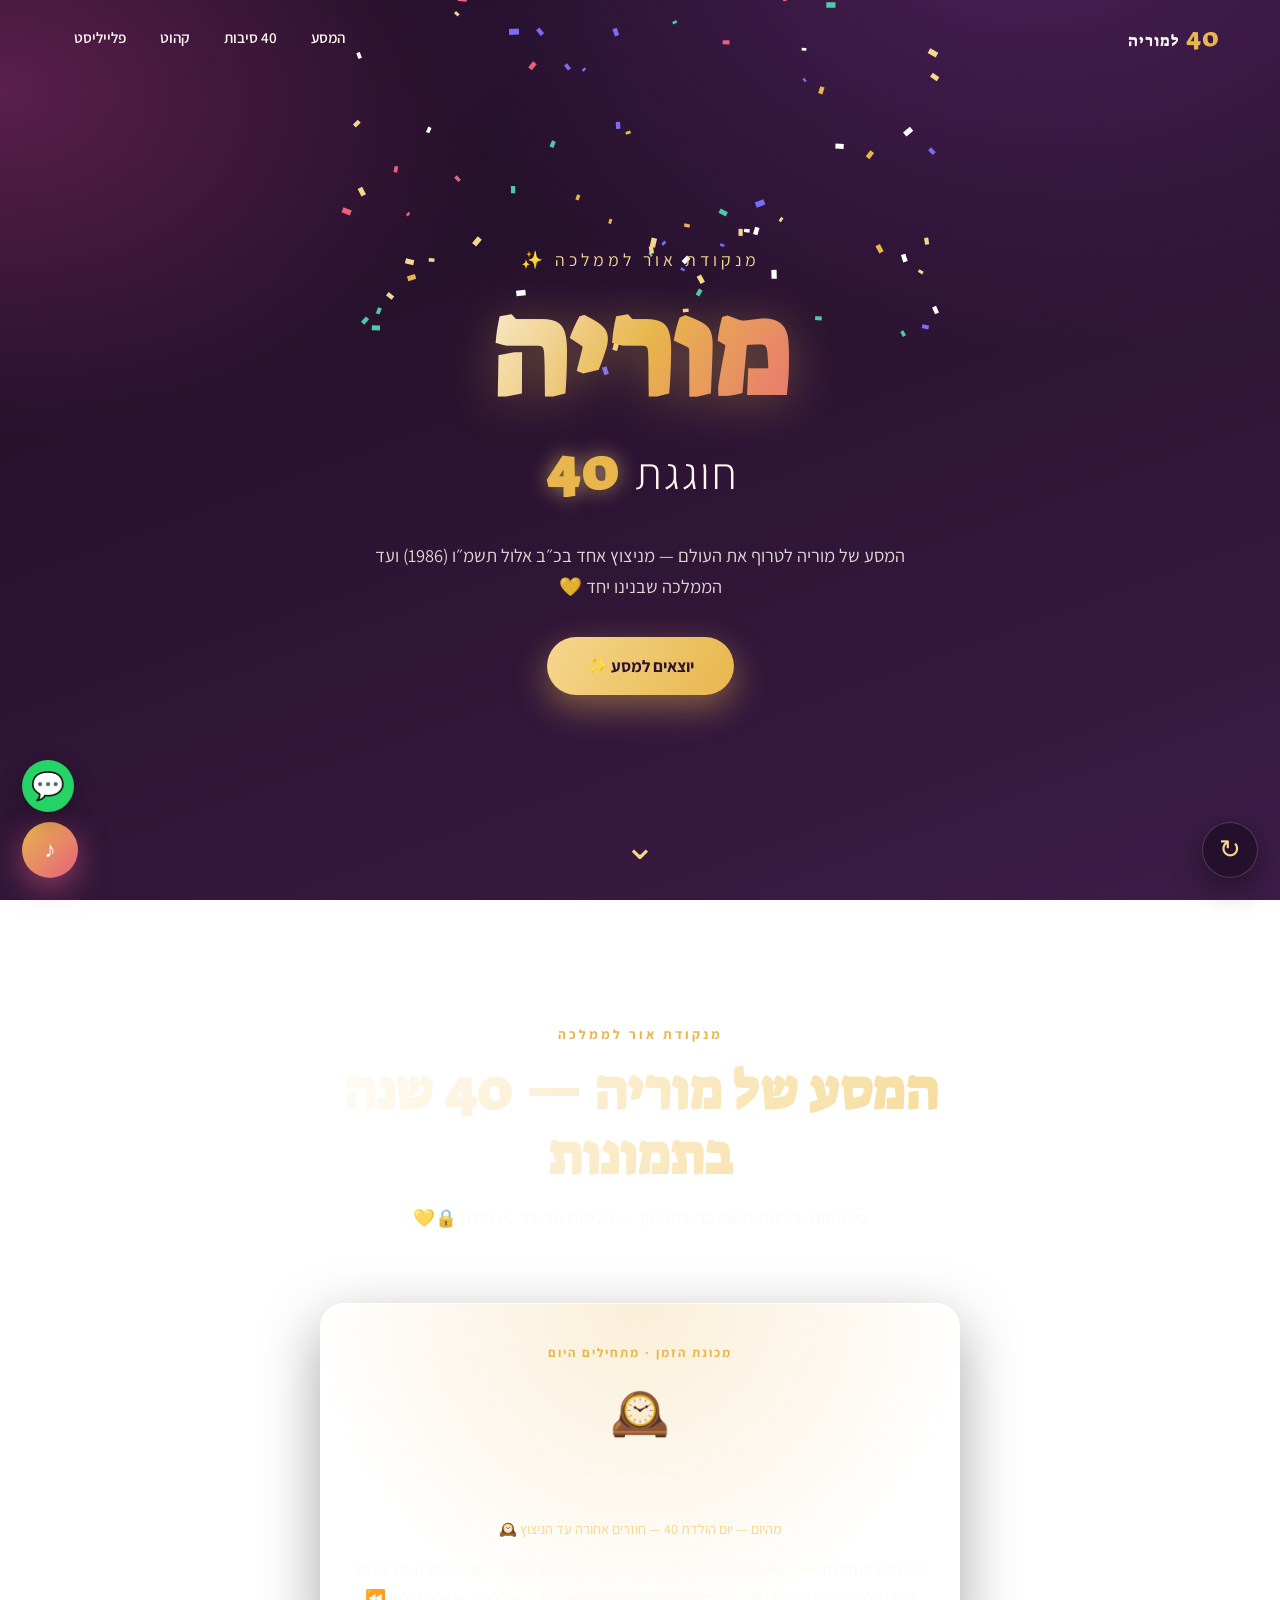
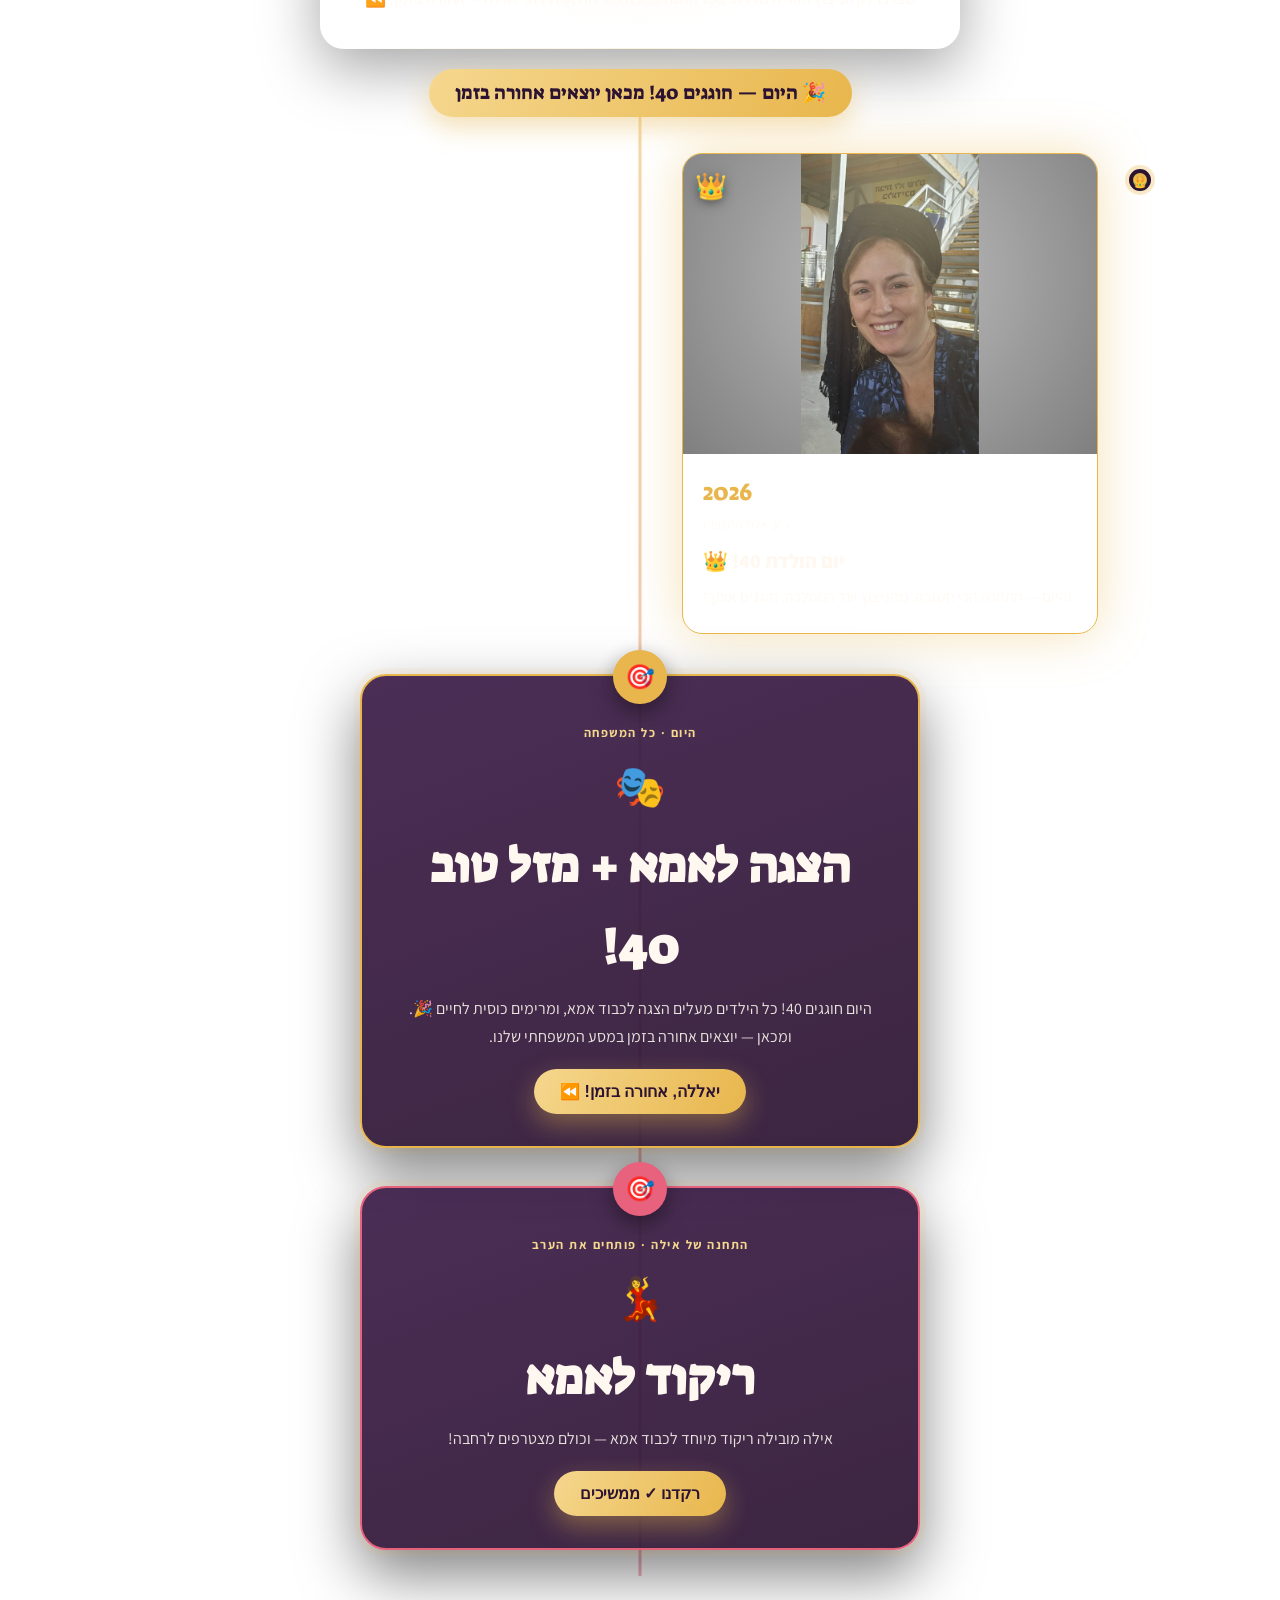
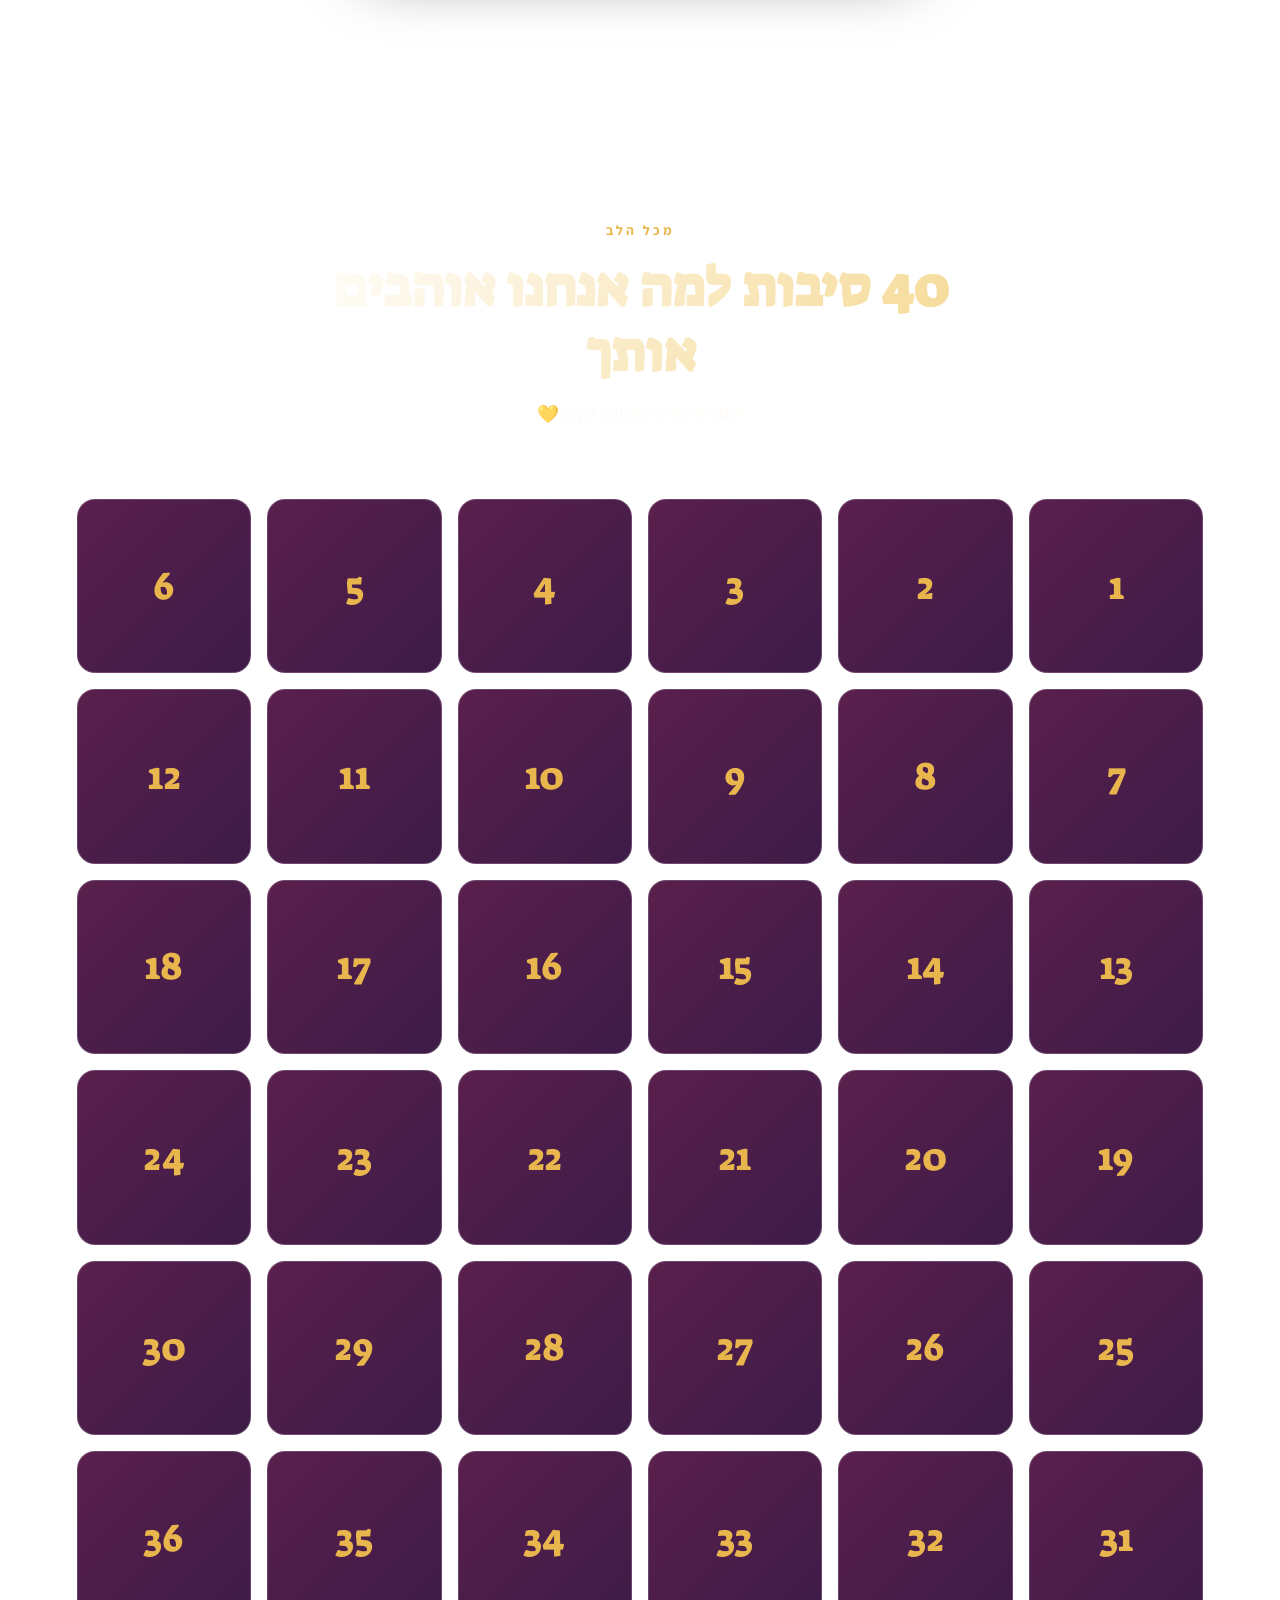
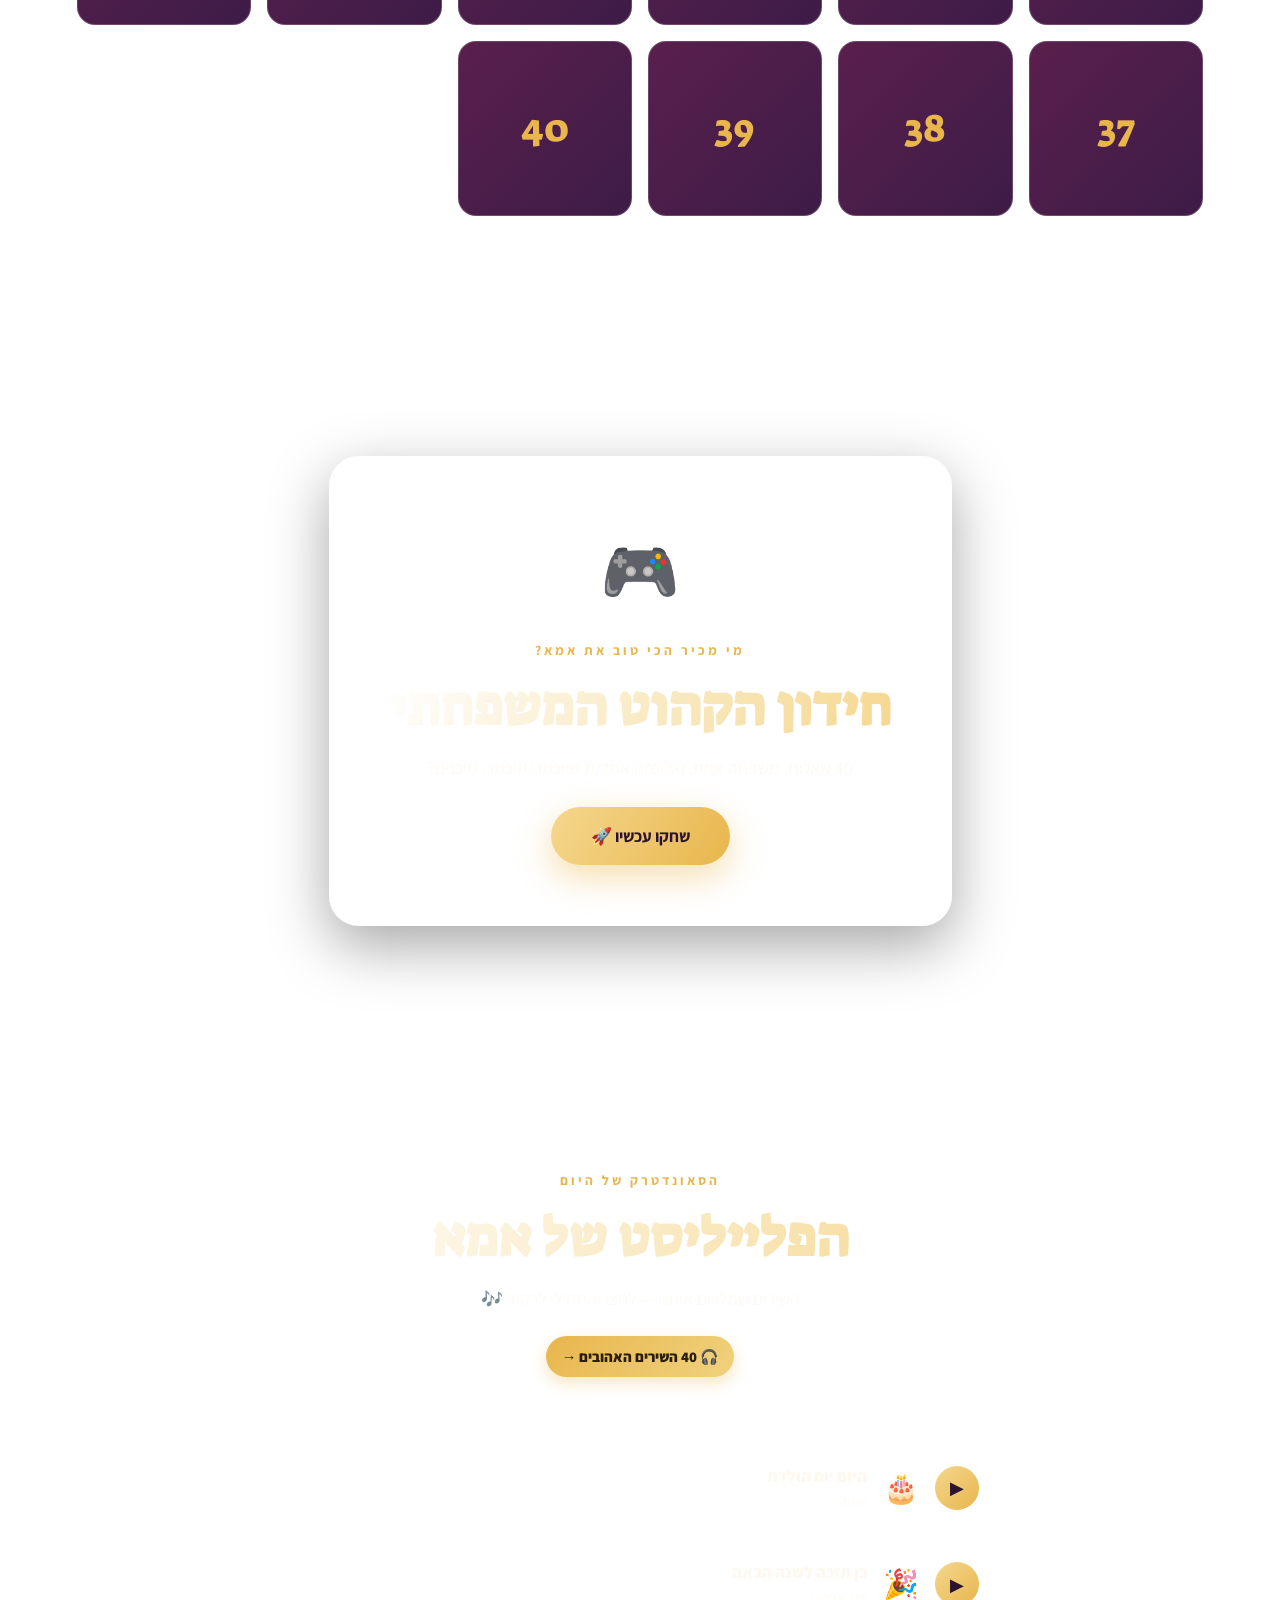
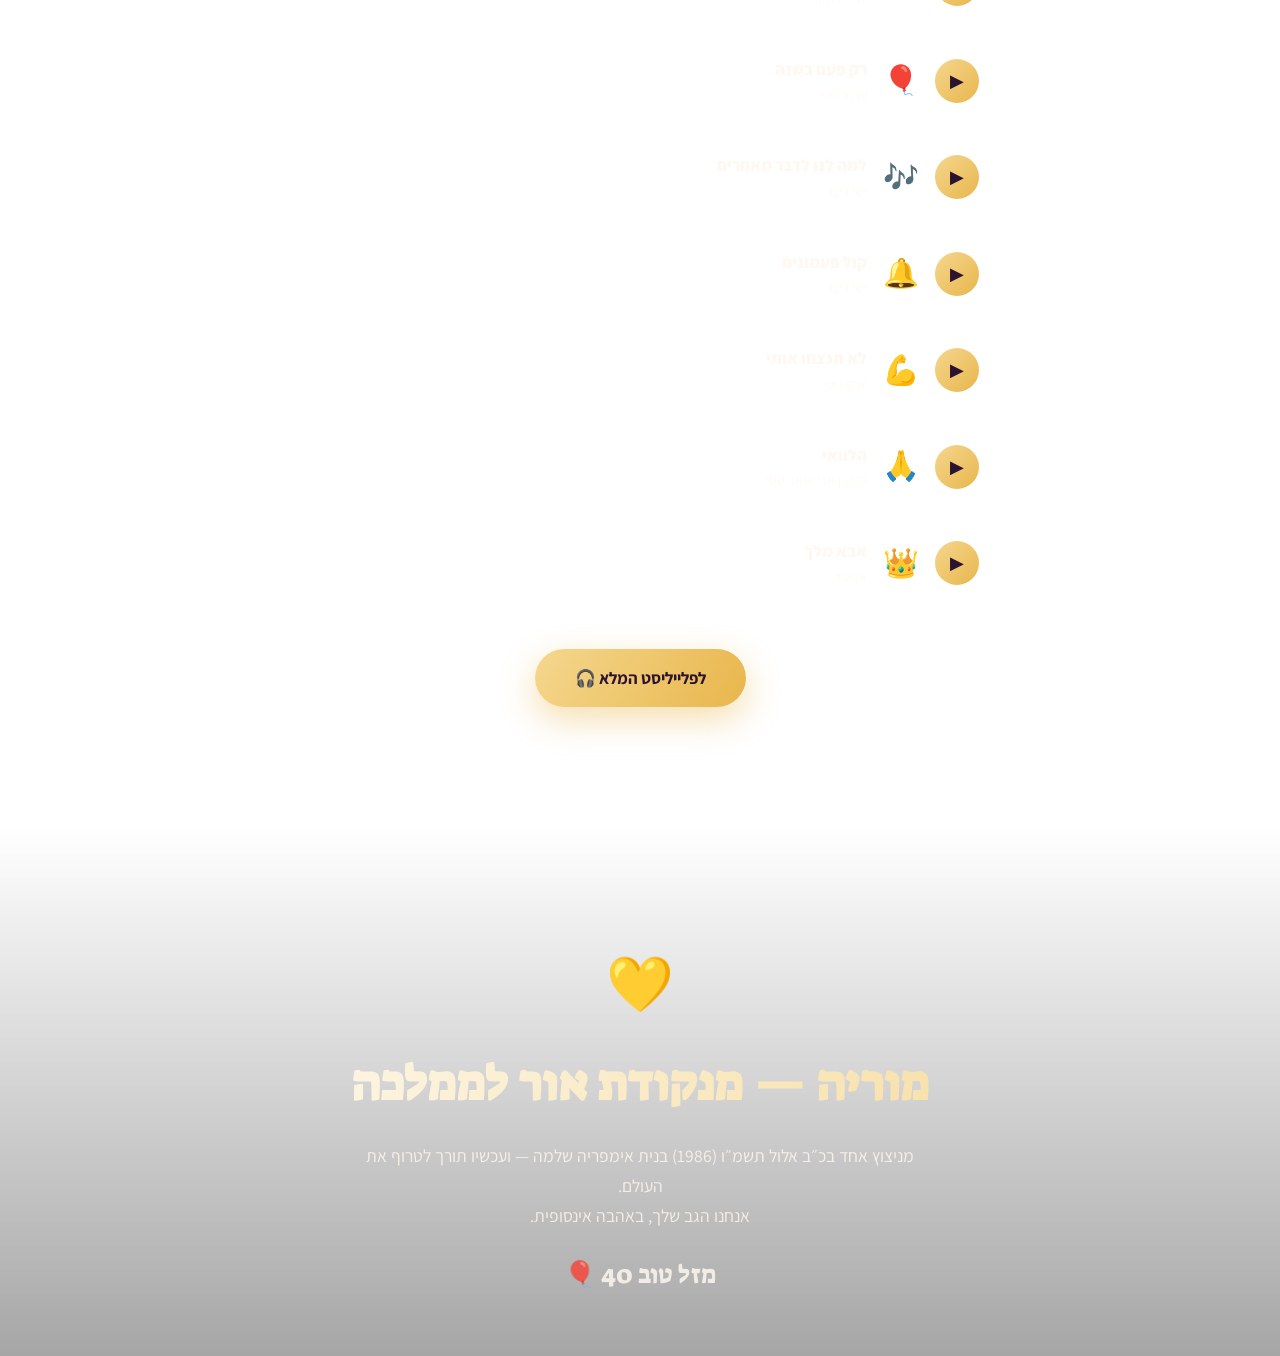
==== commit bd867ae2: "כניסה מוקדמת ('מתחילים בכל זאת') דורשת סיסמה 00000" ====
--- a/index.html
+++ b/index.html
@@ -220,7 +220,15 @@
       var timer = setInterval(tick, 1000);
       tick();
 
-      document.getElementById("gate-start").addEventListener("click", function () { openSite(true); });
+      document.getElementById("gate-start").addEventListener("click", function () {
+        var pass = prompt("להתחלה מוקדמת יש להזין סיסמה:");
+        if (pass === null) return;
+        if (pass.trim() === "00000") {
+          openSite(true);
+        } else {
+          alert("סיסמה שגויה 🙈 נסו שוב או המתינו לספירה לאחור.");
+        }
+      });
     })();
   </script>
   <a href="https://wa.me/?text=🎉%20מוריה%20חוגגת%2040%20💛%20https://davidhaiintel.github.io/David-Hai-Cohen/index.html" target="_blank" rel="noopener" aria-label="שתף בוואטסאפ" title="שתף בוואטסאפ" style="position:fixed;bottom:88px;left:22px;z-index:61;width:52px;height:52px;border-radius:50%;background:#25D366;display:flex;align-items:center;justify-content:center;box-shadow:0 8px 22px rgba(0,0,0,.28);text-decoration:none;font-size:27px">💬</a>
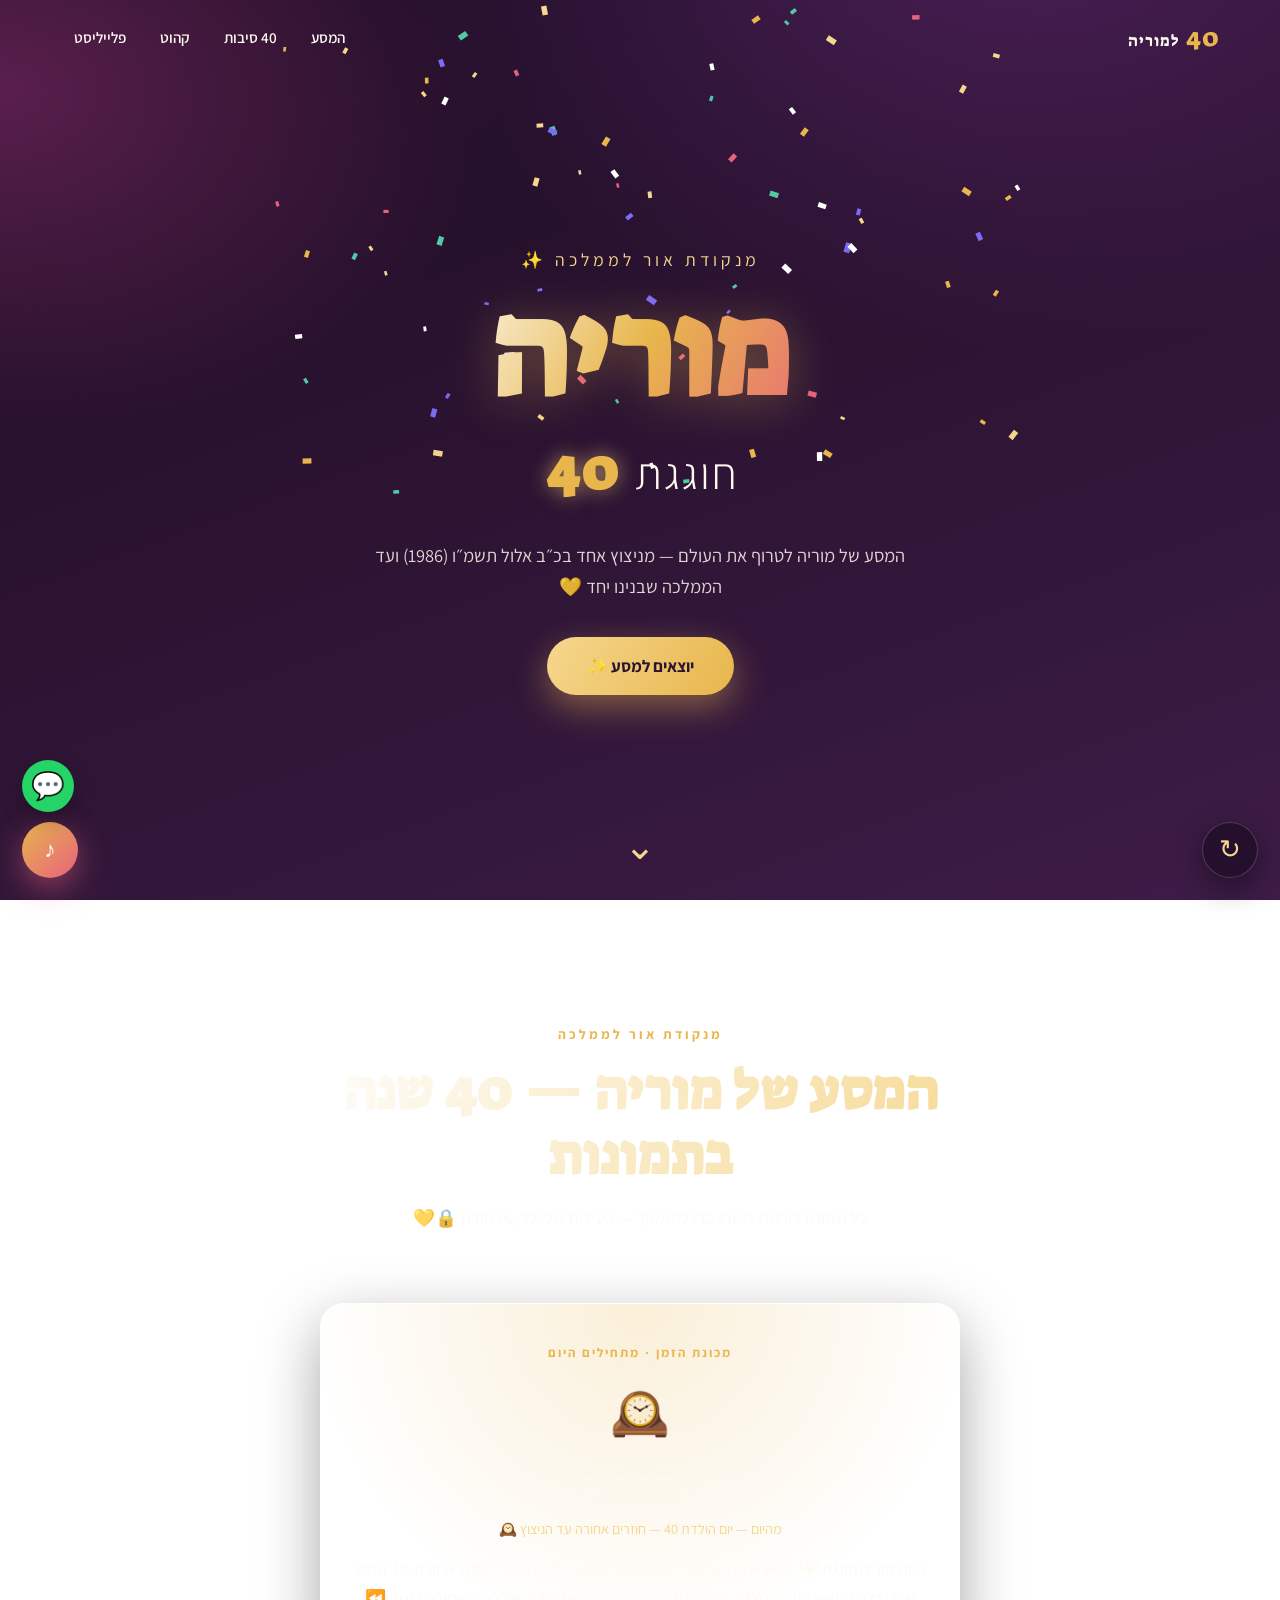
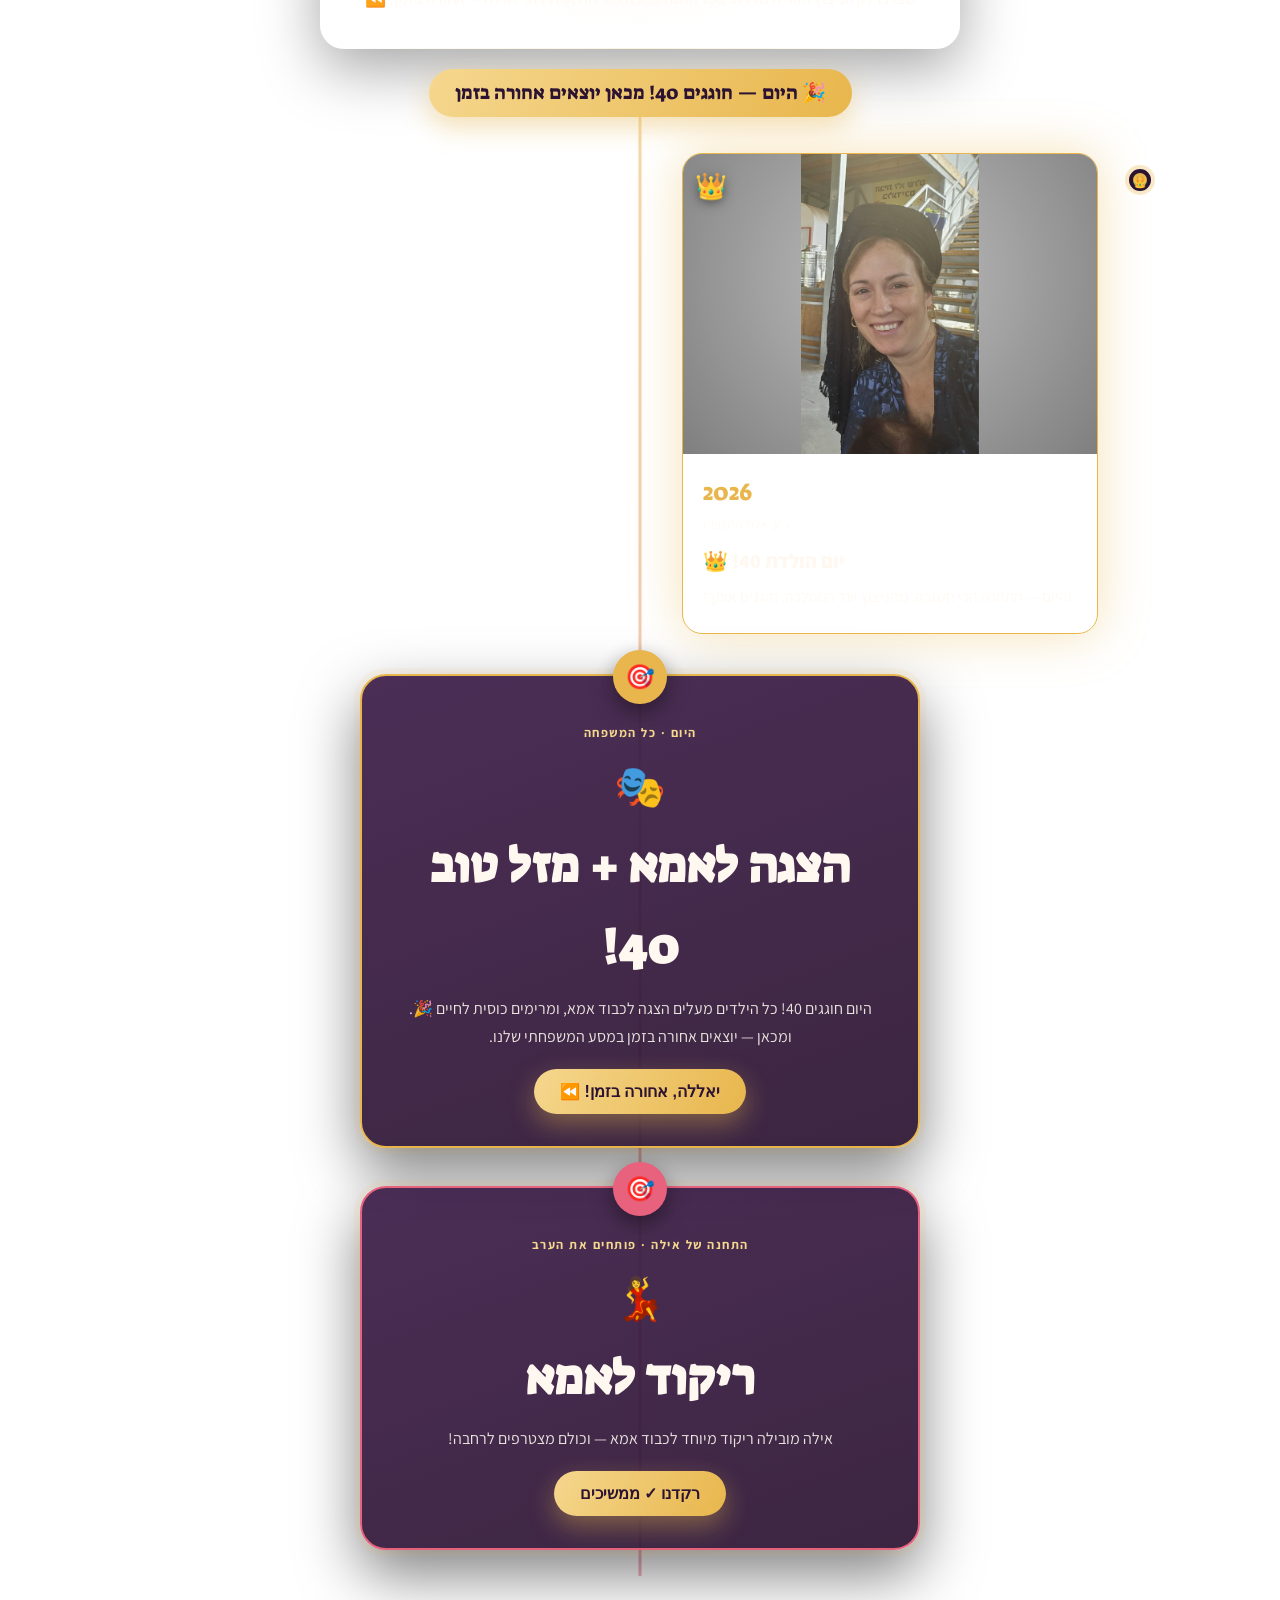
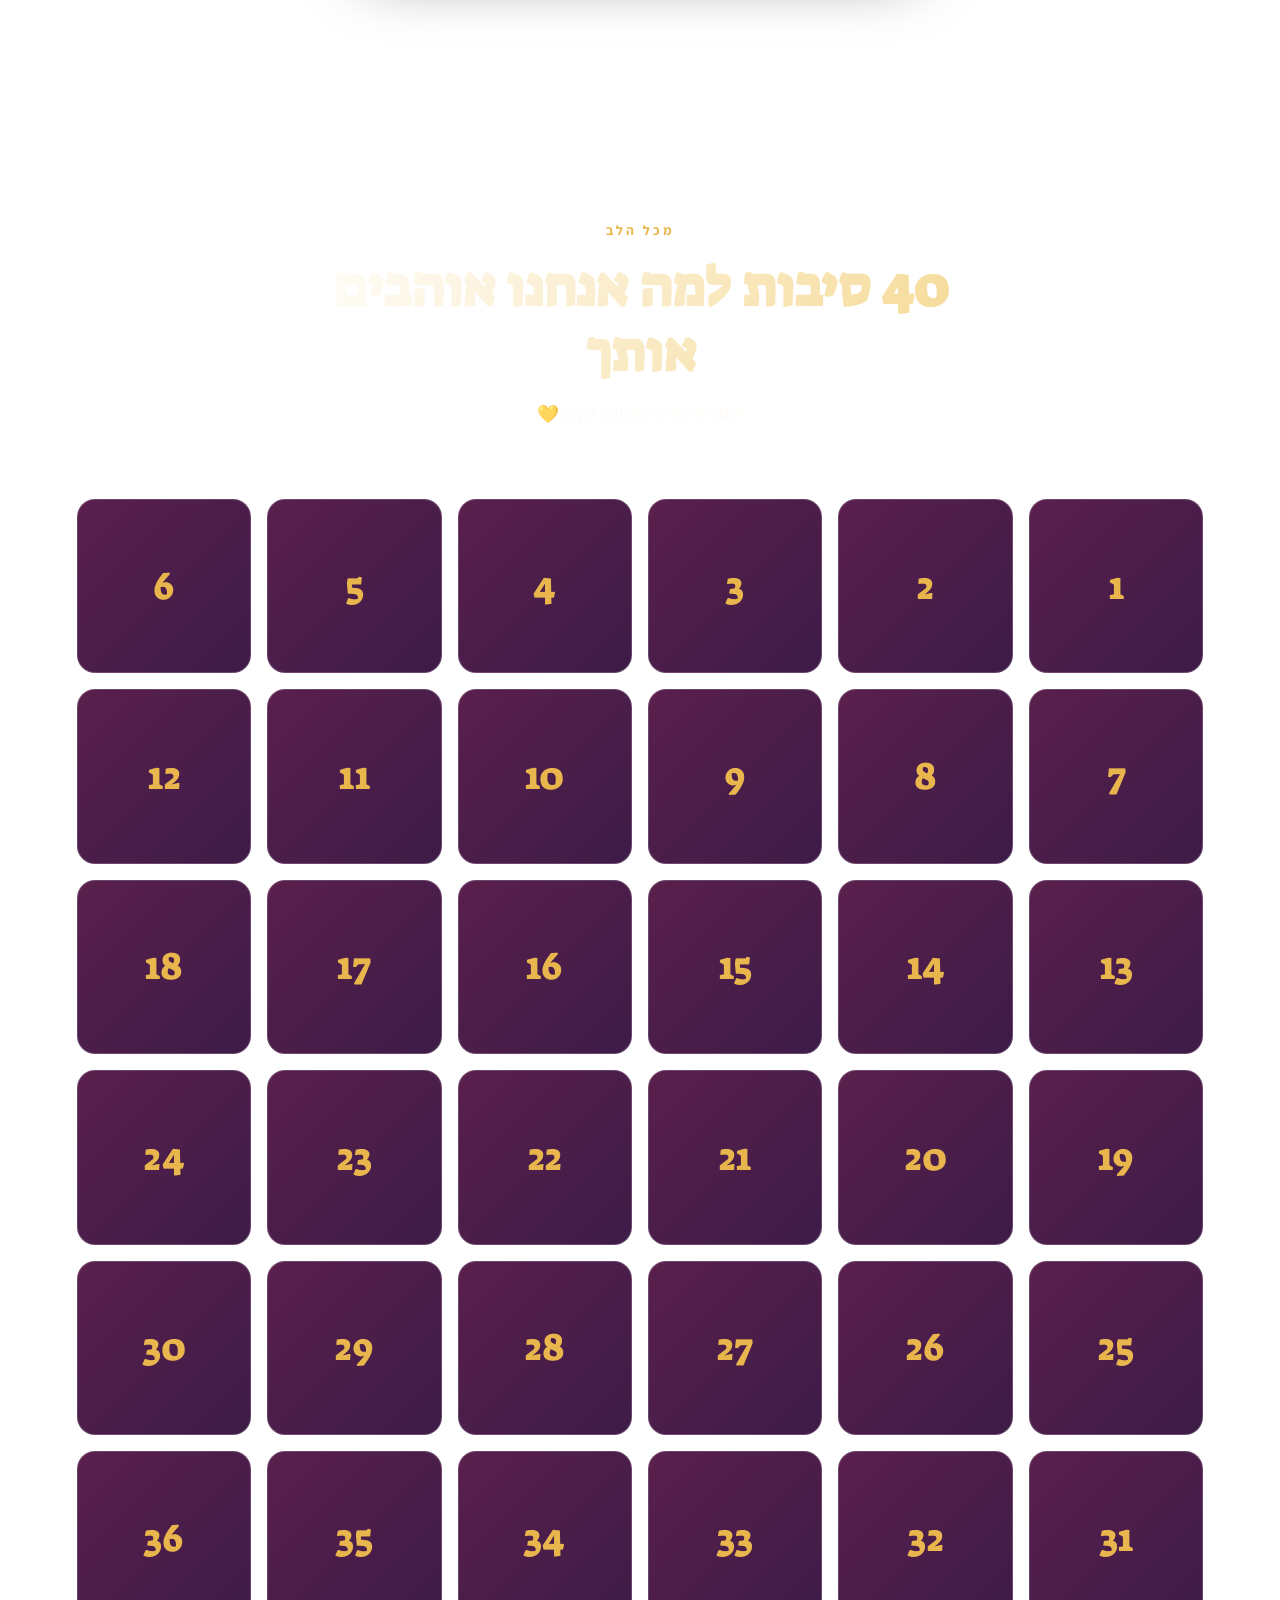
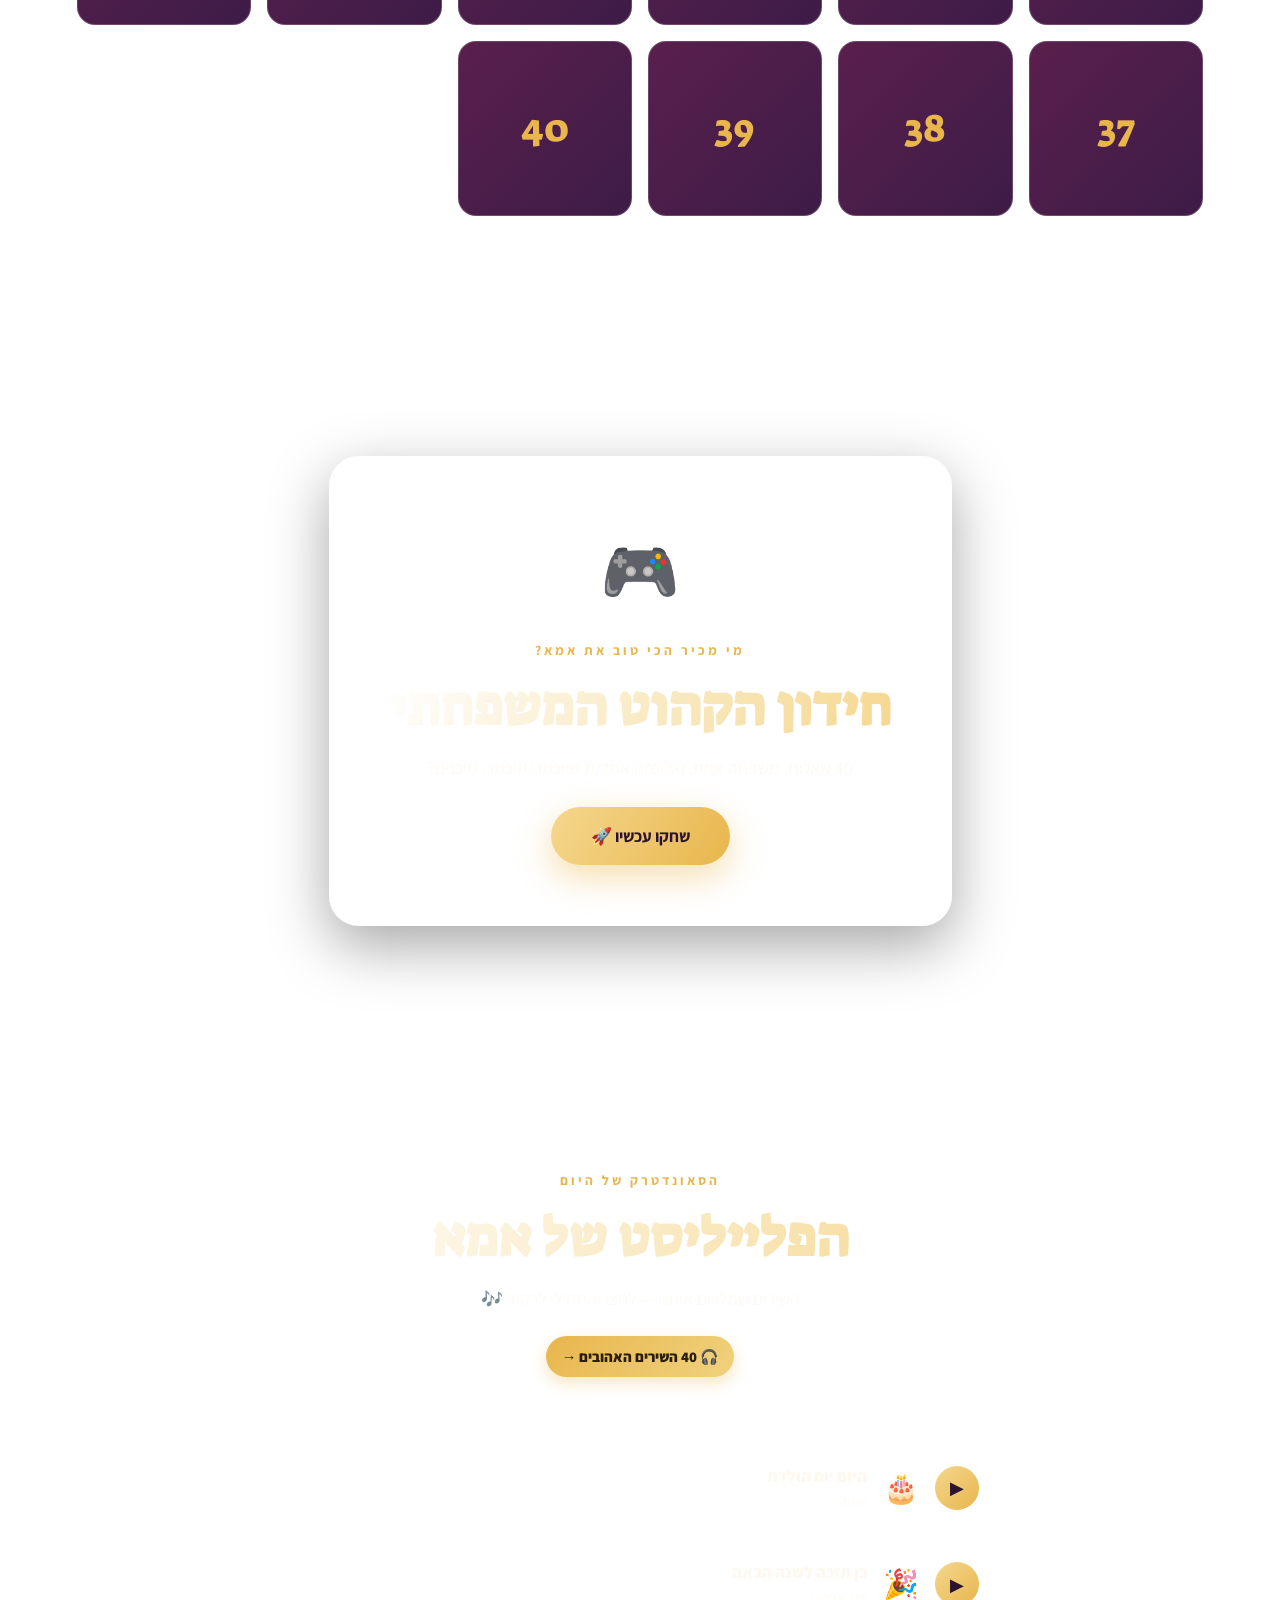
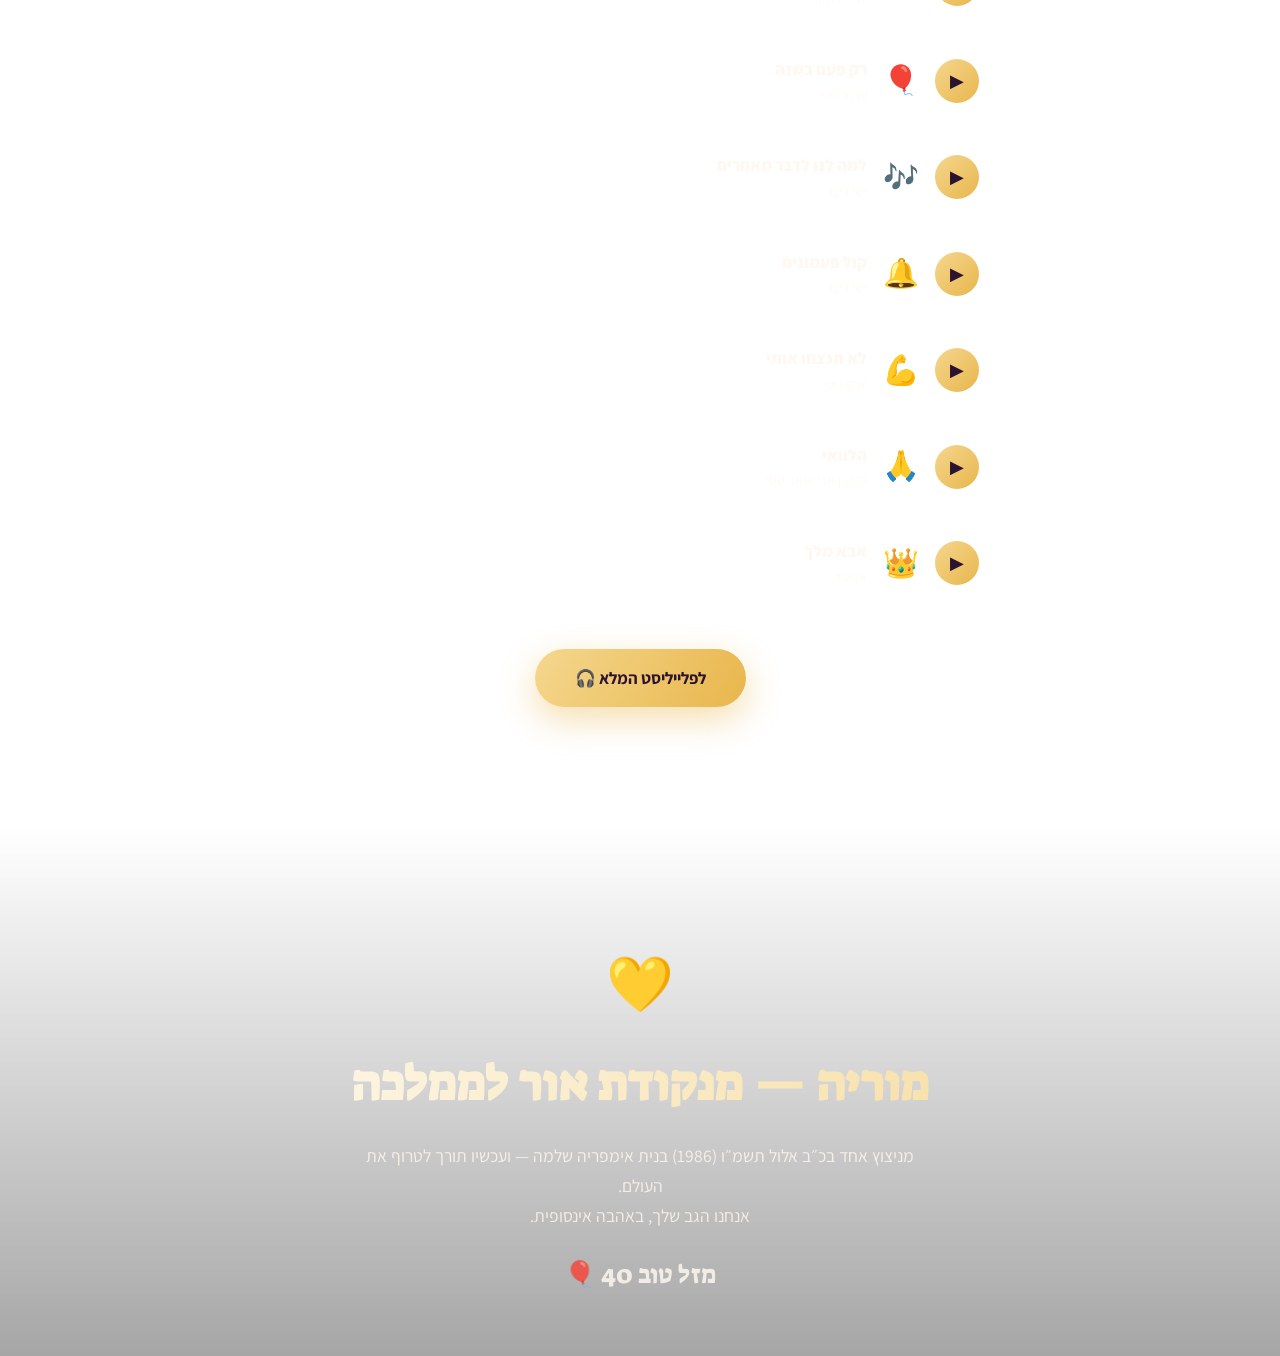
==== commit b215ac68: "לפני 17:00 הספירה לאחור חוזרת בכל רענון (הכניסה המוקדמת לא נשמרת)" ====
--- a/index.html
+++ b/index.html
@@ -182,24 +182,22 @@
     (function () {
       var overlay = document.getElementById("gate-overlay");
       if (!overlay) return;
-      var STORAGE_KEY = "gateOpened";
 
       // יעד: היום בשעה 17:00 (שעון מקומי)
       var target = new Date();
       target.setHours(17, 0, 0, 0);
 
-      var alreadyOpen = localStorage.getItem(STORAGE_KEY) === "1";
       var timeUp = Date.now() >= target.getTime();
 
-      function openSite(remember) {
-        if (remember) { try { localStorage.setItem(STORAGE_KEY, "1"); } catch (e) {} }
+      function openSite() {
         overlay.classList.add("hidden");
         document.body.classList.remove("gate-locked");
         clearInterval(timer);
         setTimeout(function () { if (overlay.parentNode) overlay.parentNode.removeChild(overlay); }, 800);
       }
 
-      if (alreadyOpen || timeUp) { openSite(false); return; }
+      // לפני 17:00 הספירה חוזרת בכל רענון (הכניסה המוקדמת תקפה לצפייה הנוכחית בלבד)
+      if (timeUp) { openSite(); return; }
 
       document.body.classList.add("gate-locked");
 
@@ -210,7 +208,7 @@
 
       function tick() {
         var diff = target.getTime() - Date.now();
-        if (diff <= 0) { openSite(true); return; }
+        if (diff <= 0) { openSite(); return; }
         var totalSec = Math.floor(diff / 1000);
         hEl.textContent = pad(Math.floor(totalSec / 3600));
         mEl.textContent = pad(Math.floor((totalSec % 3600) / 60));
@@ -224,7 +222,7 @@
         var pass = prompt("להתחלה מוקדמת יש להזין סיסמה:");
         if (pass === null) return;
         if (pass.trim() === "00000") {
-          openSite(true);
+          openSite();
         } else {
           alert("סיסמה שגויה 🙈 נסו שוב או המתינו לספירה לאחור.");
         }
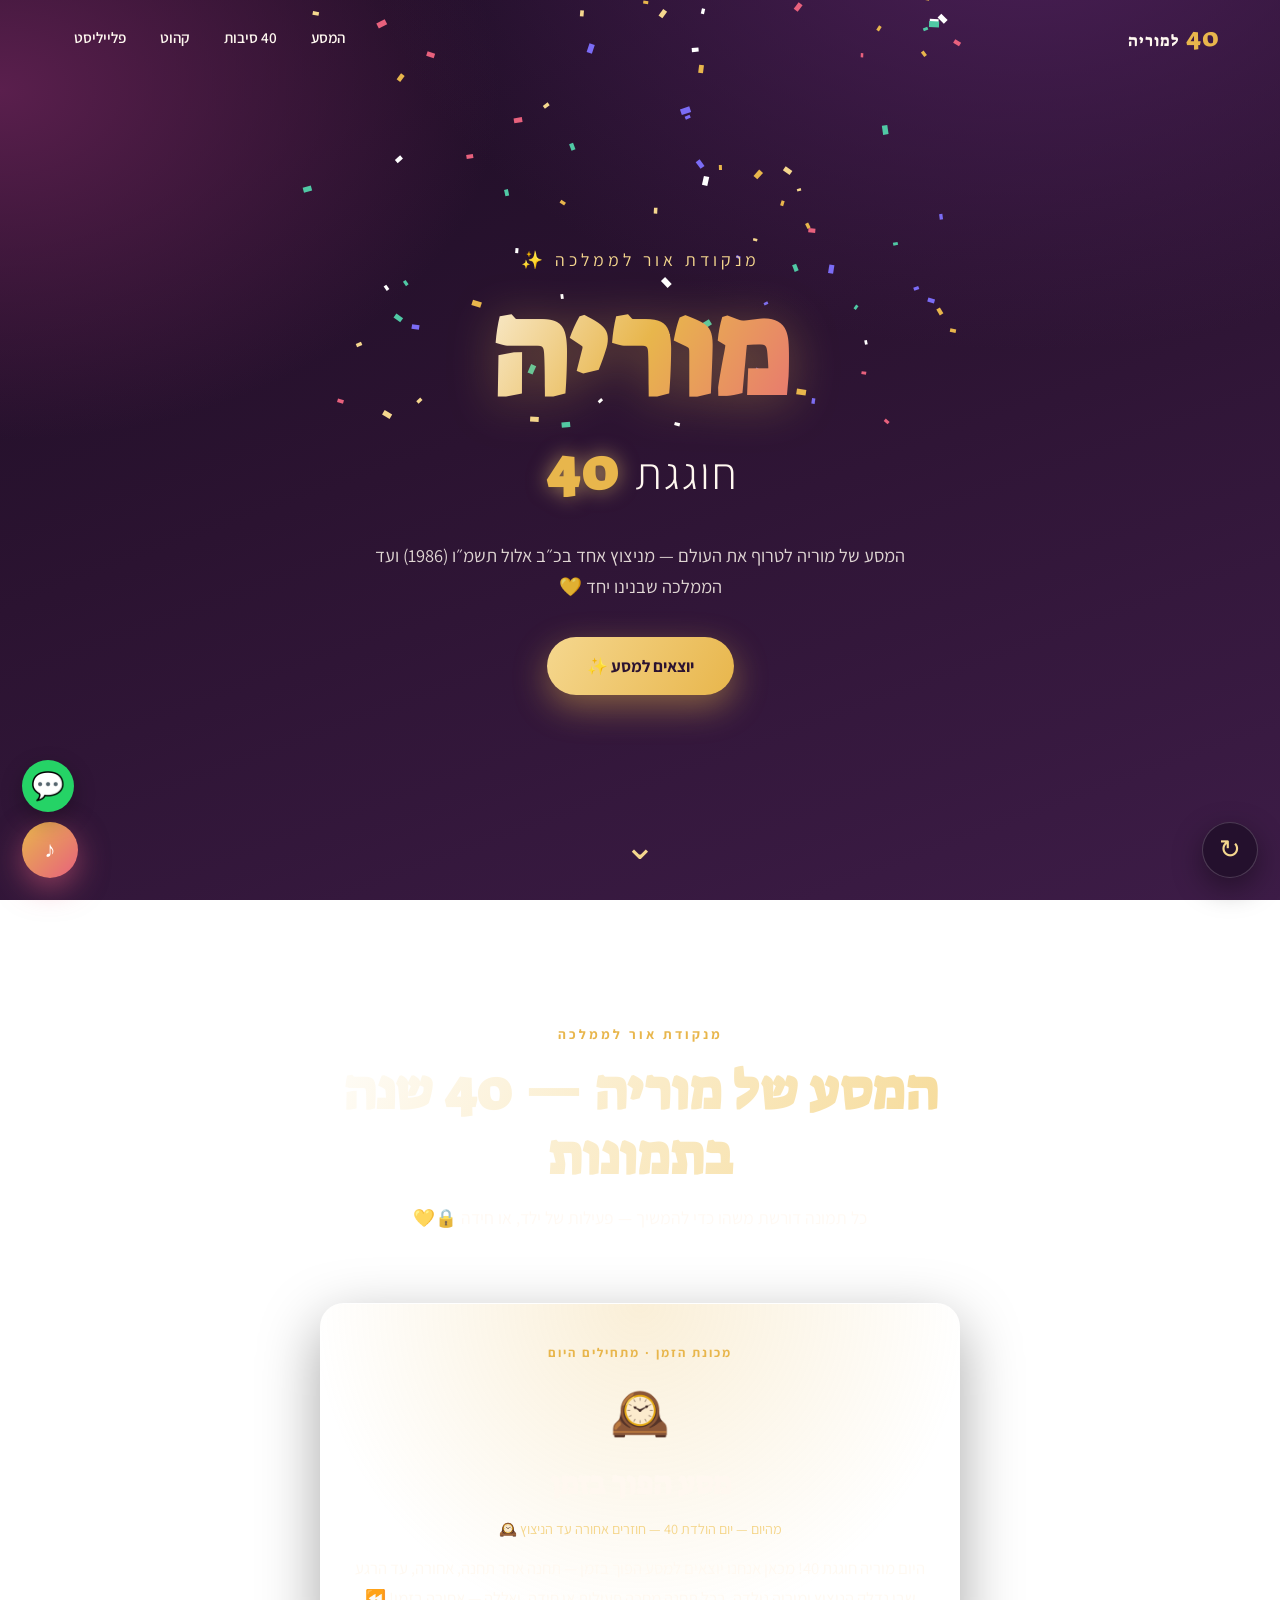
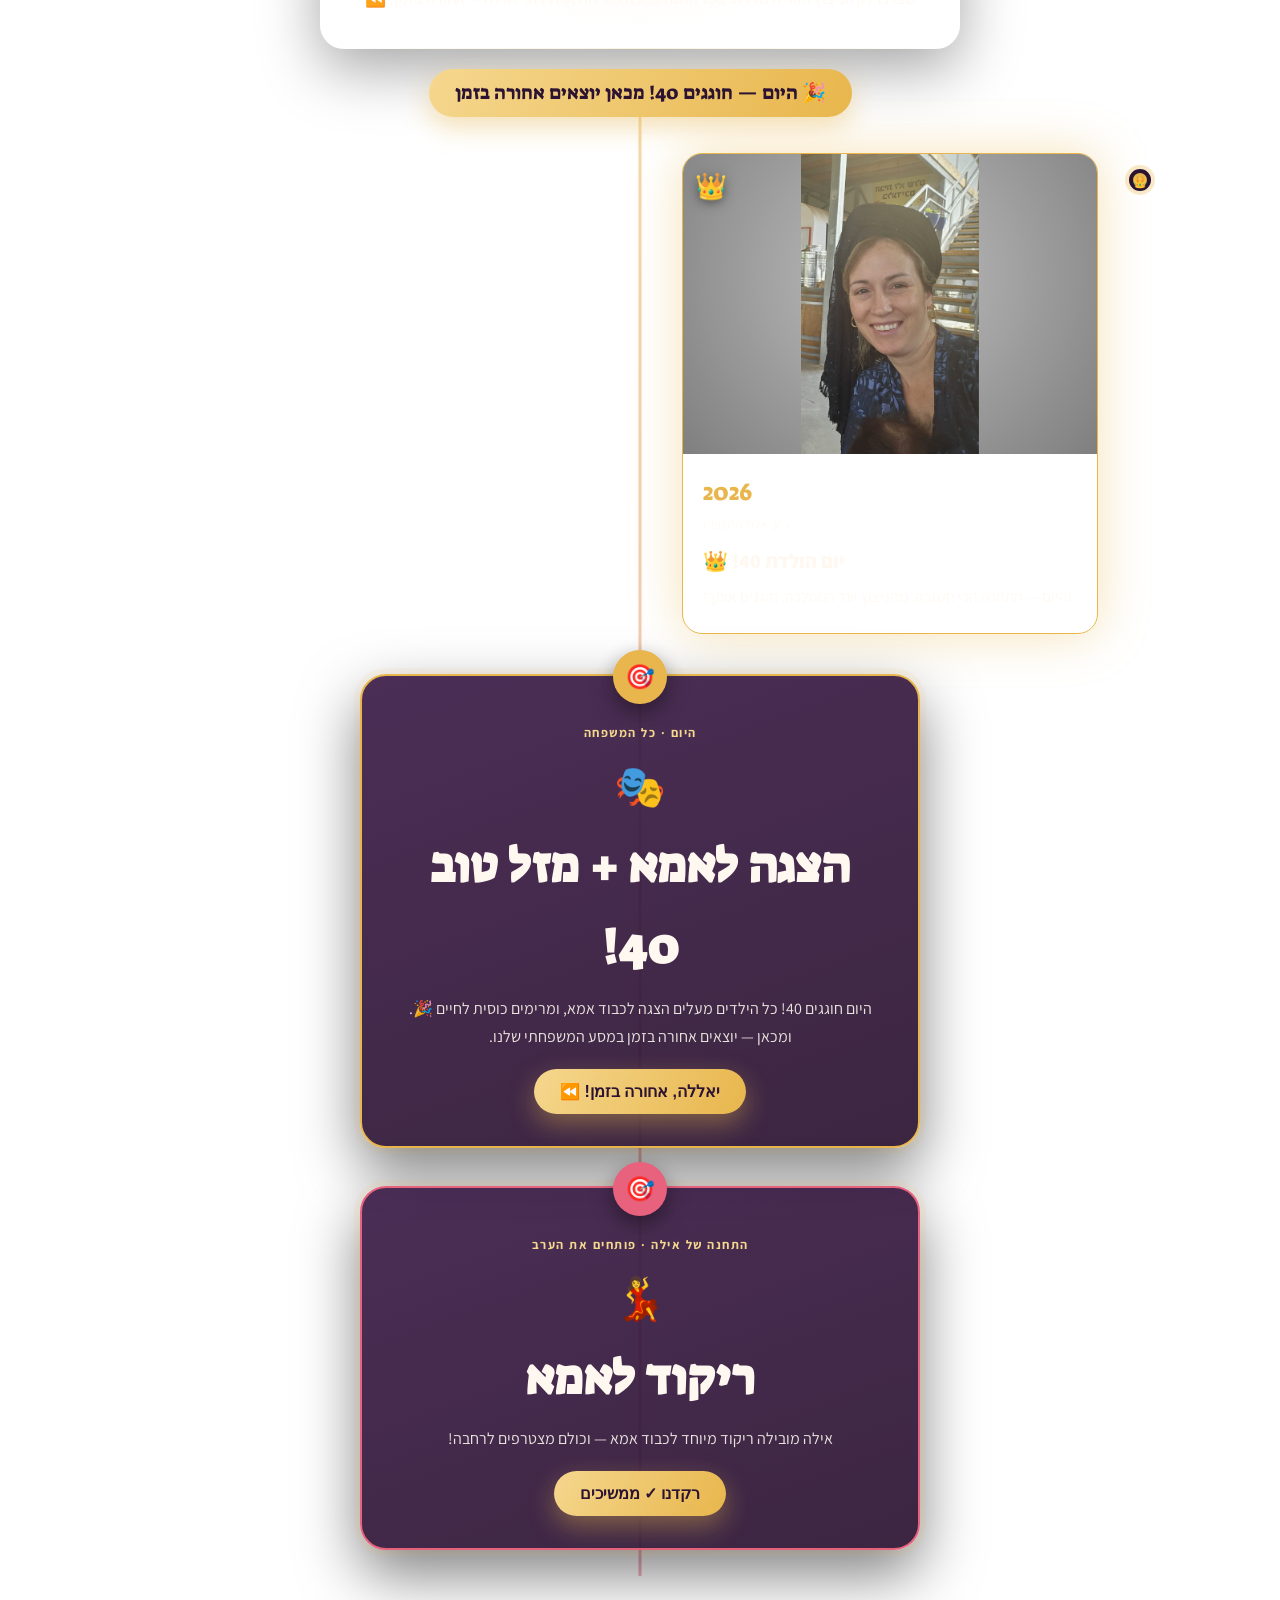
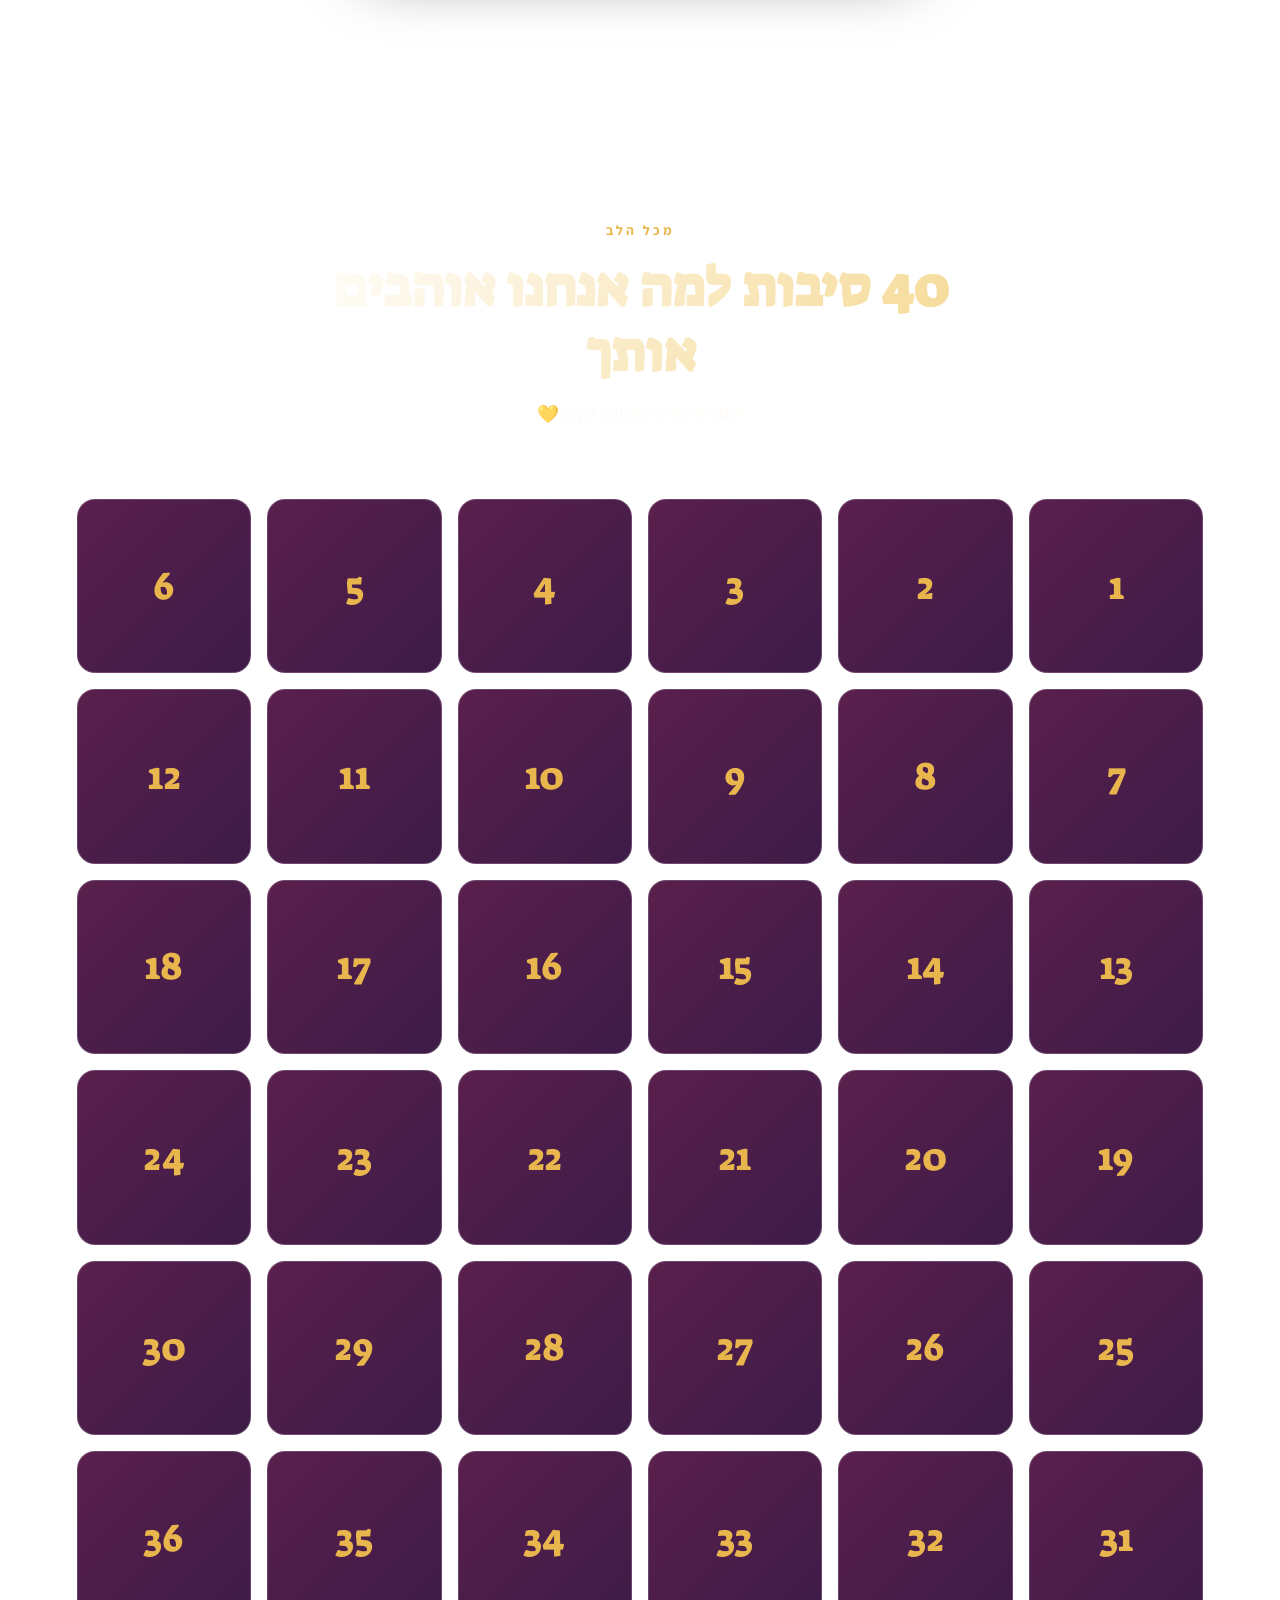
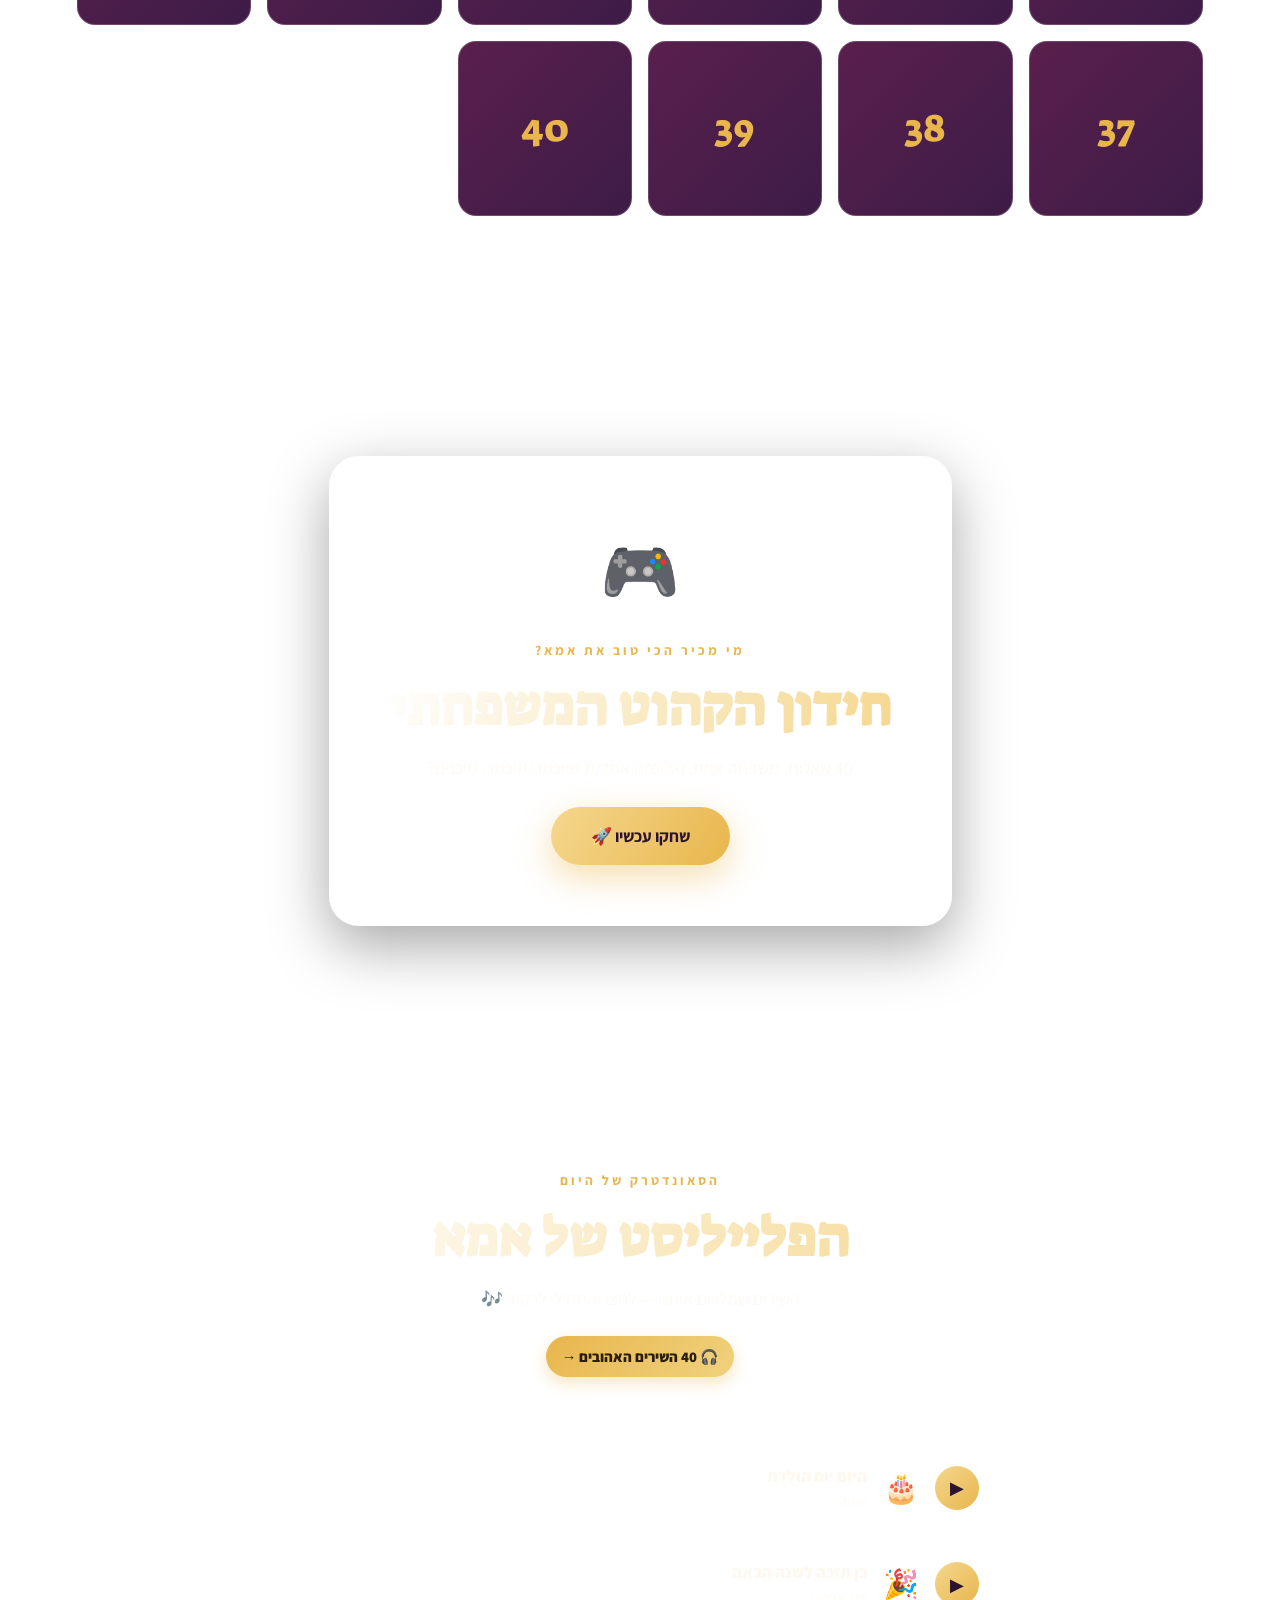
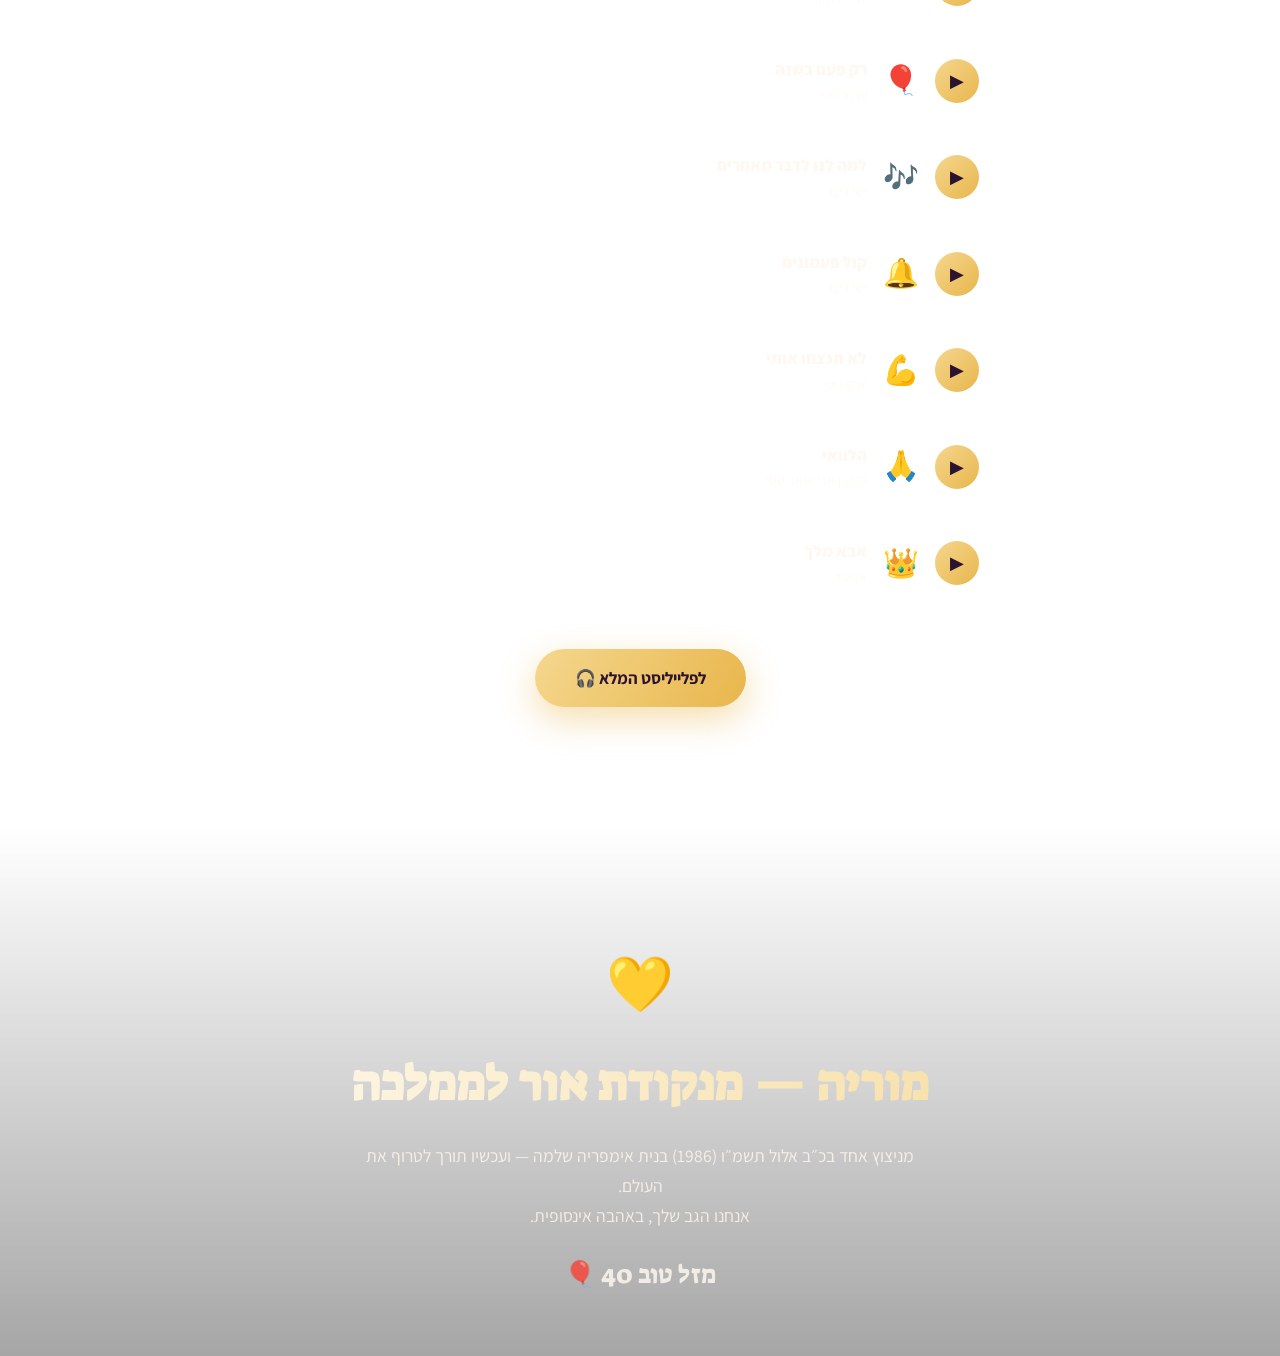
==== commit e48d80f9: "כפתור קטן בשער הספירה שמנגן 'היום יום הולדת' בלופ (הדלקה/כיבוי)" ====
--- a/index.html
+++ b/index.html
@@ -65,12 +65,26 @@
     }
     .gate-start:hover { transform: translateY(-2px); box-shadow: 0 14px 32px rgba(240, 169, 59, .55); }
     .gate-note { margin-top: 14px; font-size: 13px; opacity: .7; }
+    .gate-music {
+      position: absolute; top: 18px; inset-inline-start: 18px;
+      display: inline-flex; align-items: center; gap: 8px;
+      background: rgba(255, 255, 255, .1); border: 1px solid rgba(255, 214, 120, .4);
+      color: #ffe0a3; cursor: pointer; border-radius: 999px;
+      padding: 8px 14px; font-size: 14px; font-weight: 600;
+      backdrop-filter: blur(6px); transition: background .18s ease, transform .18s ease;
+    }
+    .gate-music:hover { background: rgba(255, 255, 255, .18); transform: translateY(-1px); }
+    .gate-music.playing { background: linear-gradient(135deg, #ffd678, #f0a93b); color: #3a1a2e; border-color: transparent; }
+    .gate-music .gm-icon { font-size: 16px; line-height: 1; }
     @media (prefers-reduced-motion: reduce) { .gate-crown { animation: none; } }
   </style>
 </head>
 <body>
   <!-- שער ספירה לאחור — נפתח היום ב-17:00 -->
   <div id="gate-overlay" role="dialog" aria-label="ספירה לאחור לפתיחת החגיגה">
+    <button type="button" class="gate-music" id="gate-music" aria-pressed="false" title="נגן/כבה את השיר 'היום יום הולדת'">
+      <span class="gm-icon">♪</span><span class="gm-text">נגנו את השיר</span>
+    </button>
     <div class="gate-crown">👑</div>
     <p class="gate-eyebrow">מנקודת אור לממלכה ✨</p>
     <h1 class="gate-title">כמעט מתחילים לחגוג 40!</h1>
@@ -190,6 +204,7 @@
       var timeUp = Date.now() >= target.getTime();
 
       function openSite() {
+        stopMusic();
         overlay.classList.add("hidden");
         document.body.classList.remove("gate-locked");
         clearInterval(timer);
@@ -227,6 +242,64 @@
           alert("סיסמה שגויה 🙈 נסו שוב או המתינו לספירה לאחור.");
         }
       });
+
+      /* --- נגן "היום יום הולדת" בלופ (Web Audio, בלי קובץ חיצוני) --- */
+      // מנגינת "היום יום הולדת" — [תדר בהרץ, משך בשניות]; 0 = שתיקה
+      var G4 = 392, A4 = 440, B4 = 493.88, C5 = 523.25, D5 = 587.33, E5 = 659.25, F5 = 698.46, G5 = 783.99;
+      var TUNE = [
+        [G4,.3],[G4,.3],[A4,.6],[G4,.6],[C5,.6],[B4,1.0],[0,.3],
+        [G4,.3],[G4,.3],[A4,.6],[G4,.6],[D5,.6],[C5,1.0],[0,.3],
+        [G4,.3],[G4,.3],[G5,.6],[E5,.6],[C5,.6],[B4,.6],[A4,1.0],[0,.3],
+        [F5,.3],[F5,.3],[E5,.6],[C5,.6],[D5,.6],[C5,1.2],[0,.6],
+      ];
+      var gateAudioCtx, tuneTimer, musicOn = false;
+      var musicBtn = document.getElementById("gate-music");
+
+      function playTune() {
+        if (!gateAudioCtx) gateAudioCtx = new (window.AudioContext || window.webkitAudioContext)();
+        var t = gateAudioCtx.currentTime + 0.1;
+        TUNE.forEach(function (n) {
+          var freq = n[0], dur = n[1];
+          if (freq > 0) {
+            var osc = gateAudioCtx.createOscillator();
+            var gain = gateAudioCtx.createGain();
+            osc.type = "triangle";
+            osc.frequency.value = freq;
+            gain.gain.setValueAtTime(0, t);
+            gain.gain.linearRampToValueAtTime(0.18, t + 0.05);
+            gain.gain.linearRampToValueAtTime(0, t + dur);
+            osc.connect(gain).connect(gateAudioCtx.destination);
+            osc.start(t);
+            osc.stop(t + dur);
+          }
+          t += dur;
+        });
+        var total = TUNE.reduce(function (a, n) { return a + n[1]; }, 0.5) * 1000;
+        tuneTimer = setTimeout(playTune, total); // חוזר בלופ בסיום השיר
+      }
+
+      function stopMusic() {
+        musicOn = false;
+        clearTimeout(tuneTimer);
+        if (musicBtn) { musicBtn.classList.remove("playing"); musicBtn.setAttribute("aria-pressed", "false"); }
+        if (gateAudioCtx) { try { gateAudioCtx.suspend(); } catch (e) {} }
+      }
+
+      if (musicBtn) {
+        musicBtn.addEventListener("click", async function () {
+          musicOn = !musicOn;
+          musicBtn.classList.toggle("playing", musicOn);
+          musicBtn.setAttribute("aria-pressed", musicOn ? "true" : "false");
+          if (musicOn) {
+            if (!gateAudioCtx) gateAudioCtx = new (window.AudioContext || window.webkitAudioContext)();
+            try { await gateAudioCtx.resume(); } catch (e) {}
+            playTune();
+          } else {
+            clearTimeout(tuneTimer);
+            if (gateAudioCtx) { try { gateAudioCtx.suspend(); } catch (e) {} }
+          }
+        });
+      }
     })();
   </script>
   <a href="https://wa.me/?text=🎉%20מוריה%20חוגגת%2040%20💛%20https://davidhaiintel.github.io/David-Hai-Cohen/index.html" target="_blank" rel="noopener" aria-label="שתף בוואטסאפ" title="שתף בוואטסאפ" style="position:fixed;bottom:88px;left:22px;z-index:61;width:52px;height:52px;border-radius:50%;background:#25D366;display:flex;align-items:center;justify-content:center;box-shadow:0 8px 22px rgba(0,0,0,.28);text-decoration:none;font-size:27px">💬</a>
